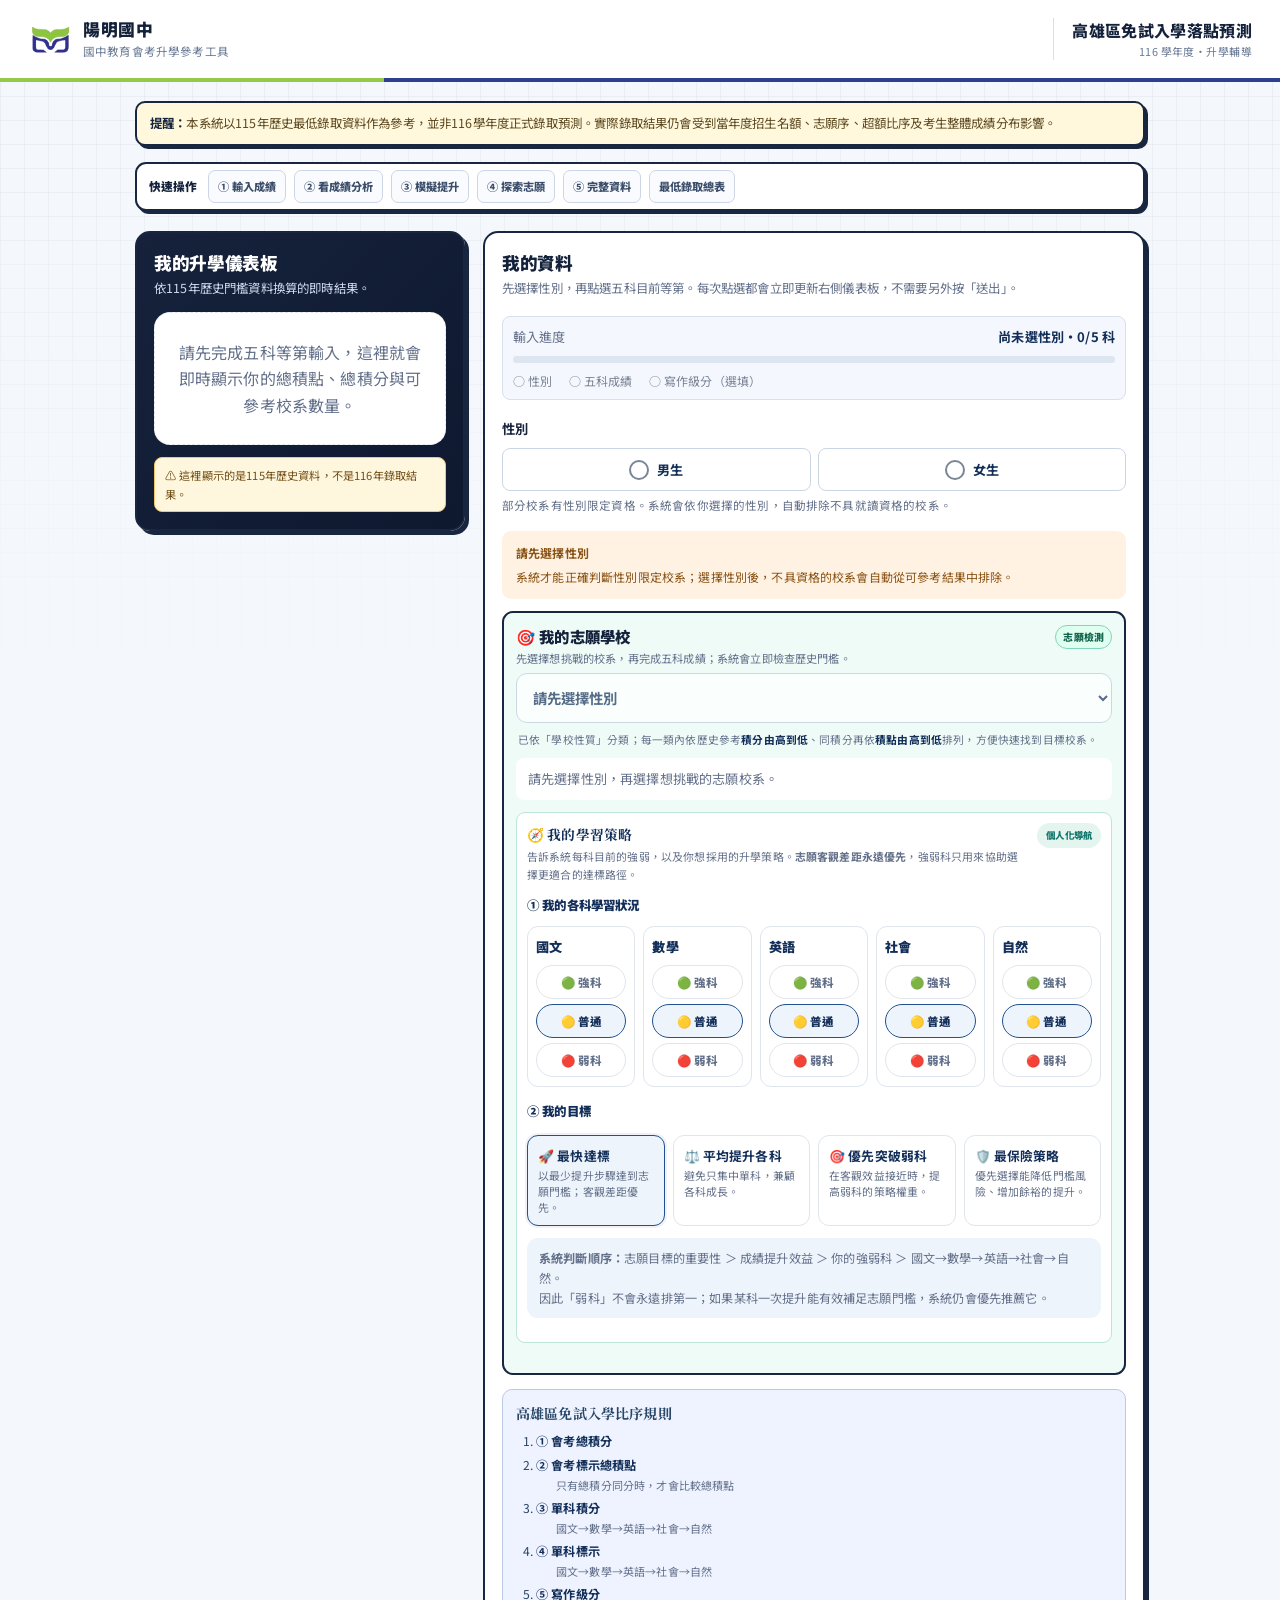
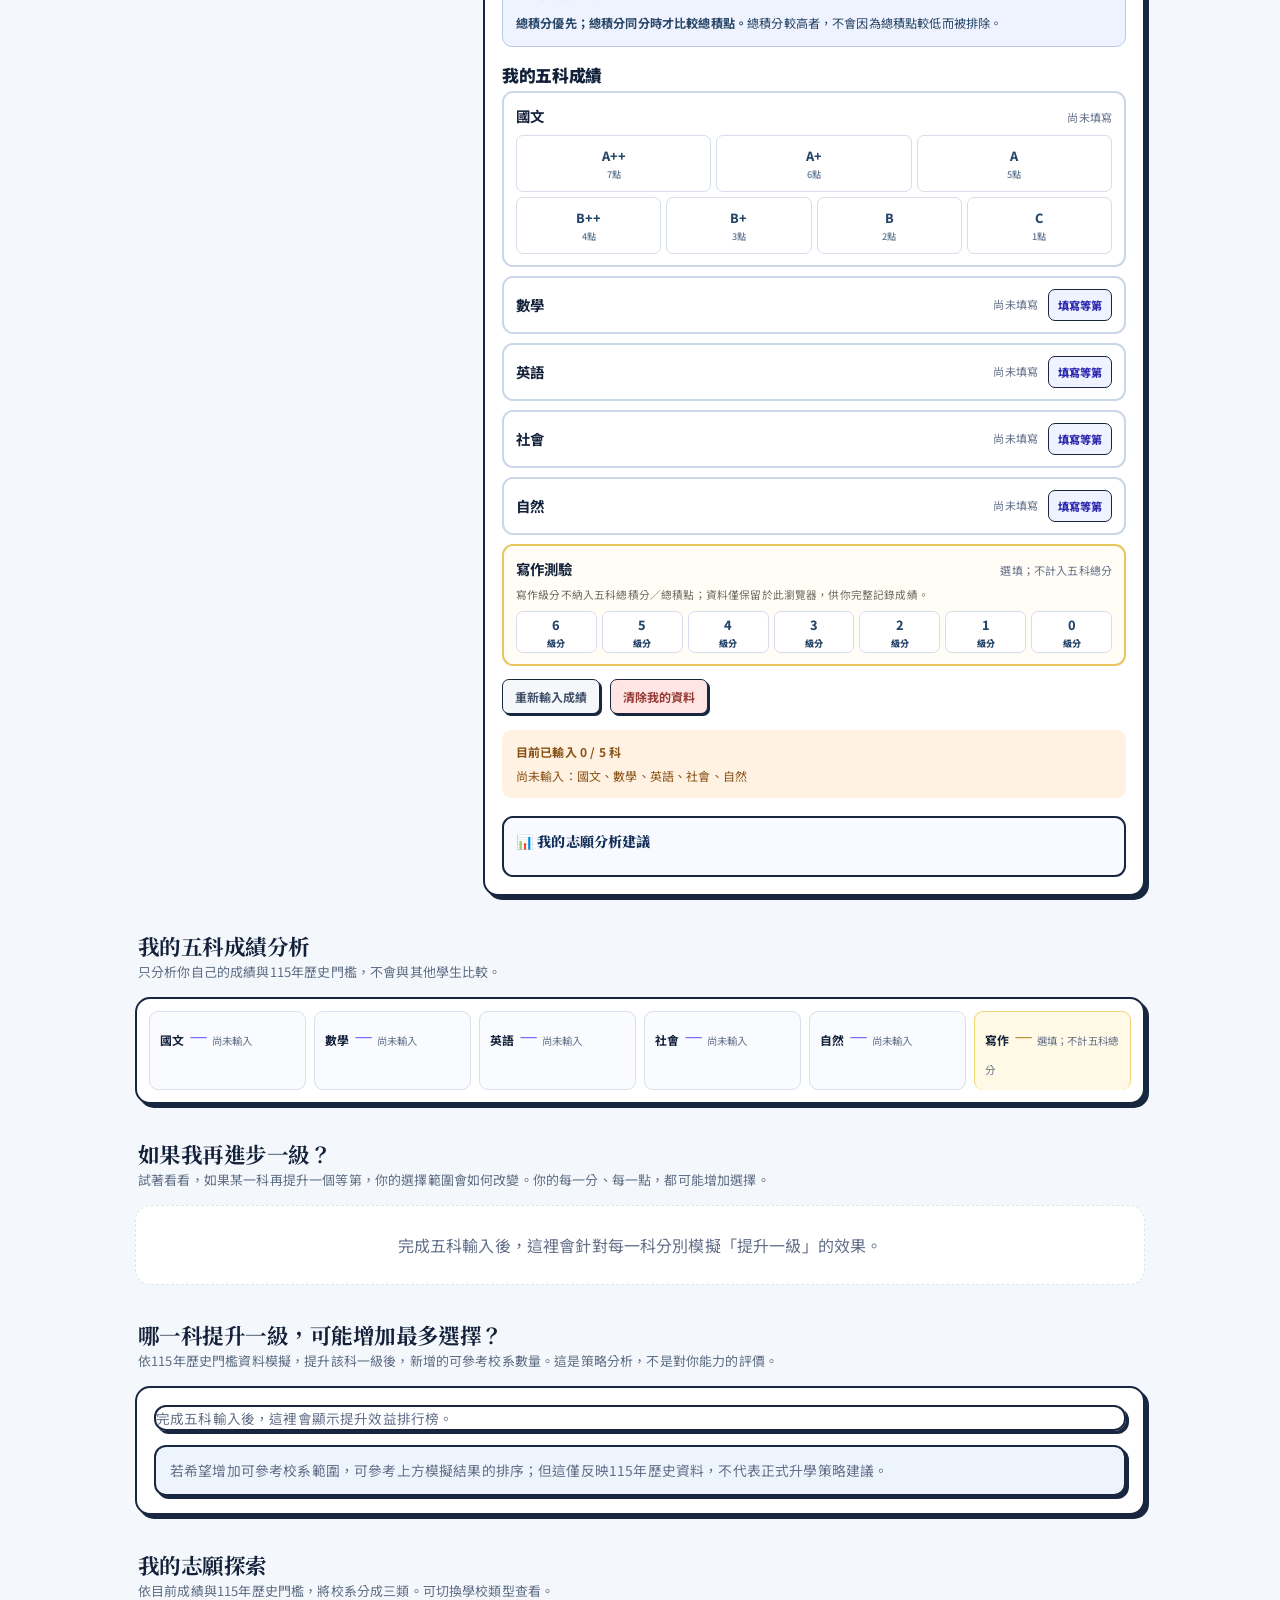
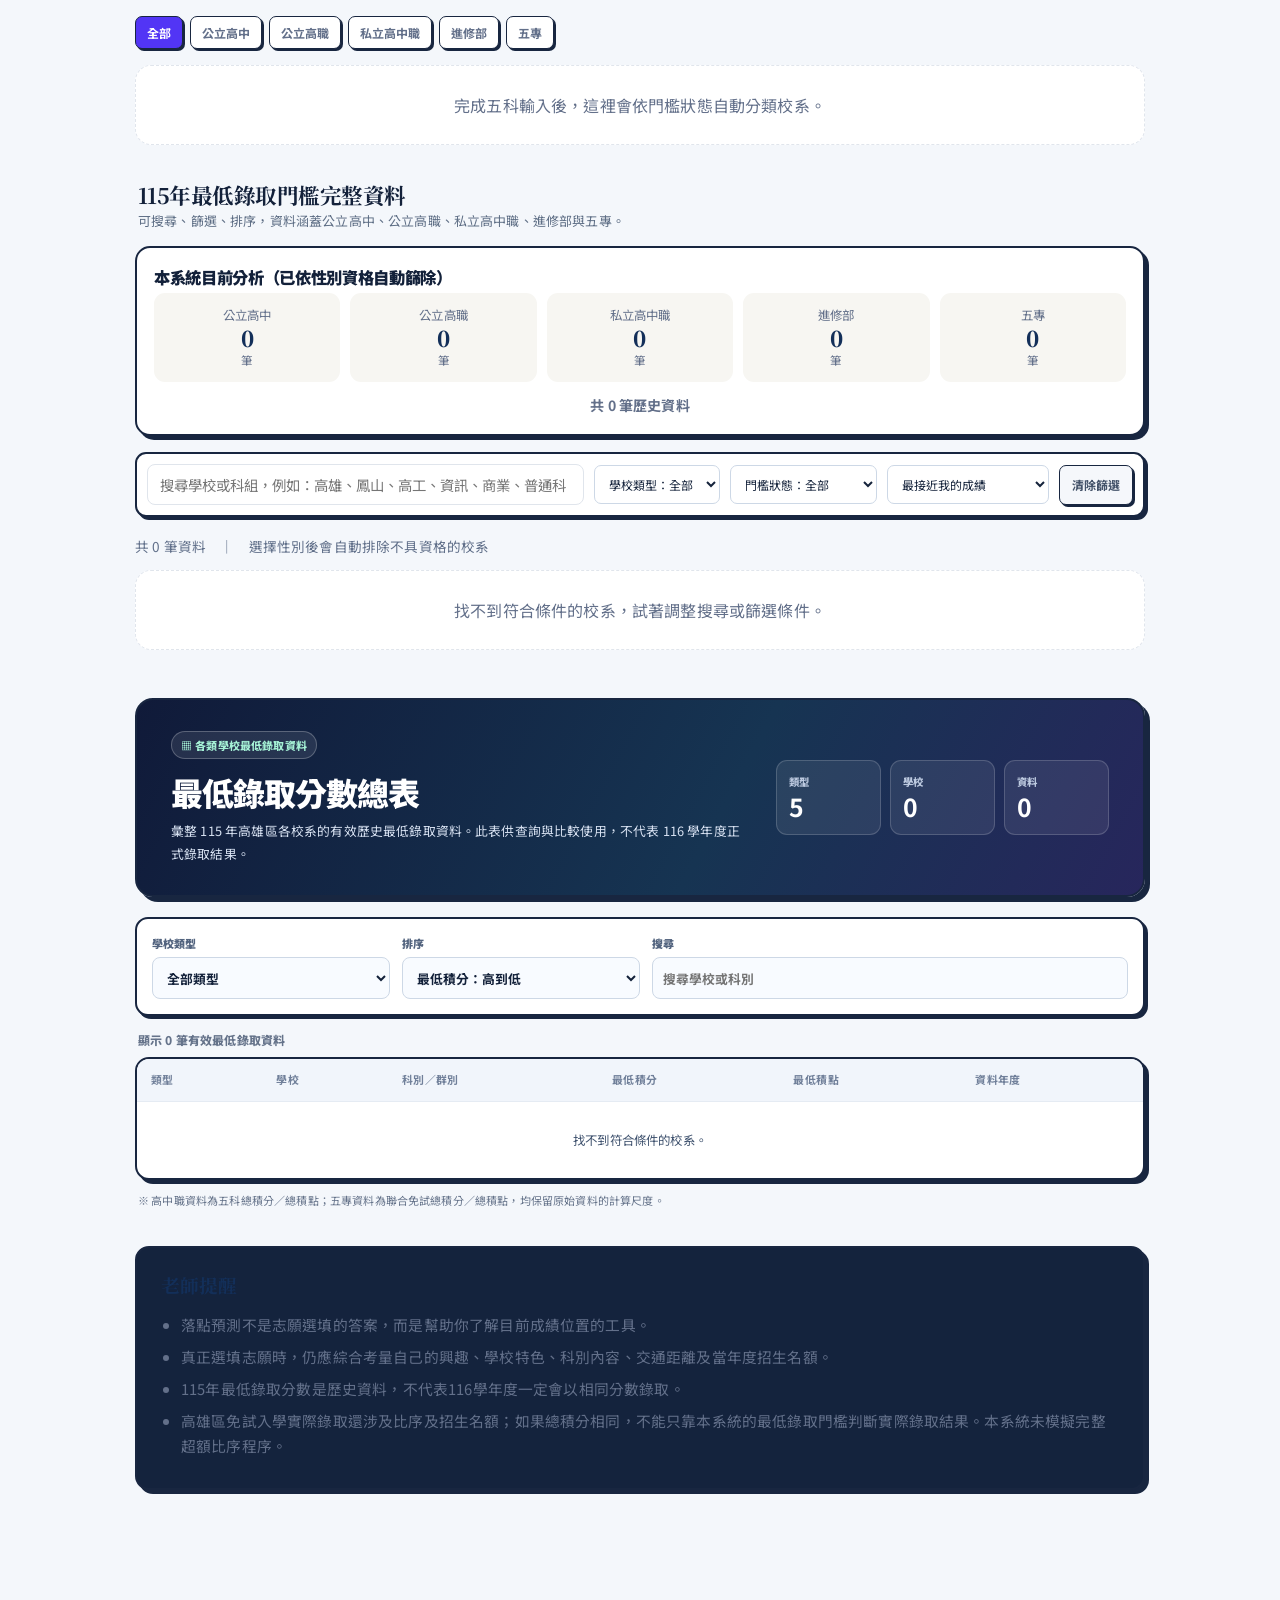
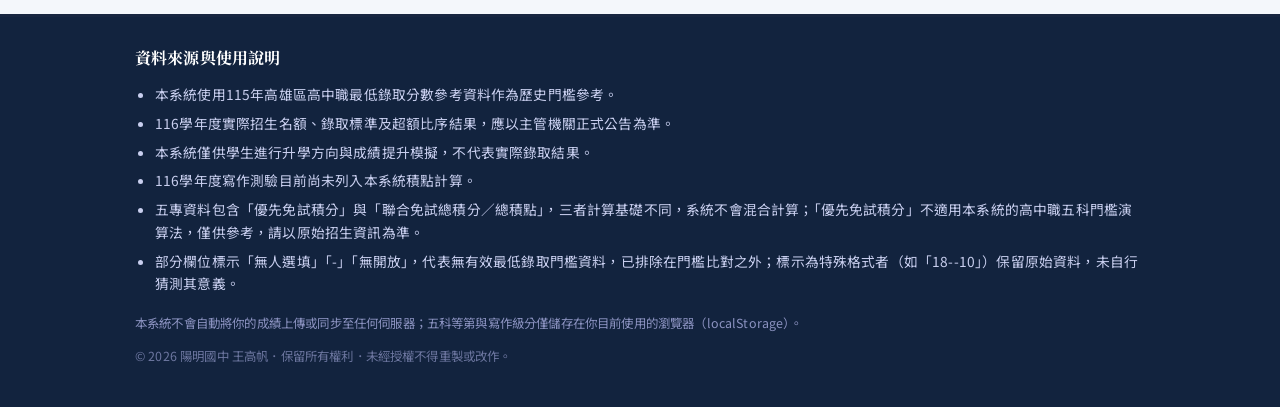
==== index.html @ 0a3e2660 "Add files via upload" ====
<!DOCTYPE html>
<html lang="zh-Hant">
<head>
<meta charset="UTF-8">
<meta name="viewport" content="width=device-width, initial-scale=1.0, maximum-scale=1">
<title>116學年度高雄區免試入學落點預測｜我的成績 → 歷史落點 → 提升一級 → 新增志願</title>
<link rel="preconnect" href="https://fonts.googleapis.com">
<link rel="preconnect" href="https://fonts.gstatic.com" crossorigin>
<link href="https://fonts.googleapis.com/css2?family=Noto+Serif+TC:wght@500;700;900&family=Noto+Sans+TC:wght@400;500;700;900&display=swap" rel="stylesheet">
<style>
/* =========================
   DESIGN TOKENS
========================= */
:root{
  --ink:#1A1E33;
  --ink-soft:#565C79;
  --hairline:#DDE0EC;
  --paper:#F3F4FA;
  --surface:#FFFFFF;
  --indigo:#1E2A6E;
  --indigo-deep:#141B4D;
  --indigo-soft:#3E4A9C;
  --indigo-tint:#EBEDF9;
  --teal:#0B8F82;
  --teal-tint:#E1F5F1;
  --orange:#D97B29;
  --orange-tint:#FBEEDE;
  --gray-gap:#8A8FA3;
  --gray-tint:#EDEEF4;
  --redsoft:#C15B4A;
  --redsoft-tint:#F8E9E6;
  --radius-l:22px;
  --radius-m:14px;
  --radius-s:9px;
  --shadow-1:0 2px 10px rgba(20,27,77,.06);
  --shadow-2:0 10px 30px rgba(20,27,77,.10);
  --serif:'Noto Serif TC', 'PingFang TC', 'Microsoft JhengHei', serif;
  --sans:'Noto Sans TC', 'PingFang TC', 'Microsoft JhengHei', sans-serif;
}
*{box-sizing:border-box;}
html{scroll-behavior:smooth;}
body{
  margin:0;
  font-family:var(--sans);
  background:var(--paper);
  color:var(--ink);
  line-height:1.65;
  -webkit-font-smoothing:antialiased;
}
img,svg{max-width:100%;}
a{color:var(--indigo-soft);}
button{font-family:inherit;}
:focus-visible{outline:3px solid var(--indigo-soft); outline-offset:2px;}
.wrap{max-width:1180px;margin:0 auto;padding:0 20px;}
@media (max-width:640px){.wrap{padding:0 14px;}}

/* Reduced motion */
@media (prefers-reduced-motion: reduce){
  *{animation-duration:.001ms !important; transition-duration:.001ms !important;}
}

/* =========================
   HERO / HEADER
========================= */
.hero{
  background:linear-gradient(155deg,var(--indigo-deep) 0%,var(--indigo) 62%,var(--indigo-soft) 100%);
  color:#F4F5FC;
  padding:44px 0 56px;
  position:relative;
  overflow:hidden;
}
.hero::after{
  content:"";
  position:absolute; right:-120px; top:-160px;
  width:420px; height:420px; border-radius:50%;
  background:radial-gradient(circle,rgba(255,255,255,.08),transparent 70%);
}
.hero-kicker{
  font-size:.92rem; color:#C9CFEF; margin:0 0 10px; font-weight:500;
}
.hero h1{
  font-family:var(--serif);
  font-weight:900;
  font-size:clamp(1.8rem,4.4vw,2.7rem);
  line-height:1.28;
  margin:0 0 14px;
  max-width:15ch;
}
.hero p.sub{
  font-size:1.02rem;
  color:#DEE1F5;
  max-width:46ch;
  margin:0 0 8px;
}
.hero p.tag{
  font-family:var(--serif);
  font-weight:700;
  font-size:1.15rem;
  color:#9FE8DC;
  margin:18px 0 0;
}
.writing-note{
  margin-top:22px;
  background:rgba(255,255,255,.08);
  border:1px solid rgba(255,255,255,.18);
  border-radius:var(--radius-m);
  padding:12px 16px;
  font-size:.88rem;
  color:#E9EBF9;
  max-width:640px;
}

/* =========================
   UX ENHANCEMENTS
========================= */
.school-brand{
  display:flex; align-items:center; gap:12px; margin-bottom:20px;
}
.school-brand img{
  width:64px; height:50px; object-fit:contain; background:rgba(255,255,255,.94);
  border-radius:10px; padding:5px 7px; box-shadow:0 4px 16px rgba(0,0,0,.12);
}
.school-brand strong{display:block; font-family:var(--serif); font-size:1.05rem; color:#fff;}
.school-brand span{display:block; font-size:.76rem; color:#C9CFEF; margin-top:1px;}

.quick-nav{
  position:sticky; top:0; z-index:20; display:flex; align-items:center; gap:8px;
  flex-wrap:wrap; margin:-4px 0 24px; padding:10px 12px;
  background:rgba(255,255,255,.94); backdrop-filter:blur(12px);
  border:1px solid var(--hairline); border-radius:var(--radius-m);
  box-shadow:0 5px 18px rgba(20,27,77,.08);
}
.quick-nav-title{font-weight:900; color:var(--indigo-deep); font-size:.82rem; margin-right:2px;}
.quick-nav button{
  border:1px solid var(--hairline); background:#fff; color:var(--indigo);
  border-radius:999px; padding:8px 12px; font-size:.8rem; font-weight:800; cursor:pointer;
  min-height:40px;
}
.quick-nav button:hover,.quick-nav button:focus-visible{background:var(--indigo-tint); border-color:var(--indigo-soft);}

.input-progress{
  margin:0 0 18px; padding:12px 14px; background:var(--paper);
  border:1px solid var(--hairline); border-radius:var(--radius-m);
}
.progress-head{display:flex; justify-content:space-between; gap:10px; font-size:.82rem; color:var(--ink-soft);}
.progress-head b{color:var(--indigo-deep);}
.progress-track{height:8px; margin:8px 0; background:var(--gray-tint); border-radius:99px; overflow:hidden;}
.progress-track span{display:block; height:100%; background:linear-gradient(90deg,var(--indigo),var(--teal)); border-radius:99px; transition:width .2s ease;}
.progress-steps{display:flex; gap:16px; font-size:.75rem; color:var(--gray-gap);}
.progress-steps .done{color:var(--teal); font-weight:800;}

.filter-clear{margin-left:auto; min-height:40px;}

.school-card{
  transition:transform .15s ease, box-shadow .15s ease, border-color .15s ease;
}
.school-card:hover{
  transform:translateY(-2px); box-shadow:var(--shadow-2); border-color:#C8CCE1;
}

@media (min-width:960px){
  .quick-nav{top:8px;}
}
@media (max-width:640px){
  .school-brand img{width:58px;height:46px;}
  .quick-nav{margin-left:-2px; margin-right:-2px;}
  .quick-nav-title{width:100%;}
  .quick-nav button{flex:1 1 calc(50% - 8px);}
  .filter-clear{margin-left:0; width:100%;}
}

/* =========================
   TARGET SCHOOL / EFFORT ADVISER
========================= */
.target-select-help{
  margin:8px 2px 0;
  color:var(--ink-soft);
  font-size:.76rem;
  line-height:1.6;
}
.target-select-help strong{color:var(--indigo-deep);}
#targetSchoolSelect{
  min-height:54px;
  font-weight:700;
}
#targetSchoolSelect optgroup{
  font-weight:900;
}
#targetSchoolSelect option{
  font-weight:600;
}
.target-school-box{
  margin:16px 0 18px; padding:16px; border:1px solid #C8D9E8;
  border-radius:var(--radius-l); background:linear-gradient(145deg,#F7FBFF,#F1F7F7);
}
.target-school-head{display:flex; align-items:flex-start; justify-content:space-between; gap:12px; margin-bottom:12px;}
.target-school-head h4{margin:0 0 3px; color:var(--indigo-deep); font-family:var(--serif); font-size:1.08rem;}
.target-school-head p{margin:0; color:var(--ink-soft); font-size:.8rem;}
.target-school-badge{white-space:nowrap; background:var(--teal-tint); color:var(--teal); border-radius:999px; padding:5px 9px; font-size:.72rem; font-weight:900;}
#targetSchoolSelect{width:100%; min-height:50px; border:1.5px solid #BFC8DC; border-radius:var(--radius-m); background:#fff; color:var(--indigo-deep); padding:10px 12px; font:700 .9rem var(--sans);}
#targetSchoolSelect:focus{border-color:var(--indigo); box-shadow:0 0 0 3px rgba(62,74,156,.12);}
.target-empty{margin-top:10px; padding:10px 12px; border-radius:var(--radius-s); background:#fff; color:var(--ink-soft); font-size:.82rem;}
.target-selected{margin-top:10px; padding:12px; background:#fff; border-radius:var(--radius-m); display:flex; flex-direction:column; gap:3px;}
.target-selected b{font-size:.75rem; color:var(--ink-soft);}
.target-selected span{font-weight:900; color:var(--indigo-deep);}
.target-selected small{color:var(--ink-soft);}
.target-success,.target-warning{margin-top:10px; border-radius:var(--radius-m); padding:14px;}
.target-success{display:flex; align-items:center; gap:12px; background:var(--teal-tint); border:1px solid #BFE7DF; color:#075E55;}
.target-icon{font-size:2rem; line-height:1;}
.target-success strong{display:block; font-family:var(--serif); font-size:1.35rem; color:#087568;}
.target-success span{display:block; font-weight:900; color:var(--indigo-deep); margin:2px 0;}
.target-success small{display:block; color:#39736C; font-size:.78rem;}
.target-warning{background:#FFF8EF; border:1px solid #F1D6B3; color:#7B511D;}
.target-warning-head{display:flex; align-items:center; justify-content:space-between; gap:10px;}
.target-warning-head strong{color:#8A5316; font-size:.92rem;}
.target-warning-head span{font-weight:900; white-space:nowrap; background:var(--orange-tint); padding:4px 8px; border-radius:999px; font-size:.76rem;}
.target-current{margin-top:8px; color:var(--ink-soft); font-size:.8rem;}
.target-warning p{font-size:.75rem; color:#8A6A42; margin:8px 0;}
.effort-list{margin:8px 0 0; padding-left:20px; display:flex; flex-direction:column; gap:7px;}
.effort-list li{background:#fff; border-radius:var(--radius-s); padding:8px 10px; display:grid; grid-template-columns:1fr auto; gap:2px 8px; color:var(--ink);}
.effort-list li b{color:var(--indigo-deep);}
.effort-list li span{font-weight:900; color:var(--orange);}
.effort-list li small{grid-column:1/-1; color:var(--ink-soft); font-size:.74rem;}
@media (max-width:640px){
  .target-school-head{flex-direction:column;}
  .target-warning-head{align-items:flex-start; flex-direction:column;}
  .effort-list li{grid-template-columns:1fr;}
  .effort-list li span{grid-column:1;}
}

.target-analysis-box{margin-top:18px;padding:16px;border:2px solid #D9DFEE;border-radius:var(--radius-l);background:linear-gradient(145deg,#FBFCFF,#F7FAFC);scroll-margin-top:80px;}
.target-analysis-title{font-family:var(--serif);font-size:1.08rem;font-weight:900;color:var(--indigo-deep);margin-bottom:10px;}
.target-principle-note{margin-top:8px;padding:8px 10px;background:var(--indigo-tint,#EEF1FF);border-radius:var(--radius-s);font-size:.72rem;line-height:1.6;color:var(--indigo-deep);}
.target-gap-grid{display:grid;grid-template-columns:1fr 1fr;gap:8px;margin:10px 0;}
.target-gap-card{background:#fff;border-radius:var(--radius-s);padding:10px;border:1px solid var(--hairline);}
.target-gap-card strong{display:block;font-size:.8rem}.target-gap-card small{display:block;margin-top:3px;color:var(--ink-soft);line-height:1.5;}
.target-plan-note{margin:10px 0;padding:10px 12px;border-radius:var(--radius-s);background:var(--indigo-tint);color:var(--ink-soft);font-size:.78rem;line-height:1.65;}
.target-plan-step{display:grid;grid-template-columns:34px 1fr auto;gap:8px;align-items:center;background:#fff;border-radius:var(--radius-s);padding:9px 10px;margin-top:7px;border:1px solid var(--hairline);}
.target-plan-step .num{width:26px;height:26px;border-radius:50%;display:grid;place-items:center;background:var(--indigo-tint);color:var(--indigo-deep);font-weight:900;}
.target-plan-step .subject{font-weight:900;color:var(--indigo-deep)}.target-plan-step .grade{font-weight:900;color:var(--orange)}.target-plan-step small{display:block;grid-column:2/-1;color:var(--ink-soft);line-height:1.5;}
@media(max-width:640px){.target-gap-grid{grid-template-columns:1fr}.target-plan-step{grid-template-columns:30px 1fr}.target-plan-step b{grid-column:2}.target-plan-step small{grid-column:2}}
/* =========================
   LAYOUT: MAIN GRID
========================= */
main{padding:34px 0 60px;}
.section{margin-bottom:46px;}
.section-head{margin-bottom:18px;}
.section-head h2{
  font-family:var(--serif);
  font-size:clamp(1.25rem,2.6vw,1.6rem);
  margin:0 0 6px;
  color:var(--indigo-deep);
}
.section-head p{margin:0; color:var(--ink-soft); font-size:.94rem;}

.top-grid{
  display:grid;
  grid-template-columns:1fr;
  gap:22px;
}
@media (min-width:960px){
  .top-grid{grid-template-columns:1.15fr .85fr; align-items:start;}
}

/* =========================
   SUBJECT INPUT
========================= */
.panel{
  background:var(--surface);
  border-radius:var(--radius-l);
  padding:22px;
  box-shadow:var(--shadow-1);
  border:1px solid var(--hairline);
}
.panel h3{
  font-family:var(--serif);
  margin:0 0 4px;
  font-size:1.2rem;
  color:var(--indigo-deep);
}
.panel .hint{color:var(--ink-soft); font-size:.88rem; margin:0 0 18px;}

.subject-card{
  border:1px solid var(--hairline);
  border-radius:var(--radius-m);
  padding:14px 16px 16px;
  margin-bottom:14px;
  background:#FCFCFE;
}
.subject-card:last-child{margin-bottom:0;}
.subject-card-head{
  display:flex; align-items:baseline; justify-content:space-between; gap:8px;
  margin-bottom:10px;
}
.subject-card-head .name{font-weight:700; font-size:1.05rem;}
.subject-card-head .status{
  font-size:.82rem; color:var(--ink-soft);
}
.subject-card-head .status.picked{color:var(--teal); font-weight:700;}
.grade-grid{display:flex; flex-direction:column; gap:8px;}
.grade-row{display:grid; gap:8px;}
.grade-row.row1{grid-template-columns:repeat(3,1fr);}
.grade-row.row2{grid-template-columns:repeat(4,1fr);}
.grade-btn{
  min-height:52px;
  border:1.5px solid var(--hairline);
  background:#fff;
  border-radius:var(--radius-s);
  padding:10px 4px;
  font-size:.98rem;
  font-weight:700;
  color:var(--indigo-deep);
  cursor:pointer;
  transition:border-color .15s, background .15s, color .15s, transform .1s;
  text-align:center;
}
.grade-btn:hover{border-color:var(--indigo-soft);}
.grade-btn:active{transform:scale(.97);}
.grade-btn.active{
  background:var(--indigo);
  border-color:var(--indigo);
  color:#fff;
}
.grade-btn .pt{
  display:block; font-size:.68rem; font-weight:500; margin-top:2px; opacity:.75;
}

/* =========================
   GENDER SELECTOR
========================= */
.gender-selector{
  border:none; padding:0; margin:0 0 6px; display:flex; gap:10px; flex-wrap:wrap;
}
.gender-selector legend{
  font-weight:700; font-size:.95rem; margin:0 0 8px; padding:0; width:100%; color:var(--ink);
}
.gender-option{
  flex:1 1 120px; min-height:58px; display:flex; align-items:center; justify-content:center; gap:8px;
  border:1.5px solid var(--hairline); border-radius:var(--radius-m); background:#fff;
  cursor:pointer; font-weight:700; font-size:.98rem; color:var(--indigo-deep);
  transition:border-color .15s, background .15s, color .15s; position:relative; padding:0 10px;
}
.gender-option:hover{border-color:var(--indigo-soft);}
.gender-option input{
  position:absolute; width:1px; height:1px; opacity:0; margin:0; padding:0;
}
.gender-dot{
  width:20px; height:20px; border-radius:50%; border:2px solid var(--gray-gap);
  display:inline-flex; align-items:center; justify-content:center; flex-shrink:0; background:#fff;
  transition:border-color .15s;
}
.gender-dot::after{
  content:""; width:10px; height:10px; border-radius:50%; background:var(--indigo);
  opacity:0; transform:scale(.4); transition:opacity .15s, transform .15s;
}
.gender-option.is-selected{background:var(--indigo-tint); border-color:var(--indigo);}
.gender-option.is-selected .gender-dot{border-color:var(--indigo);}
.gender-option.is-selected .gender-dot::after{opacity:1; transform:scale(1);}
.gender-option input:focus-visible + .gender-dot{
  outline:3px solid var(--indigo-soft); outline-offset:2px;
}
.gender-help{color:var(--ink-soft); font-size:.85rem; margin:0 0 16px;}

.tier-note{font-size:.8rem; color:var(--ink-soft); border-top:1px dashed var(--hairline); padding-top:8px; margin-top:2px;}
.tier-note.tier-win{color:var(--teal);}

.rule-card{
  background:var(--indigo-tint); border:1px solid #D6DAF3; border-radius:var(--radius-m);
  padding:16px 18px; margin-bottom:16px; font-size:.9rem; color:var(--indigo-deep);
}
.rule-card h4{margin:0 0 8px; font-family:var(--serif); font-size:1rem;}
.rule-card ol{margin:0 0 10px; padding-left:20px;}
.rule-card ol li{margin-bottom:4px;}
.rule-card .rule-key{font-weight:700; color:var(--indigo-deep);}
.rule-card .rule-sub{color:var(--ink-soft); font-size:.82rem; margin:2px 0 0 20px;}

.fivea-note{
  margin-top:14px; padding:12px 14px; border-radius:var(--radius-m);
  background:var(--teal-tint); color:#0A6B60; font-size:.87rem;
}
.fivea-note b{display:block; margin-bottom:4px;}

.panel-actions{
  display:flex; gap:10px; flex-wrap:wrap; margin-top:18px;
}
.btn{
  border:none; border-radius:999px; padding:10px 18px; font-weight:700;
  font-size:.88rem; cursor:pointer; transition:opacity .15s, transform .1s;
}
.btn:active{transform:scale(.97);}
.btn-ghost{background:var(--gray-tint); color:var(--ink-soft);}
.btn-ghost:hover{opacity:.8;}
.btn-danger{background:var(--redsoft-tint); color:var(--redsoft);}
.btn-danger:hover{opacity:.8;}
.btn-primary{background:var(--indigo); color:#fff;}
.btn-teal{background:var(--teal); color:#fff;}

.incomplete-box{
  margin-top:16px; padding:12px 14px; border-radius:var(--radius-m);
  background:var(--orange-tint); color:#8A5316; font-size:.88rem;
}
.incomplete-box b{display:block; margin-bottom:4px;}
.complete-box{
  margin-top:16px; padding:12px 14px; border-radius:var(--radius-m);
  background:var(--teal-tint); color:#0A6B60; font-size:.88rem;
}
.complete-box div{margin:2px 0;}

/* =========================
   DASHBOARD
========================= */
.dash-grid{
  display:grid; grid-template-columns:repeat(2,1fr); gap:14px;
}
@media (min-width:500px) and (max-width:959px){
  .dash-grid{grid-template-columns:repeat(4,1fr);}
}
.dash-card{
  background:var(--surface);
  border-radius:var(--radius-l);
  padding:18px 16px;
  box-shadow:var(--shadow-1);
  border:1px solid var(--hairline);
  border-top:4px solid var(--indigo);
}
.dash-card.teal{border-top-color:var(--teal);}
.dash-card.orange{border-top-color:var(--orange);}
.dash-card .label{font-size:.82rem; color:var(--ink-soft); margin-bottom:6px;}
.dash-card .num{
  font-family:var(--serif); font-weight:900;
  font-size:clamp(1.8rem,4vw,2.4rem);
  color:var(--indigo-deep); line-height:1;
}
.dash-card .num small{font-size:1rem; font-weight:700; margin-left:2px; color:var(--ink-soft);}
.dash-card.teal .num{color:var(--teal);}
.dash-card.orange .num{color:var(--orange);}
.dash-empty{
  background:var(--surface); border:1px dashed var(--hairline);
  border-radius:var(--radius-l); padding:26px 20px; text-align:center; color:var(--ink-soft);
}

/* =========================
   MY SCORES
========================= */
.score-row{
  display:flex; align-items:center; gap:14px; padding:10px 0;
  border-bottom:1px solid var(--hairline);
}
.score-row:last-child{border-bottom:none;}
.score-row .sname{width:56px; font-weight:700; flex-shrink:0;}
.score-row .sgrade{width:52px; flex-shrink:0; font-weight:700; color:var(--indigo);}
.score-bar-track{
  flex:1; height:10px; background:var(--gray-tint); border-radius:99px; overflow:hidden;
}
.score-bar-fill{height:100%; background:linear-gradient(90deg,var(--indigo-soft),var(--teal)); border-radius:99px;}
.score-row .spt{width:78px; text-align:right; color:var(--ink-soft); font-size:.86rem; flex-shrink:0;}

/* =========================
   SIMULATION CARDS
========================= */
.sim-grid{
  display:grid; grid-template-columns:1fr; gap:16px;
}
@media (min-width:720px){
  .sim-grid{grid-template-columns:repeat(2,1fr);}
}
@media (min-width:1100px){
  .sim-grid{grid-template-columns:repeat(3,1fr);}
}
.sim-card{
  background:var(--surface); border-radius:var(--radius-l); border:1px solid var(--hairline);
  box-shadow:var(--shadow-1); padding:18px; display:flex; flex-direction:column; gap:12px;
}
.sim-card .sim-head{display:flex; justify-content:space-between; align-items:baseline;}
.sim-card .sim-head h4{margin:0; font-family:var(--serif); font-size:1.08rem; color:var(--indigo-deep);}
.sim-arrow{
  display:flex; align-items:center; gap:8px; font-weight:700; font-size:1.05rem;
}
.grade-pill{
  display:inline-block; padding:3px 10px; border-radius:999px; background:var(--indigo-tint); color:var(--indigo);
  font-size:.92rem;
}
.grade-pill.up{background:var(--teal-tint); color:var(--teal);}
.sim-metric-table{width:100%; border-collapse:collapse; font-size:.9rem;}
.sim-metric-table td{padding:5px 4px; border-bottom:1px solid var(--hairline);}
.sim-metric-table tr:last-child td{border-bottom:none;}
.sim-metric-table td.mlabel{color:var(--ink-soft); width:34%;}
.sim-metric-table td.mval{text-align:center; font-weight:700;}
.sim-metric-table td.mnew{text-align:right; font-weight:900; color:var(--teal);}
.big-plus{
  font-family:var(--serif); font-weight:900; font-size:1.6rem; color:var(--teal);
}
.sim-maxed{
  color:var(--ink-soft); font-size:.9rem; background:var(--gray-tint); border-radius:var(--radius-m); padding:14px; text-align:center;
}
.sim-newlist{
  border-top:1px dashed var(--hairline); padding-top:10px; margin-top:2px;
}
.sim-newlist summary{cursor:pointer; font-weight:700; color:var(--indigo); font-size:.9rem;}
.sim-newlist ul{list-style:none; margin:10px 0 0; padding:0; display:flex; flex-direction:column; gap:6px;}
.sim-newlist li{
  font-size:.86rem; background:var(--teal-tint); border-radius:var(--radius-s); padding:8px 10px; color:#0A6B60;
}
.sim-newlist li b{color:var(--indigo-deep);}
.simulate-btn{
  align-self:flex-start; background:var(--indigo-tint); color:var(--indigo);
  border:none; border-radius:999px; padding:8px 16px; font-weight:700; font-size:.85rem; cursor:pointer;
}
.simulate-btn:hover{background:var(--indigo); color:#fff;}

/* ranking */
.rank-list{list-style:none; margin:0; padding:0; display:flex; flex-direction:column; gap:10px;}
.rank-item{
  display:flex; align-items:center; gap:14px; background:var(--surface); border:1px solid var(--hairline);
  border-radius:var(--radius-m); padding:12px 16px;
}
.rank-num{
  font-family:var(--serif); font-weight:900; font-size:1.2rem; color:var(--indigo-soft); width:26px; flex-shrink:0;
}
.rank-name{font-weight:700; flex:1;}
.rank-count{font-weight:900; color:var(--teal); font-family:var(--serif); font-size:1.05rem;}
.rank-maxed{color:var(--ink-soft); font-size:.84rem;}
.rank-note{
  margin-top:14px; font-size:.86rem; color:var(--ink-soft); background:var(--indigo-tint);
  border-radius:var(--radius-m); padding:12px 14px;
}

/* =========================
   EXPLORE (voyage)
========================= */
.tabs{display:flex; gap:8px; flex-wrap:wrap; margin-bottom:16px;}
.tab-btn{
  border:1px solid var(--hairline); background:#fff; border-radius:999px; padding:8px 16px;
  font-size:.86rem; font-weight:700; color:var(--ink-soft); cursor:pointer;
}
.tab-btn.active{background:var(--indigo); border-color:var(--indigo); color:#fff;}

.status-columns{display:grid; grid-template-columns:1fr; gap:18px;}
@media (min-width:860px){.status-columns{grid-template-columns:repeat(3,1fr);}}
.status-col{background:var(--surface); border-radius:var(--radius-l); border:1px solid var(--hairline); padding:16px; box-shadow:var(--shadow-1);}
.status-col h4{
  margin:0 0 10px; font-family:var(--serif); font-size:1rem; display:flex; align-items:center; gap:8px;
}
.status-dot{width:10px; height:10px; border-radius:50%; display:inline-block;}
.status-col.reached h4 .status-dot{background:var(--teal);}
.status-col.near h4 .status-dot{background:var(--orange);}
.status-col.gap h4 .status-dot{background:var(--gray-gap);}
.status-col .count{font-weight:900; color:var(--ink-soft); font-size:.86rem; margin-left:auto;}
.mini-list{list-style:none; margin:0; padding:0; max-height:340px; overflow-y:auto; display:flex; flex-direction:column; gap:8px;}
.mini-list li{
  border:1px solid var(--hairline); border-radius:var(--radius-s); padding:8px 10px; font-size:.85rem;
}
.mini-list li .mn{font-weight:700; display:block;}
.mini-list li .md{color:var(--ink-soft);}
.empty-note{color:var(--ink-soft); font-size:.85rem;}

/* =========================
   SCHOOL LIST / FILTER
========================= */
.filter-bar{
  display:flex; gap:10px; flex-wrap:wrap; align-items:center; margin-bottom:18px;
  background:var(--surface); border:1px solid var(--hairline); border-radius:var(--radius-m); padding:14px;
}
.filter-bar input[type=text]{
  flex:1; min-width:180px; border:1px solid var(--hairline); border-radius:var(--radius-s);
  padding:9px 12px; font-size:.9rem; font-family:inherit;
}
.filter-bar select{
  border:1px solid var(--hairline); border-radius:var(--radius-s); padding:9px 10px; font-size:.86rem;
  background:#fff; font-family:inherit; color:var(--ink);
}
.result-count{font-size:.85rem; color:var(--ink-soft); margin-bottom:12px;}

.school-grid{display:grid; grid-template-columns:1fr; gap:14px;}
@media (min-width:720px){.school-grid{grid-template-columns:repeat(2,1fr);}}
@media (min-width:1100px){.school-grid{grid-template-columns:repeat(3,1fr);}}

.school-card{
  background:var(--surface); border:1px solid var(--hairline); border-radius:var(--radius-l);
  padding:16px; box-shadow:var(--shadow-1); display:flex; flex-direction:column; gap:10px;
}
.school-card .cat-tag{
  align-self:flex-start; font-size:.72rem; font-weight:700; color:var(--indigo-soft);
  background:var(--indigo-tint); padding:3px 9px; border-radius:999px;
}
.school-card h5{margin:0; font-family:var(--serif); font-size:1.05rem; color:var(--indigo-deep);}
.school-card .dept{color:var(--ink-soft); font-size:.9rem; margin-top:-6px;}
.badge{
  align-self:flex-start; font-size:.8rem; font-weight:700; padding:4px 11px; border-radius:999px;
}
.badge.reached{background:var(--teal-tint); color:var(--teal);}
.badge.near{background:var(--orange-tint); color:var(--orange);}
.badge.partial{background:var(--orange-tint); color:#96540E;}
.badge.gap{background:var(--gray-tint); color:var(--gray-gap);}
.badge.nodata{background:var(--gray-tint); color:var(--ink-soft);}
.badge.special{background:var(--redsoft-tint); color:var(--redsoft);}
.badge.genderBlocked{background:var(--redsoft-tint); color:var(--redsoft);}

.metric-line{display:flex; justify-content:space-between; font-size:.87rem; padding:3px 0;}
.metric-line .mname{color:var(--ink-soft);}
.metric-line .mstat{font-weight:700;}
.metric-line .mstat.ok{color:var(--teal);}
.metric-line .mstat.gapv{color:var(--redsoft);}

.gapbar{height:8px; background:var(--gray-tint); border-radius:99px; position:relative; overflow:hidden; margin:2px 0 6px;}
.gapbar-fill{height:100%; border-radius:99px; background:var(--indigo-soft);}
.gapbar-fill.ok{background:var(--teal);}

.nodata-text{font-size:.85rem; color:var(--ink-soft); background:var(--gray-tint); border-radius:var(--radius-s); padding:8px 10px;}
.special-text{font-size:.85rem; color:var(--redsoft); background:var(--redsoft-tint); border-radius:var(--radius-s); padding:8px 10px;}
.na-text{font-size:.8rem; color:var(--ink-soft); font-style:normal; border-top:1px dashed var(--hairline); padding-top:8px;}

/* =========================
   TEACHER NOTE / FOOTER
========================= */
.note-card{
  background:var(--indigo-tint); border-radius:var(--radius-l); padding:22px 24px; border:1px solid #D6DAF3;
}
.note-card h3{margin:0 0 12px; font-family:var(--serif); color:var(--indigo-deep);}
.note-card ul{margin:0; padding-left:20px; color:var(--ink-soft); font-size:.92rem;}
.note-card ul li{margin-bottom:8px;}

footer{
  background:var(--indigo-deep); color:#C9CFEF; padding:34px 0 44px; margin-top:20px;
}
footer h3{color:#fff; font-family:var(--serif); font-size:1.1rem; margin:0 0 12px;}
footer ul{margin:0 0 18px; padding-left:20px; font-size:.86rem;}
footer ul li{margin-bottom:6px;}
footer .fine{font-size:.78rem; color:#8B92C0;}

.disclaimer-box{
  background:#fff; border-left:4px solid var(--orange); border-radius:var(--radius-m);
  padding:14px 16px; font-size:.87rem; color:var(--ink-soft); margin-bottom:20px;
}
.disclaimer-box b{color:var(--ink);}

.mini-warning{
  margin-top:12px; font-size:.8rem; color:#8A5316; background:var(--orange-tint);
  border-radius:var(--radius-s); padding:8px 10px;
}
.mini-warning:empty{display:none; padding:0; margin:0;}

/* grade ladder (visualizes which grade-family a subject is currently at; not a ranking) */
.grade-ladder{
  display:flex; flex-wrap:wrap; align-items:center; gap:1px 3px;
  font-size:.66rem; color:var(--ink-soft); margin-bottom:10px;
}
.ladder-step{padding:2px 5px; border-radius:5px;}
.ladder-step.current{background:var(--indigo); color:#fff; font-weight:700;}
.ladder-arrow{opacity:.4; font-size:.6rem;}

/* stats panel */
.stats-grid{display:grid; grid-template-columns:repeat(2,1fr); gap:10px;}
@media (min-width:640px){.stats-grid{grid-template-columns:repeat(5,1fr);}}
.stats-item{
  display:flex; flex-direction:column; align-items:center; gap:2px;
  background:var(--paper); border-radius:var(--radius-m); padding:12px 8px;
}
.stats-label{font-size:.78rem; color:var(--ink-soft);}
.stats-num{font-family:var(--serif); font-weight:900; font-size:1.35rem; color:var(--indigo-deep); line-height:1;}
.stats-unit{font-size:.72rem; color:var(--ink-soft);}
.stats-total{margin-top:12px; text-align:center; color:var(--ink-soft); font-size:.88rem; font-weight:700;}

/* simulation category breakdown */
.sim-breakdown{
  border-top:1px dashed var(--hairline); padding-top:10px; margin-top:2px;
  display:flex; flex-direction:column; gap:4px;
}
.sim-breakdown-row{display:flex; justify-content:space-between; font-size:.83rem; color:var(--ink-soft);}
.sim-breakdown-row b{color:var(--indigo-deep); font-weight:700;}

/* ranking detail card */
.rank-item-detail{flex-direction:column; align-items:stretch; gap:8px;}
.rank-top{display:flex; align-items:center; gap:10px;}
.rank-top .rank-name{flex:1;}
.rank-mid{display:flex; flex-wrap:wrap; gap:10px 16px; font-size:.86rem; color:var(--ink-soft);}
.rank-mid .rank-count{font-weight:900; color:var(--teal); font-family:var(--serif); font-size:1rem;}
.rank-breakdown{font-size:.8rem; color:var(--ink-soft); background:var(--gray-tint); border-radius:var(--radius-s); padding:6px 10px;}

/* highlight card */
.highlight-card{
  background:linear-gradient(155deg,var(--indigo-deep),var(--indigo-soft));
  color:#fff; border-radius:var(--radius-l); padding:20px 22px; margin-bottom:16px;
  box-shadow:var(--shadow-2);
}
.highlight-card.highlight-empty{background:var(--gray-tint); color:var(--ink-soft); text-align:center; padding:22px;}
.highlight-kicker{font-size:.82rem; color:#C9CFEF; margin-bottom:8px; font-weight:700;}
.highlight-main{display:flex; align-items:center; gap:10px; flex-wrap:wrap; font-family:var(--serif); font-size:1.15rem; font-weight:900; margin-bottom:10px;}
.highlight-label{font-size:.78rem; font-weight:500; color:#C9CFEF; font-family:var(--sans);}
.highlight-main .grade-pill{background:rgba(255,255,255,.16); color:#fff;}
.highlight-main .grade-pill.up{background:#9FE8DC; color:#0A4A44;}
.highlight-metrics{display:flex; flex-wrap:wrap; gap:14px; font-size:.92rem; font-weight:700; margin-bottom:10px;}
.highlight-note{font-size:.8rem; color:#D6DAF3;}


/* =========================
   PERSONALIZED STRATEGY
========================= */
.strategy-box{margin:16px 0 18px;padding:16px;border:2px solid #D8E7E4;border-radius:var(--radius-l);background:linear-gradient(145deg,#F8FFFD,#F5FAFF);}
.strategy-head{display:flex;align-items:flex-start;justify-content:space-between;gap:12px;margin-bottom:12px;}
.strategy-head h4{margin:0 0 3px;color:var(--indigo-deep);font-family:var(--serif);font-size:1.08rem;}
.strategy-head p{margin:0;color:var(--ink-soft);font-size:.78rem;line-height:1.6;}
.strategy-badge{white-space:nowrap;background:var(--teal-tint);color:var(--teal);border-radius:999px;padding:5px 9px;font-size:.72rem;font-weight:900;}
.preference-grid{display:grid;grid-template-columns:repeat(5,1fr);gap:8px;margin-top:10px;}
.preference-card{background:#fff;border:1px solid var(--hairline);border-radius:var(--radius-m);padding:9px 8px;}
.preference-card .pref-name{display:block;font-weight:900;color:var(--indigo-deep);font-size:.82rem;margin-bottom:7px;}
.preference-options{display:grid;grid-template-columns:1fr;gap:5px;}
.pref-btn{min-height:34px;border:1px solid var(--hairline);background:#fff;border-radius:999px;color:var(--ink-soft);font-size:.72rem;font-weight:800;cursor:pointer;padding:5px 4px;}
.pref-btn:hover{border-color:var(--indigo-soft);}
.pref-btn.active{background:var(--indigo-tint);border-color:var(--indigo);color:var(--indigo-deep);}
.pref-btn.strong.active{background:var(--teal-tint);border-color:var(--teal);color:#075E55;}
.pref-btn.weak.active{background:var(--redsoft-tint);border-color:var(--redsoft);color:#8D3E32;}
.strategy-goals{display:grid;grid-template-columns:repeat(4,1fr);gap:8px;margin-top:14px;}
.goal-option{position:relative;}
.goal-option input{position:absolute;opacity:0;pointer-events:none;}
.goal-label{display:block;height:100%;background:#fff;border:1.5px solid var(--hairline);border-radius:var(--radius-m);padding:9px 10px;cursor:pointer;}
.goal-label b{display:block;color:var(--indigo-deep);font-size:.8rem;margin-bottom:2px;}
.goal-label small{display:block;color:var(--ink-soft);font-size:.68rem;line-height:1.45;}
.goal-option input:checked + .goal-label{background:var(--indigo-tint);border-color:var(--indigo);box-shadow:0 0 0 2px rgba(62,74,156,.08);}
.strategy-priority{margin-top:12px;padding:10px 12px;border-radius:var(--radius-m);background:var(--indigo-tint);color:var(--ink-soft);font-size:.76rem;line-height:1.65;}
.strategy-result{margin-top:14px;}
.strategy-summary{padding:12px 14px;border-radius:var(--radius-m);background:#fff;border:1px solid var(--hairline);}
.strategy-summary strong{color:var(--indigo-deep);}
.strategy-rank-list{margin:9px 0 0;padding:0;list-style:none;display:flex;flex-direction:column;gap:7px;}
.strategy-rank-item{display:grid;grid-template-columns:28px 1fr auto;gap:8px;align-items:center;background:#fff;border:1px solid var(--hairline);border-radius:var(--radius-s);padding:9px 10px;}
.strategy-rank-item .rank-index{width:24px;height:24px;border-radius:50%;display:grid;place-items:center;background:var(--indigo-tint);color:var(--indigo-deep);font-weight:900;font-size:.78rem;}
.strategy-rank-item .rank-subject{font-weight:900;color:var(--indigo-deep);}
.strategy-rank-item .rank-reason{display:block;color:var(--ink-soft);font-size:.7rem;line-height:1.45;margin-top:2px;}
.strategy-rank-item .rank-effect{text-align:right;font-weight:900;color:var(--teal);font-size:.78rem;white-space:nowrap;}
.strategy-step-tag{display:inline-block;margin-left:5px;padding:2px 6px;border-radius:999px;background:var(--orange-tint);color:#8A5316;font-size:.64rem;font-weight:900;}
.tag-feasibility{display:inline-block;padding:2px 6px;border-radius:999px;font-size:.64rem;font-weight:900;}
.tag-recommend{background:var(--teal-tint);color:#075E55;}
.tag-challenge{background:var(--orange-tint);color:#8A5316;}
.strategy-comparison{display:grid;grid-template-columns:1fr 1fr;gap:8px;margin-top:8px;}
.strategy-comparison .compare-cell{background:var(--paper);border-radius:var(--radius-s);padding:8px 10px;}
.strategy-comparison b{display:block;color:var(--indigo-deep);font-size:.75rem;}.strategy-comparison span{font-size:.8rem;font-weight:900;}
@media(max-width:800px){.preference-grid{grid-template-columns:repeat(3,1fr)}.strategy-goals{grid-template-columns:repeat(2,1fr)}}
@media(max-width:640px){.preference-grid{grid-template-columns:repeat(2,1fr)}.strategy-goals{grid-template-columns:1fr}.strategy-head{flex-direction:column}.strategy-rank-item{grid-template-columns:28px 1fr}.strategy-rank-item .rank-effect{grid-column:2;text-align:left}.strategy-comparison{grid-template-columns:1fr}}

.sr-only{position:absolute; width:1px; height:1px; overflow:hidden; clip:rect(0,0,0,0);}
</style>
<link href="modern-ui.css?v=20260919" rel="stylesheet">
<link href="analysis-dashboard.css?v=20260919e" rel="stylesheet">
</head>
<body>

<header class="hero">
  <div class="wrap">
    <div class="tool-identity" aria-label="高雄區免試入學落點預測">
      <span class="tool-title">高雄區免試入學落點預測</span>
      <span class="tool-meta">116 學年度・升學輔導</span>
    </div>
    <div class="school-brand">
      <img src="./ymjh.png" alt="陽明國中 Logo" width="48" height="48">
      <div>
        <strong>陽明國中</strong>
        <span>國中教育會考升學參考工具</span>
      </div>
    </div>
    <p class="hero-kicker">高雄區・免試入學・落點自我檢測</p>
    <h1>116學年度<br>高雄區免試入學<br>落點預測</h1>
    <p class="sub">輸入五科積點等第，看看目前成績與115年歷史錄取門檻的差距。</p>
    <p class="tag">再進步一級，會多哪些選擇？</p>
    <div class="writing-note">
      ※ 116學年度寫作測驗目前尚未列入積點採計，因此本系統暫不納入計算。系統僅計算國文、數學、英語、社會、自然五科。
    </div>
    <div class="writing-note" id="versionBadge" style="margin-top:10px;"></div>
    <div class="writing-note" style="margin-top:4px;opacity:.75;">陽明國中・王高帆老師設計</div>
  </div>
</header>

<main>
  <div class="wrap">

    <div class="disclaimer-box">
      <b>提醒：</b>本系統以115年歷史最低錄取資料作為參考，並非116學年度正式錄取預測。實際錄取結果仍會受到當年度招生名額、志願序、超額比序及考生整體成績分布影響。
    </div>

    <nav class="quick-nav" aria-label="快速操作">
      <span class="quick-nav-title">快速操作</span>
      <button type="button" data-scroll="#inputSection">① 輸入成績</button>
      <button type="button" data-scroll="#myScoresSection">② 看成績分析</button>
      <button type="button" data-scroll="#simSection">③ 模擬提升</button>
      <button type="button" data-scroll="#exploreSection">④ 探索志願</button>
      <button type="button" data-scroll="#listSection">⑤ 完整資料</button>
      <button type="button" data-scroll="#scoreDirectorySection">最低錄取總表</button>
    </nav>

    <!-- STEP 1+2+3: INPUT + DASHBOARD -->
    <section class="section" id="inputSection">
      <div class="top-grid">
        <div class="panel" id="subjectPanel">
          <h3>我的資料</h3>
          <p class="hint">先選擇性別，再點選五科目前等第。每次點選都會立即更新右側儀表板，不需要另外按「送出」。</p>
          <div id="inputProgress" class="input-progress" aria-live="polite"></div>

          <fieldset class="gender-selector" id="genderSelector">
            <legend>性別</legend>
            <label class="gender-option" data-gender="male">
              <input type="radio" name="gender" value="male" id="genderMale">
              <span class="gender-dot" aria-hidden="true"></span>
              <span class="gender-label-text">男生</span>
            </label>
            <label class="gender-option" data-gender="female">
              <input type="radio" name="gender" value="female" id="genderFemale">
              <span class="gender-dot" aria-hidden="true"></span>
              <span class="gender-label-text">女生</span>
            </label>
          </fieldset>
          <p class="gender-help">部分校系有性別限定資格。系統會依你選擇的性別，自動排除不具就讀資格的校系。</p>
          <div id="genderReminder"></div>

          <div class="target-school-box" id="targetSchoolBox">
            <div class="target-school-head">
              <div>
                <h4>🎯 我的志願學校</h4>
                <p>先選擇想挑戰的校系，再完成五科成績；系統會立即檢查歷史門檻。</p>
              </div>
              <span class="target-school-badge">志願檢測</span>
            </div>
            <select id="targetSchoolSelect" aria-label="選擇志願學校與科別">
              <option value="">請先選擇性別</option>
            </select>
            <p class="target-select-help">已依「學校性質」分類；每一類內依歷史參考<strong>積分由高到低</strong>、同積分再依<strong>積點由高到低</strong>排列，方便快速找到目標校系。</p>
            <div id="targetSchoolPicked"></div>

            <div class="strategy-box" id="strategyBox">
              <div class="strategy-head">
                <div>
                  <h4>🧭 我的學習策略</h4>
                  <p>告訴系統每科目前的強弱，以及你想採用的升學策略。<strong>志願客觀差距永遠優先</strong>，強弱科只用來協助選擇更適合的達標路徑。</p>
                </div>
                <span class="strategy-badge">個人化導航</span>
              </div>
              <div id="strategyPreferences"></div>
              <div id="strategyResult" class="strategy-result"></div>
            </div>
          </div>

          <div class="rule-card">
            <h4>高雄區免試入學比序規則</h4>
            <ol>
              <li><span class="rule-key">① 會考總積分</span></li>
              <li><span class="rule-key">② 會考標示總積點</span><div class="rule-sub">只有總積分同分時，才會比較總積點</div></li>
              <li><span class="rule-key">③ 單科積分</span><div class="rule-sub">國文→數學→英語→社會→自然</div></li>
              <li><span class="rule-key">④ 單科標示</span><div class="rule-sub">國文→數學→英語→社會→自然</div></li>
              <li><span class="rule-key">⑤ 寫作級分</span></li>
            </ol>
            <div><b>總積分優先；總積分同分時才比較總積點。</b>總積分較高者，不會因為總積點較低而被排除。</div>
          </div>

          <h3 style="font-size:1.05rem;">我的五科成績</h3>
          <div id="subjectCards"></div>
          <div class="panel-actions">
            <button class="btn btn-ghost" id="btnReenter">重新輸入成績</button>
            <button class="btn btn-danger" id="btnClear">清除我的資料</button>
          </div>
          <div id="completionBox"></div>
          <div id="fiveAExplain"></div>
          <section class="target-analysis-box" id="targetAnalysisBox"><div class="target-analysis-title">📊 我的志願分析建議</div><div id="targetSchoolResult"></div></section>
        </div>

        <div>
          <div class="panel" style="margin-bottom:16px;">
            <h3>我的升學儀表板</h3>
            <p class="hint" style="margin-bottom:14px;">依115年歷史門檻資料換算的即時結果。</p>
            <div id="dashboard"></div>
            <div class="mini-warning">⚠️ 這裡顯示的是115年歷史資料，不是116年錄取結果。</div>
          </div>
        </div>
      </div>
    </section>

    <!-- MY SCORES DETAIL -->
    <section class="section" id="myScoresSection">
      <div class="section-head">
        <h2>我的五科成績分析</h2>
        <p>只分析你自己的成績與115年歷史門檻，不會與其他學生比較。</p>
      </div>
      <div class="panel" id="myScoresPanel"></div>
    </section>

    <!-- UPGRADE SIMULATION -->
    <section class="section" id="simSection">
      <div class="section-head">
        <h2>如果我再進步一級？</h2>
        <p>試著看看，如果某一科再提升一個等第，你的選擇範圍會如何改變。你的每一分、每一點，都可能增加選擇。</p>
      </div>
      <div id="simContainer"></div>
    </section>

    <!-- RANKING -->
    <section class="section" id="rankSection">
      <div class="section-head">
        <h2>哪一科提升一級，可能增加最多選擇？</h2>
        <p>依115年歷史門檻資料模擬，提升該科一級後，新增的可參考校系數量。這是策略分析，不是對你能力的評價。</p>
      </div>
      <div id="rankHighlight"></div>
      <div class="panel">
        <ol class="rank-list" id="rankList" style="list-style:none;"></ol>
        <div class="rank-note">若希望增加可參考校系範圍，可參考上方模擬結果的排序；但這僅反映115年歷史資料，不代表正式升學策略建議。</div>
      </div>
    </section>

    <!-- EXPLORE -->
    <section class="section" id="exploreSection">
      <div class="section-head">
        <h2>我的志願探索</h2>
        <p>依目前成績與115年歷史門檻，將校系分成三類。可切換學校類型查看。</p>
      </div>
      <div class="tabs" id="exploreTabs"></div>
      <div class="mini-warning" id="exploreFiveYearNotice" style="margin-bottom:14px;"></div>
      <div class="status-columns" id="exploreColumns"></div>
    </section>

    <!-- FULL SCHOOL LIST -->
    <section class="section" id="listSection">
      <div class="section-head">
        <h2>115年最低錄取門檻完整資料</h2>
        <p>可搜尋、篩選、排序，資料涵蓋公立高中、公立高職、私立高中職、進修部與五專。</p>
      </div>
      <div class="panel" id="dataStatsPanel" style="margin-bottom:16px;">
        <h3 style="font-size:1.02rem;">本系統目前分析（已依性別資格自動篩除）</h3>
        <div id="dataStats"></div>
      </div>
      <div class="filter-bar">
        <input type="text" id="searchInput" placeholder="搜尋學校或科組，例如：高雄、鳳山、高工、資訊、商業、普通科">
        <select id="filterCategory"></select>
        <select id="filterStatus">
          <option value="all">門檻狀態：全部</option>
          <option value="reached">已達115年參考門檻</option>
          <option value="near">接近門檻</option>
          <option value="not_reached">尚未達到門檻</option>
        </select>
        <select id="sortSelect">
          <option value="closest">最接近我的成績</option>
          <option value="easiest">最容易達標</option>
          <option value="scoreDesc">最低錄取門檻由高到低</option>
          <option value="name">學校名稱</option>
        </select>
        <button type="button" class="btn btn-ghost filter-clear" id="clearFilters">清除篩選</button>
      </div>
      <div class="result-count" id="resultCount"></div>
      <div class="school-grid" id="schoolGrid"></div>
    </section>

    <!-- MINIMUM ADMISSION SCORE DIRECTORY -->
    <section class="section score-directory" id="scoreDirectorySection">
      <div class="score-directory-hero">
        <div class="score-directory-copy">
          <span class="directory-eyebrow">▦ 各類學校最低錄取資料</span>
          <h2>最低錄取分數總表</h2>
          <p>彙整 115 年高雄區各校系的有效歷史最低錄取資料。此表供查詢與比較使用，不代表 116 學年度正式錄取結果。</p>
        </div>
        <div class="directory-stats" id="scoreDirectoryStats"></div>
      </div>
      <div class="directory-controls" aria-label="最低錄取分數總表篩選工具">
        <label>學校類型
          <select id="directoryCategory"><option value="all">全部類型</option></select>
        </label>
        <label>排序
          <select id="directorySort">
            <option value="scoreDesc">最低積分：高到低</option>
            <option value="scoreAsc">最低積分：低到高</option>
            <option value="school">學校名稱</option>
          </select>
        </label>
        <label class="directory-search">搜尋
          <input type="search" id="directorySearch" placeholder="搜尋學校或科別">
        </label>
      </div>
      <p class="directory-result" id="scoreDirectoryCount" aria-live="polite"></p>
      <div class="directory-table-wrap">
        <table class="directory-table">
          <thead><tr><th>類型</th><th>學校</th><th>科別／群別</th><th>最低積分</th><th>最低積點</th><th>資料年度</th></tr></thead>
          <tbody id="scoreDirectoryBody"></tbody>
        </table>
      </div>
      <p class="directory-footnote">※ 高中職資料為五科總積分／總積點；五專資料為聯合免試總積分／總積點，均保留原始資料的計算尺度。</p>
    </section>

    <!-- TEACHER NOTE -->
    <section class="section" id="teacherSection">
      <div class="note-card">
        <h3>老師提醒</h3>
        <ul>
          <li>落點預測不是志願選填的答案，而是幫助你了解目前成績位置的工具。</li>
          <li>真正選填志願時，仍應綜合考量自己的興趣、學校特色、科別內容、交通距離及當年度招生名額。</li>
          <li>115年最低錄取分數是歷史資料，不代表116學年度一定會以相同分數錄取。</li>
          <li>高雄區免試入學實際錄取還涉及比序及招生名額；如果總積分相同，不能只靠本系統的最低錄取門檻判斷實際錄取結果。本系統未模擬完整超額比序程序。</li>
        </ul>
      </div>
    </section>

  </div>
</main>

<footer>
  <div class="wrap">
    <h3>資料來源與使用說明</h3>
    <ul>
      <li>本系統使用115年高雄區高中職最低錄取分數參考資料作為歷史門檻參考。</li>
      <li>116學年度實際招生名額、錄取標準及超額比序結果，應以主管機關正式公告為準。</li>
      <li>本系統僅供學生進行升學方向與成績提升模擬，不代表實際錄取結果。</li>
      <li>116學年度寫作測驗目前尚未列入本系統積點計算。</li>
      <li>五專資料包含「優先免試積分」與「聯合免試總積分／總積點」，三者計算基礎不同，系統不會混合計算；「優先免試積分」不適用本系統的高中職五科門檻演算法，僅供參考，請以原始招生資訊為準。</li>
      <li>部分欄位標示「無人選填」「-」「無開放」，代表無有效最低錄取門檻資料，已排除在門檻比對之外；標示為特殊格式者（如「18--10」）保留原始資料，未自行猜測其意義。</li>
    </ul>
    <p class="fine">本系統不會自動將你的成績上傳或同步至任何伺服器；五科等第與寫作級分僅儲存在你目前使用的瀏覽器（localStorage）。</p>
    <p class="fine" style="margin-top:4px;opacity:.75;">© 2026 陽明國中 王高帆．保留所有權利．未經授權不得重製或改作。</p>
    <p class="fine" id="visitCounter" style="margin-top:4px;opacity:.6;"></p>
  </div>
</footer>

<script>
/* =========================
   DATA / SYSTEM VERSION
   第二版新增：所有「資料是哪一年」「系統改到第幾版」的文字，
   都從這兩個常數輸出，未來換成116年正式資料時，只需要改這裡。
========================= */
const DATA_YEAR = 115;
const SYSTEM_VERSION = "3.6";

/* =========================
   SCHOOL DATA (raw, transcribed as-is from Kaohsiung_HighSchool_Scores_2026.xlsx)
   Format for high-school-style sheets: [school, dept, rawScore, rawPoints]
   Format for five-year junior college sheet: [school, dept, rawPriorityScore, rawJointScore, rawJointPoints]
========================= */
// Admission cutoff records are loaded from the Worker API; no school cutoff data is embedded in this page.
const rawPublicHighSchool = [];
const rawPublicVocational = [];
const rawEveningDivision = [];
const rawPrivateSchool = [];
const rawFiveYearJuniorCollege = [];

const NO_DATA_MARKERS = ["無人選填","-","無開放"];

/* =========================
   GENDER ELIGIBILITY (data layer)
   Only schools that are actually single-gender-admission are listed here.
    Male students cannot apply to 市立高雄女中; female students cannot apply to 市立高雄中學.
   Everything else defaults to "all" — see genderRestriction ?? "all" below,
   so existing data never breaks if a school isn't listed.
========================= */
const GENDER_RESTRICTIONS = {
  "市立高雄中學": "male",
  "市立高雄女中": "female"
};
function getGenderRestriction(school){
  return GENDER_RESTRICTIONS[school] ?? "all";
}
/* school here is a school ENTRY object (must carry .genderRestriction), not a bare name string. */
function isGenderEligible(school, genderValue){
  const restriction = school.genderRestriction ?? "all";
  if (restriction === "female") return genderValue === "female";
  if (restriction === "male") return genderValue === "male";
  return true;
}

function classifyPair(rawScore, rawPoints){
  if (typeof rawScore === "string" && NO_DATA_MARKERS.includes(rawScore.trim())){
    return {status:"no_data", rawScore, rawPoints};
  }
  if (typeof rawScore === "string" && rawScore.indexOf("--") !== -1){
    return {status:"special", rawScore, rawPoints};
  }
  if (typeof rawScore === "number" && typeof rawPoints === "number"){
    return {status:"valid", score:rawScore, points:rawPoints};
  }
  // Safety fallback: never invent a number, always flag as no_data with raw values preserved.
  return {status:"no_data", rawScore, rawPoints};
}

function classifySingle(rawValue){
  if (typeof rawValue === "number") return {status:"valid", value:rawValue};
  if (typeof rawValue === "string" && NO_DATA_MARKERS.includes(rawValue.trim())) return {status:"no_data", rawValue};
  return {status:"special", rawValue};
}

function buildHighSchoolLike(rawList, category, categoryLabel){
  return rawList.map(([school, dept, rawScore, rawPoints]) => {
    const pair = classifyPair(rawScore, rawPoints);
    return {
      id: category + "|" + school + "|" + dept,
      category, categoryLabel, school, dept,
      status: pair.status,
      score: pair.score, points: pair.points,
      rawScore: pair.rawScore, rawPoints: pair.rawPoints,
      genderRestriction: getGenderRestriction(school)
    };
  });
}

function buildFiveYear(rawList){
  return rawList.map(([school, dept, rawPriority, rawJointScore, rawJointPoints]) => {
    const priority = classifySingle(rawPriority);
    const joint = classifyPair(rawJointScore, rawJointPoints);
    return {
      id: "fiveYearJuniorCollege|" + school + "|" + dept,
      category: "fiveYearJuniorCollege", categoryLabel: "五專",
      school, dept,
      priority, joint,
      genderRestriction: getGenderRestriction(school)
    };
  });
}

const schoolData = {
  publicHighSchool: buildHighSchoolLike(rawPublicHighSchool, "publicHighSchool", "公立高中"),
  publicVocational: buildHighSchoolLike(rawPublicVocational, "publicVocational", "公立高職"),
  eveningDivision: buildHighSchoolLike(rawEveningDivision, "eveningDivision", "進修部"),
  privateSchool: buildHighSchoolLike(rawPrivateSchool, "privateSchool", "私立高中職"),
  fiveYearJuniorCollege: buildFiveYear(rawFiveYearJuniorCollege)
};

const CATEGORY_LABELS = {
  publicHighSchool: "公立高中",
  publicVocational: "公立高職",
  eveningDivision: "進修部",
  privateSchool: "私立高中職",
  fiveYearJuniorCollege: "五專"
};
const CATEGORY_ORDER = ["publicHighSchool","publicVocational","privateSchool","eveningDivision","fiveYearJuniorCollege"];

/* Flat list combining all high-school-like categories (used for eligibility & counting) */
function getComparableFlatList(){
  const flat = [];
  ["publicHighSchool","publicVocational","eveningDivision","privateSchool"].forEach(cat=>{
    schoolData[cat].forEach(e=> flat.push(e));
  });
  // Five-year junior college: only the "聯合免試" (joint) figures are on the same 積分/積點 scale
  // and therefore comparable to a student's five-subject totals. "優先免試" is a different scale
  // and is never merged into this comparison (see spec section 17).
  schoolData.fiveYearJuniorCollege.forEach(e=>{
    flat.push({
      id: e.id, category: e.category, categoryLabel: e.categoryLabel,
      school: e.school, dept: e.dept,
      status: e.joint.status, score: e.joint.score, points: e.joint.points,
      rawScore: e.joint.rawScore, rawPoints: e.joint.rawPoints,
      genderRestriction: e.genderRestriction,
      isFiveYearJoint: true
    });
  });
  return flat;
}

/* =========================
   GRADE SYSTEM
   Source: 高雄區高級中等學校免試入學-比序項目採計說明。
   國中教育會考標示積點： A++=7, A+=6, A=5, B++=4, B+=3, B=2, C=1（上限35點，5科）
   國中教育會考等級積分： 精熟(A++/A+/A)=6分, 基礎(B++/B+/B)=4分, 待加強(C)=2分（上限30分，5科）
   若116學年度正式規則公布後有變動，僅需修改本區塊的 gradePoints / gradeScoreBySubjectGrade。
========================= */
const GRADE_ORDER = ["C","B","B+","B++","A","A+","A++"]; // low -> high

const gradePoints = {
  "A++": 7,
  "A+": 6,
  "A": 5,
  "B++": 4,
  "B+": 3,
  "B": 2,
  "C": 1
};

const gradeScoreBySubjectGrade = {
  "A++": 6, "A+": 6, "A": 6,
  "B++": 4, "B+": 4, "B": 4,
  "C": 2
};

const SUBJECTS = [
  {key:"chinese", label:"國文"},
  {key:"math", label:"數學"},
  {key:"english", label:"英語"},
  {key:"social", label:"社會"},
  {key:"science", label:"自然"}
]; // Writing test is intentionally NOT included anywhere in this list or in any calculation below.

const NEAR_SCORE_GAP = 1;
const NEAR_POINT_GAP = 2;

function gradeToPoint(grade){
  return Object.prototype.hasOwnProperty.call(gradePoints, grade) ? gradePoints[grade] : null;
}
function gradeToSubjectScore(grade){
  return Object.prototype.hasOwnProperty.call(gradeScoreBySubjectGrade, grade) ? gradeScoreBySubjectGrade[grade] : null;
}
function isSubjectsComplete(subjectsObj){
  return SUBJECTS.every(s => subjectsObj[s.key] !== null && subjectsObj[s.key] !== undefined);
}
function calculateTotalPoints(subjectsObj){
  if (!isSubjectsComplete(subjectsObj)) return null;
  return SUBJECTS.reduce((sum, s) => sum + gradeToPoint(subjectsObj[s.key]), 0);
}
/* NOTE on calculateTotalScore:
   Each subject's 積分 value is determined by that subject's OWN grade family (精熟/基礎/待加強),
   not by the sum of points across subjects. So this function is computed from the subjects object
   directly (not purely from a single aggregate totalPoints number) to stay faithful to the official
   高雄區 conversion rule confirmed above. */
function calculateTotalScore(subjectsObj){
  if (!isSubjectsComplete(subjectsObj)) return null;
  return SUBJECTS.reduce((sum, s) => sum + gradeToSubjectScore(subjectsObj[s.key]), 0);
}

/* =========================
   STATE + LOCAL STORAGE
========================= */
const STORAGE_KEY = "kh116_subjects_v1";

let subjects = { chinese:null, math:null, english:null, social:null, science:null };
// 寫作級分是同分比序的參考欄位，不加入五科總積分／總積點。
let writingLevel = null;
let expandedSubjectKey = "chinese";
/* gender: "male" | "female" | null. Must NEVER default to a value — the student
   must actively choose, per spec section 12 (no default gender). */
let gender = null;
let targetSchoolId = null;
let subjectStrength = { chinese:"normal", math:"normal", english:"normal", social:"normal", science:"normal" };
let strategyGoal = "fastest";

function loadSubjects(){
  try{
    const raw = localStorage.getItem(STORAGE_KEY);
    if (!raw) return;
    const parsed = JSON.parse(raw);
    if (!parsed) return;
    // New format: { gender, subjects:{...} }. Fall back to the legacy flat
    // format (subjects only, no gender key) so old saved data still loads.
    const subjectsSource = (parsed.subjects && typeof parsed.subjects === "object") ? parsed.subjects : parsed;
    SUBJECTS.forEach(s=>{
      if (subjectsSource && typeof subjectsSource[s.key] === "string" && GRADE_ORDER.includes(subjectsSource[s.key])){
        subjects[s.key] = subjectsSource[s.key];
      }
    });
    if (Number.isInteger(parsed.writingLevel) && parsed.writingLevel >= 0 && parsed.writingLevel <= 6){
      writingLevel = parsed.writingLevel;
    }
    if (parsed.gender === "male" || parsed.gender === "female"){
      gender = parsed.gender;
    }
    if (typeof parsed.targetSchoolId === "string") targetSchoolId = parsed.targetSchoolId;
    if (parsed.subjectStrength && typeof parsed.subjectStrength === "object"){
      SUBJECTS.forEach(s=>{
        if (["strong","normal","weak"].includes(parsed.subjectStrength[s.key])) subjectStrength[s.key] = parsed.subjectStrength[s.key];
      });
    }
    if (["fastest","balanced","weakFirst","safe"].includes(parsed.strategyGoal)) strategyGoal = parsed.strategyGoal;
    // 已填過的科目重新開啟時維持收合；若尚未完成，直接展開下一個待填科目。
    expandedSubjectKey = SUBJECTS.find(s=>!subjects[s.key])?.key || null;
  }catch(e){ /* ignore corrupted storage */ }
}
function saveSubjects(){
  try{
    localStorage.setItem(STORAGE_KEY, JSON.stringify({ gender, subjects, writingLevel, targetSchoolId, subjectStrength, strategyGoal }));
  }catch(e){ /* storage may be unavailable; app still works in-memory */ }
}
function clearSubjects(){
  subjects = { chinese:null, math:null, english:null, social:null, science:null };
  writingLevel = null;
  expandedSubjectKey = "chinese";
  gender = null;
  targetSchoolId = null;
  subjectStrength = { chinese:"normal", math:"normal", english:"normal", social:"normal", science:"normal" };
  strategyGoal = "fastest";
  try{ localStorage.removeItem(STORAGE_KEY); }catch(e){}
}

/* =========================
   SCORE CALCULATION / RESULT
========================= */
function getCurrentResult(){
  return {
    subjects: {...subjects},
    writingLevel,
    complete: isSubjectsComplete(subjects),
    totalPoints: calculateTotalPoints(subjects),
    totalScore: calculateTotalScore(subjects)
  };
}

/* =========================
   SCHOOL MATCHING / ADMISSION POSITION COMPARISON

 * 高雄區免試入學比序：
 *
 * 1. 總積分優先
 * 2. 總積分相同才比較總積點
 * 3. 總積分不同時，不得用總積點將前一層已勝出的學生否決
 *
 * 例如：
 * 學生 30分25點
 * 歷史資料 28分30點
 *
 * 因為 30 > 28，
 * 學生已在總積分層級勝出。
 *
 * 不得因為 25 < 30 而判定未達標。
 *
 * (歷史資料只保留每校「總積分／總積點」兩個彙總數字，沒有逐科的積分／積點／
 *  寫作資料，因此本系統只能依這兩層做「歷史參考位置」比對；單科與寫作僅列在
 *  上方比序規則說明卡中，作為完整比序規則的後續層級，不在此處計算。)
========================= */
function compareAdmissionPosition(student, historical){
  // student: {totalScore, totalPoint}
  // historical: {score, points}  (a school's 115年 historical minimum admission position)
  // returns: 1 = student優於historical, 0 = 相同, -1 = student劣於historical
  if (student.totalScore !== historical.score){
    return student.totalScore > historical.score ? 1 : -1;
  }
  if (student.totalPoint !== historical.points){
    return student.totalPoint > historical.points ? 1 : -1;
  }
  return 0;
}

function getSchoolGap(entry, score, points, genderValue){
  // entry must have numeric .score/.points (already filtered to status === 'valid')
  if (!isGenderEligible(entry, genderValue)){
    const restriction = entry.genderRestriction ?? "all";
    const restrictionLabel = restriction === "female" ? "女生" : "男生";
    return {
      genderRestricted: true,
      genderRestriction: restriction,
      comparison: null,
      filterStatus: "gender_blocked",
      badgeClass: "genderBlocked",
      badgeLabel: genderValue
        ? `僅限${restrictionLabel}就讀，不開放你目前選擇的性別`
        : `此校系限定${restrictionLabel}，請先選擇性別`
    };
  }

  const comparison = compareAdmissionPosition(
    { totalScore: score, totalPoint: points },
    { score: entry.score, points: entry.points }
  );
  const scoreDiff = score - entry.score;   // >=0 表示總積分已勝出或同分
  const pointDiff = points - entry.points; // >=0 表示總積點已勝出或同分
  const sameScore = scoreDiff === 0;

  // 「差距」只看真正決定勝負的那一層：總積分不同就只看總積分差距，
  // 總積分相同才看總積點差距。不會出現「雙門檻」式的合併差距。
  const compareLayer = sameScore ? "point" : "score";
  const gapAmount = compareLayer === "score" ? Math.max(0, -scoreDiff) : Math.max(0, -pointDiff);

  const base = comparison >= 0 ? "reached" : "not_reached";
  const near = base !== "reached" &&
    (compareLayer === "score" ? gapAmount <= NEAR_SCORE_GAP : gapAmount <= NEAR_POINT_GAP);
  const filterStatus = base === "reached" ? "reached" : (near ? "near" : "not_reached");

  let badgeLabel, badgeClass;
  if (base === "reached"){ badgeLabel = "達到115年歷史參考位置"; badgeClass = "reached"; }
  else if (near){ badgeLabel = "接近115年歷史參考位置"; badgeClass = "near"; }
  else { badgeLabel = "尚未達到115年歷史參考位置"; badgeClass = "gap"; }

  return {
    genderRestricted: false,
    comparison, scoreDiff, pointDiff, sameScore, compareLayer, gapAmount,
    base, near, filterStatus, badgeLabel, badgeClass
  };
}

function getEligibleSchools(score, points, genderValue){
  if (score === null || points === null) return [];
  const flat = getComparableFlatList();
  return flat
    .filter(e => e.status === "valid")
    .filter(e => isGenderEligible(e, genderValue))
    .map(e => ({ entry:e, gap: getSchoolGap(e, score, points, genderValue) }));
}

function getNearSchools(score, points, genderValue){
  return getEligibleSchools(score, points, genderValue).filter(r => r.gap.filterStatus === "near");
}

/* =========================
   SIMULATION
========================= */
function getNextGrade(grade){
  const idx = GRADE_ORDER.indexOf(grade);
  if (idx === -1 || idx === GRADE_ORDER.length - 1) return null;
  return GRADE_ORDER[idx + 1];
}

function simulateSubjectUpgrade(subjectKey){
  const currentGrade = subjects[subjectKey];
  if (!currentGrade) return { subject: subjectKey, notEntered: true };
  if (currentGrade === "A++") return { subject: subjectKey, cannotUpgrade: true, currentGrade };

  const upgradedGrade = getNextGrade(currentGrade);
  const originalSubjects = {...subjects};
  const simulatedSubjects = {...subjects, [subjectKey]: upgradedGrade};

  const currentPoints = calculateTotalPoints(originalSubjects);
  const currentScore = calculateTotalScore(originalSubjects);
  const simulatedPoints = calculateTotalPoints(simulatedSubjects);
  const simulatedScore = calculateTotalScore(simulatedSubjects);

  const currentEligible = getEligibleSchools(currentScore, currentPoints, gender).filter(r => r.gap.filterStatus === "reached");
  const simulatedEligible = getEligibleSchools(simulatedScore, simulatedPoints, gender).filter(r => r.gap.filterStatus === "reached");
  const newSchools = getNewSchools(currentEligible, simulatedEligible);

  // Category breakdown of the newly-eligible schools. Built purely by counting
  // `newSchools` by their real `category` field — never hard-coded.
  const newSchoolsByCategory = {};
  CATEGORY_ORDER.forEach(c => { newSchoolsByCategory[c] = 0; });
  newSchools.forEach(r => {
    if (Object.prototype.hasOwnProperty.call(newSchoolsByCategory, r.entry.category)){
      newSchoolsByCategory[r.entry.category] += 1;
    }
  });

  // Simulation never mutates the student's real saved data; `subjects` (module state) is untouched above.
  return {
    subject: subjectKey,
    currentGrade, upgradedGrade,
    currentPoints, simulatedPoints,
    currentScore, simulatedScore,
    deltaPoints: simulatedPoints - currentPoints,
    deltaScore: simulatedScore - currentScore,
    currentEligibleCount: currentEligible.length,
    simulatedEligibleCount: simulatedEligible.length,
    newSchoolCount: newSchools.length,
    newSchools: newSchools.map(r => r.entry),
    newSchoolsByCategory
  };
}

/* Turns a newSchoolsByCategory object into a short human-readable string,
   e.g. "公立高中 +1、五專 +2". Only non-zero categories are listed.
   Used by both the ranking list and the highlight card. */
function formatCategoryBreakdown(breakdown){
  const parts = CATEGORY_ORDER
    .filter(c => breakdown[c] > 0)
    .map(c => `${CATEGORY_LABELS[c]}＋${breakdown[c]}`);
  return parts.length ? parts.join('、') : '此次模擬暫無新增校系';
}

function getNewSchools(currentList, simulatedList){
  const currentIds = new Set(currentList.map(r => r.entry.id));
  return simulatedList.filter(r => !currentIds.has(r.entry.id));
}

function compareResults(simResult){
  if (!simResult || simResult.cannotUpgrade || simResult.notEntered) return null;
  return [
    { label:"總積點", current: simResult.currentPoints, simulated: simResult.simulatedPoints },
    { label:"總積分", current: simResult.currentScore, simulated: simResult.simulatedScore },
    { label:"達標校系", current: simResult.currentEligibleCount, simulated: simResult.simulatedEligibleCount },
    { label:"新增校系", current: "—", simulated: "+" + simResult.newSchoolCount }
  ];
}

/* =========================
   DATA STATISTICS (spec section 15 — all numbers computed from schoolData, never hard-coded)
========================= */
function getDataStats(){
  const counts = {};
  CATEGORY_ORDER.forEach(c => { counts[c] = schoolData[c].length; });
  const total = CATEGORY_ORDER.reduce((sum,c) => sum + counts[c], 0);
  return { counts, total };
}

function getUpgradeRanking(){
  return SUBJECTS
    .map(s => ({ ...s, result: simulateSubjectUpgrade(s.key) }))
    .filter(r => r.result && !r.result.cannotUpgrade && !r.result.notEntered)
    .sort((a,b) => b.result.newSchoolCount - a.result.newSchoolCount);
}

/* =========================
   FILTER / SEARCH / SORT (full list section)
========================= */
function getGenderExcludedCount(genderValue){
  if (!genderValue) return 0;
  return getComparableFlatList()
    .filter(e => e.status === "valid")
    .filter(e => !isGenderEligible(e, genderValue))
    .length;
}

function buildDisplayList(){
  // Build a unified display list across all categories, each row carrying whatever
  // comparison info is applicable to it (may be none, for 優先免試-only / no_data / special rows).
  const result = getCurrentResult();
  const rows = [];

  ["publicHighSchool","publicVocational","privateSchool","eveningDivision"].forEach(cat=>{
    schoolData[cat].forEach(e=>{
      // 已選擇性別後，沒有就讀資格的校系直接從完整清單排除，
      // 與儀表板、探索、提升模擬的資格判斷保持一致。
      if (gender && !isGenderEligible(e, gender)) return;
      let gap = null;
      if (e.status === "valid" && result.complete){
        gap = getSchoolGap(e, result.totalScore, result.totalPoints, gender);
      }
      rows.push({ kind:"standard", entry:e, gap });
    });
  });

  schoolData.fiveYearJuniorCollege.forEach(e=>{
    if (gender && !isGenderEligible(e, gender)) return;
    let jointGap = null;
    if (e.joint.status === "valid" && result.complete){
      jointGap = getSchoolGap(
        { school:e.school, score:e.joint.score, points:e.joint.points, genderRestriction:e.genderRestriction },
        result.totalScore, result.totalPoints, gender
      );
    }
    rows.push({ kind:"fiveYear", entry:e, gap: jointGap });
  });

  return rows;
}

function matchesSearch(row, keyword){
  if (!keyword) return true;
  const k = keyword.trim().toLowerCase();
  if (!k) return true;
  return row.entry.school.toLowerCase().includes(k) || row.entry.dept.toLowerCase().includes(k);
}
function matchesCategory(row, cat){
  if (cat === "all") return true;
  return row.entry.category === cat;
}
function matchesStatus(row, status){
  if (status === "all") return true;
  if (!row.gap) return false; // rows without comparable data only show under "全部"
  return row.gap.filterStatus === status;
}

/* -------------------------------------------------------------------------
   排序邏輯說明（第三版：改為依「比序位置」排序，不再使用雙門檻式合併差距）：

   校系是否「已達標」一律以 gap.comparison >= 0（compareAdmissionPosition 的結果）
   判斷，已達標者一律排最前面。尚未達標的校系，才需要排序「還差多少」：

   ① 最接近我的成績 (closest)
      想回答：「哪些校系的門檻，整體上跟我目前的成績最像？」
      做法：先比總積分差距的絕對值 |scoreDiff|；相同時再比總積點差距的絕對值 |pointDiff|。

   ② 最容易達標 (easiest)
      想回答：「哪些尚未達標的校系，只要再進步一點點就能達標？」
      做法：以「決定性那一層」的差距（gap.gapAmount，也就是還沒達標時真正卡住的
      那一層差距）為第一排序依據，數值越小代表越接近達標；同樣大小時再用
      |scoreDiff| 做 tie-break。這不再把總積分差距與總積點差距混在一起相加，
      避免又重新產生「雙門檻」式的判斷方式。

   性別不符（gender_blocked）的校系一律排到最後（併入 withoutGap），
   因為它們不屬於這位學生目前可參考的比序結果。
------------------------------------------------------------------------- */
function sortRows(rows, mode){
  const withGap = rows.filter(r => r.gap && !r.gap.genderRestricted);
  const withoutGap = rows.filter(r => !r.gap || r.gap.genderRestricted);
  let sorted;
  if (mode === "closest"){
    sorted = withGap.slice().sort((a,b)=>{
      const reachedA = a.gap.comparison >= 0, reachedB = b.gap.comparison >= 0;
      if (reachedA !== reachedB) return reachedA ? -1 : 1;
      const sa = Math.abs(a.gap.scoreDiff), sb = Math.abs(b.gap.scoreDiff);
      if (sa !== sb) return sa - sb;
      return Math.abs(a.gap.pointDiff) - Math.abs(b.gap.pointDiff);
    });
  } else if (mode === "easiest"){
    sorted = withGap.slice().sort((a,b)=>{
      const reachedA = a.gap.comparison >= 0, reachedB = b.gap.comparison >= 0;
      if (reachedA !== reachedB) return reachedA ? -1 : 1;
      if (reachedA && reachedB) return 0;
      if (a.gap.gapAmount !== b.gap.gapAmount) return a.gap.gapAmount - b.gap.gapAmount;
      return Math.abs(a.gap.scoreDiff) - Math.abs(b.gap.scoreDiff);
    });
  } else if (mode === "scoreDesc"){
    sorted = withGap.slice().sort((a,b)=>{
      const sa = a.kind === "fiveYear" ? a.entry.joint.score : a.entry.score;
      const sb = b.kind === "fiveYear" ? b.entry.joint.score : b.entry.score;
      return sb - sa;
    });
  } else { // name
    sorted = rows.slice().sort((a,b)=> a.entry.school.localeCompare(b.entry.school, "zh-Hant"));
    return sorted;
  }
  return sorted.concat(withoutGap);
}

/* =========================
   UI RENDER
========================= */
const el = id => document.getElementById(id);

/* Purely visual: shows where a subject's current grade sits within the grade
   family (high -> low). This is NOT a ranking of subjects and carries no
   "weak subject" judgement — it only shows this one subject's own position. */
function renderGradeLadder(current){
  const order = ["A++","A+","A","B++","B+","B","C"];
  return `<div class="grade-ladder" aria-hidden="true">${order.map((g,i)=>
    (i>0 ? `<span class="ladder-arrow">→</span>` : '') +
    `<span class="ladder-step${g===current?' current':''}">${g}</span>`
  ).join('')}</div>`;
}

/* Renders the visual state of the gender selector (checked dot + "✓ " prefix
   on the label text, not color alone) and keeps the underlying radio inputs
   in sync so keyboard/assistive-tech users get the native radio semantics. */
function renderGenderSelector(){
  const selector = el("genderSelector");
  if (!selector) return;
  selector.querySelectorAll(".gender-option").forEach(opt=>{
    const val = opt.getAttribute("data-gender");
    const input = opt.querySelector("input");
    const selected = gender === val;
    input.checked = selected;
    opt.classList.toggle("is-selected", selected);
    const labelText = opt.querySelector(".gender-label-text");
    labelText.textContent = (selected ? "✓ " : "") + (val === "male" ? "男生" : "女生");
  });
  const reminder = el("genderReminder");
  if (reminder){
    reminder.innerHTML = gender ? '' : `
      <div class="incomplete-box">
        <b>請先選擇性別</b>
        系統才能正確判斷性別限定校系；選擇性別後，不具資格的校系會自動從可參考結果中排除。
      </div>`;
  }
}

/* Spec section 34: whenever the student's five subjects are all "A", show a
   dedicated explanation of why that becomes 30分／25點 and why 25點 is not a
   second independent threshold. Purely computed from gradeToPoint/gradeToSubjectScore
   — never hard-coded — so it stays correct if the grade table above ever changes. */
function renderFiveAExplain(){
  const box = el("fiveAExplain");
  if (!box) return;
  const allA = SUBJECTS.every(s => subjects[s.key] === "A");
  if (!allA){ box.innerHTML = ''; return; }
  const result = getCurrentResult();
  const maxScore = SUBJECTS.length * 6;
  const maxPoints = SUBJECTS.length * 7;
  box.innerHTML = `
    <div class="fivea-note">
      <b>你的5A成績（國文、數學、英語、社會、自然皆為A）</b>
      會考總積分 ${result.totalScore} / ${maxScore}；會考標示總積點 ${result.totalPoints} / ${maxPoints}。
      比序時先比較總積分，因此不能把${result.totalPoints}點當成另一個必須「同時」達到的獨立門檻——
      只要總積分已經比某校歷史參考位置高，即使積點較低，也不會因此被排除。
    </div>`;
}

function renderInputProgress(){
  const box = el("inputProgress");
  if (!box) return;
  const entered = SUBJECTS.filter(s => subjects[s.key]).length;
  const pct = Math.round((entered / SUBJECTS.length) * 100);
  const genderDone = !!gender;
  const writingDone = writingLevel !== null;
  const steps = [
    {done: genderDone, label:"性別"},
    {done: entered === 5, label:"五科成績"},
    {done: writingDone, label:"寫作級分（選填）"}
  ];
  box.innerHTML = `
    <div class="progress-head">
      <span>輸入進度</span>
      <b>${genderDone ? "性別已選" : "尚未選性別"}・${entered}/5 科${writingDone ? '・寫作 '+writingLevel+' 級分' : ''}</b>
    </div>
    <div class="progress-track"><span style="width:${Math.max(genderDone ? 15 : 0, pct)}%"></span></div>
    <div class="progress-steps">
      ${steps.map(s => `<span class="${s.done ? "done" : ""}">${s.done ? "✓" : "○"} ${s.label}</span>`).join("")}
    </div>`;
}

function getTargetSchoolNature(e){
  // 五專維持獨立分類；進修部也獨立分類。
  if (e.category === "fiveYearJuniorCollege") return "fiveYear";
  if (e.category === "eveningDivision") return "evening";

  // 公立高中／高職已有明確分類。
  if (e.category === "publicHighSchool") return "publicHigh";
  if (e.category === "publicVocational") return "publicVocational";

  // 原始資料的私立高中職混合在同一資料表：
  // 普通科判定為高中，其餘科組判定為高職。
  if (e.category === "privateSchool"){
    const dept = String(e.dept || "");
    return /普通科/.test(dept) ? "privateHigh" : "privateVocational";
  }

  return "other";
}

const TARGET_NATURE_LABELS = {
  publicHigh: "① 公立高中",
  publicVocational: "② 公立高職",
  privateHigh: "③ 私立高中",
  privateVocational: "④ 私立高職",
  evening: "⑤ 進修部",
  fiveYear: "⑥ 五專"
};

const TARGET_NATURE_ORDER = [
  "publicHigh",
  "publicVocational",
  "privateHigh",
  "privateVocational",
  "evening",
  "fiveYear"
];

function getTargetSchoolEntries(){
  return getComparableFlatList()
    .filter(e => e.status === "valid")
    .filter(e => isGenderEligible(e, gender))
    .map(e => ({...e, targetNature: getTargetSchoolNature(e)}));
}

function compareTargetEntries(a, b){
  // 每一分類內：
  // 1. 歷史參考積分高 → 低
  // 2. 積分相同時，積點高 → 低
  // 3. 再以學校、科組名稱排序，讓同分資料穩定呈現
  return (
    (b.score - a.score) ||
    (b.points - a.points) ||
    String(a.school).localeCompare(String(b.school), "zh-Hant") ||
    String(a.dept).localeCompare(String(b.dept), "zh-Hant")
  );
}

function renderTargetSchoolOptions(entries){
  return TARGET_NATURE_ORDER.map(nature => {
    const group = entries
      .filter(e => e.targetNature === nature)
      .sort(compareTargetEntries);

    if (!group.length) return "";

    return `<optgroup label="${TARGET_NATURE_LABELS[nature]}">
      ${group.map(e =>
        `<option value="${e.id.replace(/"/g,'&quot;')}" ${e.id===targetSchoolId?'selected':''}>${e.school}｜${e.dept}（${e.score}分／${e.points}點）</option>`
      ).join("")}
    </optgroup>`;
  }).join("");
}

function simulateTargetUpgrade(subjectKey){
  const currentGrade = subjects[subjectKey];
  if (!currentGrade || currentGrade === "A++") return null;
  const nextGrade = getNextGrade(currentGrade);
  const simulated = {...subjects, [subjectKey]: nextGrade};
  const score = calculateTotalScore(simulated);
  const points = calculateTotalPoints(simulated);
  return {subjectKey, currentGrade, nextGrade, score, points};
}

/* =========================
   志願達標：唯一的中央判斷函式（Single Source of Truth）
   -------------------------------------------------------
   總積分優先；總積分同分時，才比較總積點。
   絕對不可使用「score>=target.score && points>=target.points」
   這種雙門檻 AND 判斷 —— 全系統所有志願達標判斷都必須呼叫這裡。
========================= */
function isTargetReached(score, points, target){
  if (score > target.score) return true;
  if (score < target.score) return false;
  return points >= target.points;
}

function compareTargetThreshold(score, points, target){
  // 純粹依「總積分優先、同分才比總積點」分層比序，reached 一律透過
  // isTargetReached() 取得，不在此處重新定義達標邏輯。
  const scoreGap = score - target.score;   // 正值＝總積分已勝出，負值＝還差多少
  const pointGap = points - target.points; // 正值＝總積點已勝出，負值＝還差多少
  const reached = isTargetReached(score, points, target);
  const compareLayer = score === target.score ? "point" : "score";
  return {
    reached,
    compareLayer,          // "score"：由總積分決定勝負；"point"：總積分同分，進入總積點比序
    scoreGap,
    pointGap,
    scoreReached: score >= target.score,
    pointReached: points >= target.points
  };
}

function stateKey(obj){ return SUBJECTS.map(s=>obj[s.key]).join("|"); }

function getSubjectStrengthLabel(v){ return v==="strong" ? "🟢 強科" : v==="weak" ? "🔴 弱科" : "🟡 普通"; }
function getSubjectStrengthWeight(v){ return v==="weak" ? 3 : v==="normal" ? 2 : 1; }
function getStrategyGoalLabel(){
  return ({fastest:"🚀 最快達標", balanced:"⚖️ 平均提升各科", weakFirst:"🎯 優先突破弱科", safe:"🛡️ 最保險策略"})[strategyGoal] || "🚀 最快達標";
}
/* NOTE: simulateGradeState()/getNextGrade() remain for the general "提升一級"
   preview feature (simulateSubjectUpgrade / getUpgradeRanking) only. Personalized
   strategies (v3.6+) no longer depend on either — that engine now lives in the
   backend Worker (see worker/src/index.js), called via getTargetRecommendations() below. */
function simulateGradeState(state, subjectKey){
  const current = state[subjectKey];
  if (!current || current === "A++") return null;
  const next = getNextGrade(current);
  const simulated = {...state, [subjectKey]:next};
  return {
    subjectKey,
    from:current,
    to:next,
    score:calculateTotalScore(simulated),
    points:calculateTotalPoints(simulated),
    deltaScore:calculateTotalScore(simulated)-calculateTotalScore(state),
    deltaPoints:calculateTotalPoints(simulated)-calculateTotalPoints(state)
  };
}

/* =========================
   v3.6 → 後端化：個人化策略演算法（單科一次到位候選引擎、BFS 最短路徑、
   四種策略排序）已搬到 Cloudflare Worker，原始程式碼不再送到使用者瀏覽器。
   前端只保留：資料顯示用的 isTargetReached/compareTargetThreshold（已在上方定義，
   極輕量、每一列學校都要立即算一次，不適合也不需要打 API）。
   -------------------------------------------------------
   部署步驟見 worker/README.md。部署完成後，請把下面這行換成你自己的 Worker 網址。
========================= */
const STRATEGY_API_BASE = "https://kh116-strategy-worker.kaohfan.workers.dev"; // 已接上你部署好的 Cloudflare Worker

const strategyResultCache = new Map(); // 同樣輸入不重複打 API

function strategyCacheKey(target){
  return JSON.stringify({s:subjects, st:subjectStrength, g:strategyGoal, t:target});
}

// 呼叫後端策略 API。回傳 {mode, steps, final, shortestLength, alreadyReached}，
// 或在失敗時回傳 {error:true, message}，由呼叫端決定如何顯示。
async function getTargetRecommendations(target, result){
  if(!result || !result.complete) return null;
  const key = strategyCacheKey(target);
  if(strategyResultCache.has(key)) return strategyResultCache.get(key);
  try{
    const res = await fetch(`${STRATEGY_API_BASE}/api/strategy`, {
      method:"POST",
      headers:{"Content-Type":"application/json"},
      body: JSON.stringify({ subjects, subjectStrength, target, strategyGoal })
    });
    let body;
    try{ body = await res.json(); }catch(_e){ body = null; }
    if(!res.ok || !body || !body.ok){
      const message = (body && body.message) || `策略伺服器回應異常（${res.status}）。`;
      throw new Error(message);
    }
    strategyResultCache.set(key, body.result);
    return body.result;
  }catch(err){
    console.error("策略 API 呼叫失敗：", err);
    return { error:true, message: (err && err.message) || "無法連線到策略伺服器，請確認網路連線後再試一次。" };
  }
}

/* =========================
   瀏覽／使用人數計數器
   -------------------------------------------------------
   同一次瀏覽（同一個分頁的 sessionStorage 存活期間）只會累加一次，
   重新整理頁面不會重複灌水；換一個瀏覽器分頁或關掉再打開才會再算一次。
   讀取失敗（例如尚未在 Worker 綁定 KV，或離線）時安靜隱藏，不影響其他功能。
========================= */
const VISIT_SESSION_FLAG = "kh116_visit_counted_v1";

async function initVisitCounter(){
  const el = document.getElementById("visitCounter");
  if(!el) return;
  try{
    const alreadyCountedThisSession = sessionStorage.getItem(VISIT_SESSION_FLAG) === "1";
    const res = await fetch(`${STRATEGY_API_BASE}/api/visit`, { method: alreadyCountedThisSession ? "GET" : "POST" });
    const body = await res.json();
    if(!res.ok || !body || !body.ok) throw new Error("visit counter unavailable");
    if(!alreadyCountedThisSession) sessionStorage.setItem(VISIT_SESSION_FLAG, "1");
    el.textContent = `👀 累計瀏覽人次：${body.count.toLocaleString("zh-Hant-TW")}`;
  }catch(err){
    // 計數器是錦上添花的功能，任何原因失敗都不影響系統其他功能，安靜跳過即可。
    el.textContent = "";
  }
}

function renderStrategyPreferences(){
  const box=el("strategyPreferences");
  if(!box) return;
  const labels=[{key:"strong",text:"🟢 強科",cls:"strong"},{key:"normal",text:"🟡 普通",cls:""},{key:"weak",text:"🔴 弱科",cls:"weak"}];
  const subjectHtml=SUBJECTS.map(s=>`<div class="preference-card"><span class="pref-name">${s.label}</span><div class="preference-options">${labels.map(l=>`<button type="button" class="pref-btn ${l.cls} ${subjectStrength[s.key]===l.key?'active':''}" data-strength-subject="${s.key}" data-strength="${l.key}" aria-pressed="${subjectStrength[s.key]===l.key}">${l.text}</button>`).join('')}</div></div>`).join('');
  const goals=[
    ["fastest","🚀 最快達標","以最少提升步驟達到志願門檻；客觀差距優先。"],
    ["balanced","⚖️ 平均提升各科","避免只集中單科，兼顧各科成長。"],
    ["weakFirst","🎯 優先突破弱科","在客觀效益接近時，提高弱科的策略權重。"],
    ["safe","🛡️ 最保險策略","優先選擇能降低門檻風險、增加餘裕的提升。"]
  ].map(g=>`<label class="goal-option"><input type="radio" name="strategyGoal" value="${g[0]}" ${strategyGoal===g[0]?'checked':''}><span class="goal-label"><b>${g[1]}</b><small>${g[2]}</small></span></label>`).join('');
  box.innerHTML=`<div style="font-size:.78rem;font-weight:900;color:var(--indigo-deep);">① 我的各科學習狀況</div><div class="preference-grid">${subjectHtml}</div><div style="margin-top:14px;font-size:.78rem;font-weight:900;color:var(--indigo-deep);">② 我的目標</div><div class="strategy-goals">${goals}</div><div class="strategy-priority"><strong>系統判斷順序：</strong>志願目標的重要性 ＞ 成績提升效益 ＞ 你的強弱科 ＞ 國文→數學→英語→社會→自然。<br>因此「弱科」不會永遠排第一；如果某科一次提升能有效補足志願門檻，系統仍會優先推薦它。</div>`;
  box.querySelectorAll('[data-strength-subject]').forEach(btn=>btn.addEventListener('click',()=>{
    subjectStrength[btn.dataset.strengthSubject]=btn.dataset.strength;
    saveSubjects(); renderAll();
  }));
  box.querySelectorAll('input[name="strategyGoal"]').forEach(r=>r.addEventListener('change',()=>{
    strategyGoal=r.value; saveSubjects(); renderAll();
  }));
}

let strategyRequestSeq = 0; // 用來忽略「使用者已經切換志願/策略」後才回來的舊回應。
const STRATEGY_LOADING_HTML = '<div class="target-empty">🔄 正在向策略伺服器計算個人化建議…</div>';

function renderTargetSchoolSelector(){
  const select=el("targetSchoolSelect"), pickedBox=el("targetSchoolPicked"), resultBox=el("targetSchoolResult");
  if(!select || !pickedBox || !resultBox) return;
  renderStrategyPreferences();
  const entries=getTargetSchoolEntries();
  if(!gender){
    select.innerHTML='<option value="">請先選擇性別</option>'; select.disabled=true;
    pickedBox.innerHTML='<div class="target-empty">請先選擇性別，再選擇想挑戰的志願校系。</div>'; resultBox.innerHTML=''; return;
  }
  select.disabled=false;
  if(targetSchoolId && !entries.some(e=>e.id===targetSchoolId)) targetSchoolId=null;
  select.innerHTML='<option value="">請選擇志願學校／科別</option>'+renderTargetSchoolOptions(entries);
  const target=entries.find(e=>e.id===targetSchoolId);
  if(!target){
    pickedBox.innerHTML='<div class="target-empty">尚未選擇志願。請先選擇目標校系；完成五科成績後，下方會自動出現完整的志願分析與努力路徑。</div>'; resultBox.innerHTML=''; return;
  }
  const comparisonPrincipleNote='<div class="target-principle-note">📌 比序原則：總積分優先；總積分同分時，才比較總積點。總積分不同時，總積點不會否決前一層已勝出的結果。</div>';
  pickedBox.innerHTML=`<div class="target-selected"><b>目前志願</b><span>${target.school}｜${target.dept}</span><small>歷史參考門檻：${target.score} 分／${target.points} 點　｜　完成五科後，請直接查看下方分析</small></div>${comparisonPrincipleNote}`;
  const result=getCurrentResult();
  if(!result.complete){
    resultBox.innerHTML='<div class="target-empty">已選定志願。請完成五科成績，下方將自動分析「總積分優先、同分才比總積點」的比序結果與個人化努力順序。</div>'; return;
  }
  // 唯一的中央達標判斷：threshold.reached 由 isTargetReached() 決定（純前端、極輕量、
  // 每一列學校都要立即算一次，因此不搬到後端）。全案例（含「30/25 vs 28/30 → 總積分已勝出，
  // 金榜題名」）皆以此為準，不再使用「總積分 AND 總積點」雙門檻判斷。
  const threshold=compareTargetThreshold(result.totalScore,result.totalPoints,target);
  const cmp=compareAdmissionPosition({totalScore:result.totalScore,totalPoint:result.totalPoints},{score:target.score,points:target.points});

  // 單一 plan-step 渲染函式：不論「已達標找安全餘裕」或「尚未達標找路徑」都共用同一段 UI，
  // 並加上 v3.6 新增的 🟢建議級／🟠挑戰級／🏆本步達標 標示。
  function renderPlanStepHtml(step, i){
    const isTargetFix = target && isTargetReached(step.score, step.points, target);
    const feasibilityTag = step.isChallenge
      ? '<span class="tag-feasibility tag-challenge">🟠 挑戰級</span>'
      : '<span class="tag-feasibility tag-recommend">🟢 建議級</span>';
    const feasibilityNote = step.isChallenge
      ? '需要明顯跨越目前自評能力區間，不代表一定做得到。'
      : '符合目前自評的學習狀況。';
    return `<div class="target-plan-step"><span class="num">${i+1}</span><div><span class="subject">${step.subject}</span>　<span class="grade">${step.from} → ${step.to}</span>　${feasibilityTag}${isTargetFix?'<span class="strategy-step-tag">🏆 本步達標</span>':''}<small>自評：${getSubjectStrengthLabel(subjectStrength[step.subjectKey])}｜${feasibilityNote}</small></div><b>＋${step.deltaScore} 分／＋${step.deltaPoints} 點</b><small>完成第 ${i+1} 步後：${step.score} 分／${step.points} 點。${step.reason||''}</small></div>`;
  }

  // 策略計算現在要打後端 API，屬於非同步。先把「達標與否」的畫面立即顯示（純前端、零延遲），
  // 個人化策略區先放一個載入中提示，回應回來後再填入——不讓網路延遲卡住整個志願分析畫面。
  const mySeq = ++strategyRequestSeq;

  if(threshold.reached){
    let layerNote, scoreCardHtml, pointCardHtml;
    if(threshold.compareLayer==="score"){
      // 總積分已高於歷史參考位置：第一層已勝出，總積點不再作為否決條件。
      layerNote='你的總積分已高於115年歷史參考位置，因此已在第一層比序中勝出；總積點不再作為否決條件。';
      scoreCardHtml=`<div class="target-gap-card"><strong>📈 第一層｜總積分</strong><small>✓ 已勝出 +${threshold.scoreGap} 分</small></div>`;
      pointCardHtml=`<div class="target-gap-card"><strong>🎯 第二層｜總積點</strong><small>不需比較</small></div>`;
    }else{
      // 總積分同分，且總積點也已達到歷史參考位置。
      layerNote='總積分同分，且總積點已達到歷史參考位置。';
      scoreCardHtml=`<div class="target-gap-card"><strong>📈 第一層｜總積分</strong><small>✓ 同分</small></div>`;
      pointCardHtml=`<div class="target-gap-card"><strong>🎯 第二層｜總積點</strong><small>✓ 已達標${threshold.pointGap>0?`（+${threshold.pointGap} 點）`:''}</small></div>`;
    }
    // v3.6：已達標學生不再隱藏個人化策略區，改為「增加安全餘裕」的策略模擬。
    resultBox.innerHTML=`<div class="target-success"><div class="target-icon">🏆</div><div><strong>金榜題名！</strong><span>${target.school}｜${target.dept}</span><small>你的成績：${result.totalScore} 分／${result.totalPoints} 點　｜　歷史門檻：${target.score} 分／${target.points} 點</small><div class="target-gap-grid">${scoreCardHtml}${pointCardHtml}</div><small>${layerNote}</small><small>${cmp>=0?'依目前資料比序邏輯也已在歷史參考位置以上。':'實際錄取仍須以當年度招生名額與完整超額比序為準。'}</small></div></div><div class="target-plan-note"><b>🏆 目前已達歷史參考門檻，可用個人化策略增加安全餘裕。</b><br>你的策略模式：${getStrategyGoalLabel()}</div><h4 style="margin:12px 0 6px;color:var(--indigo-deep);">📚 個人化努力優先順序（安全餘裕）</h4><div id="strategyPlanSlot">${STRATEGY_LOADING_HTML}</div>`;

    // 🚀最快達標＋已達標，答案永遠是「0步」，這是純數學事實（isTargetReached 已經為 true），
    // 不需要為了顯示這句話特地打一次 API。
    if(strategyGoal==="fastest"){
      const slot=resultBox.querySelector('#strategyPlanSlot');
      if(slot) slot.innerHTML='<div class="target-empty">🚀 已達標，最快達標路徑為 0 步；不需要再提升任何一科。</div>';
      return;
    }
    getTargetRecommendations(target,result).then(plan=>{
      if(mySeq!==strategyRequestSeq) return; // 使用者已切換志願／策略，這次回應作廢
      const slot=resultBox.querySelector('#strategyPlanSlot');
      if(!slot) return;
      if(plan && plan.error){
        slot.innerHTML=`<div class="target-empty">⚠️ 策略伺服器暫時無法回應：${plan.message}</div>`;
        return;
      }
      const steps=(plan && plan.steps) || [];
      slot.innerHTML = steps.length
        ? steps.slice(0,12).map((step,i)=>renderPlanStepHtml(step,i)).join('')
        : '<div class="target-empty">目前沒有更進一步能提升安全餘裕的合理方案（可能已接近各科自評上限）。</div>';
    });
    return;
  }

  // 未達標時的標題與差距文字，只呈現「目前真正具有決定作用的比序層級」，
  // 依 compareLayer 分成兩種情況：
  //   score：總積分還沒追上，尚未進入總積點比較。
  //   point：總積分已同分，正式進入第二層總積點比序。
  let headline, subline, scoreCardHtml, pointCardHtml;
  if(threshold.compareLayer==="score"){
    headline='目前尚未達到歷史參考位置';
    subline=`第一層總積分還差 ${Math.abs(threshold.scoreGap)} 分。`;
    scoreCardHtml=`<div class="target-gap-card"><strong>📈 第一層｜總積分</strong><small>還差 ${Math.abs(threshold.scoreGap)} 分</small></div>`;
    pointCardHtml=`<div class="target-gap-card"><strong>🎯 第二層｜總積點</strong><small>尚未進入比較</small></div>`;
  }else{
    headline='總積分同分，因此進入第二層總積點比序';
    subline=`目前總積點還差 ${Math.abs(threshold.pointGap)} 點。`;
    scoreCardHtml=`<div class="target-gap-card"><strong>📈 第一層｜總積分</strong><small>✓ 同分</small></div>`;
    pointCardHtml=`<div class="target-gap-card"><strong>🎯 第二層｜總積點</strong><small>還差 ${Math.abs(threshold.pointGap)} 點</small></div>`;
  }
  resultBox.innerHTML=`<div class="target-warning"><div class="target-warning-head"><strong>${headline}</strong><span>${subline}</span></div><div class="target-current">你的成績：<b>${result.totalScore} 分／${result.totalPoints} 點</b>　｜　志願門檻：<b>${target.score} 分／${target.points} 點</b></div><div class="target-gap-grid">${scoreCardHtml}${pointCardHtml}</div><div id="strategyPlanSlot">${STRATEGY_LOADING_HTML}</div></div>`;

  getTargetRecommendations(target,result).then(plan=>{
    if(mySeq!==strategyRequestSeq) return; // 使用者已切換志願／策略，這次回應作廢
    const slot=resultBox.querySelector('#strategyPlanSlot');
    if(!slot) return;
    if(plan && plan.error){
      slot.innerHTML=`<div class="target-empty">⚠️ 策略伺服器暫時無法回應：${plan.message}<br>請稍後重新整理再試一次。</div>`;
      return;
    }
    const steps=(plan && plan.steps) || [];
    const final=(plan && plan.final) || {score:result.totalScore,points:result.totalPoints};
    const achieved=isTargetReached(final.score, final.points, target);
    const planHtml=steps.length ? steps.slice(0,12).map((step,i)=>renderPlanStepHtml(step,i)).join('') : '<div class="target-empty">目前不需要再提升即可達到這個歷史參考門檻。</div>';
    const objectiveLine=`目前：${result.totalScore}／${result.totalPoints}　→　歷史參考：${target.score}／${target.points}`;
    const finalLine=`策略模擬：${final.score}／${final.points}${achieved?'　✓ 可達歷史門檻':'　⚠ 目前可提升空間仍不足'}`;
    slot.innerHTML=`<div class="target-plan-note"><b>你的策略模式：${getStrategyGoalLabel()}</b><br>${objectiveLine}<br>${finalLine}<br>系統不是「弱科優先」：會先看志願的客觀差距，再看這次提升能增加多少積分／積點，最後才用你的強弱科與單科順序作為微調。</div><h4 style="margin:12px 0 6px;color:var(--indigo-deep);">📚 個人化努力優先順序</h4>${planHtml}${steps.length>12?'<div class="na-text">以上先顯示前12步；系統內部仍以完整可提升空間計算。</div>':''}<p style="font-size:.72rem;color:#8A6A42;margin:10px 0 0;line-height:1.6;">※ 以上是依115年歷史「總積分／總積點」資料進行的策略模擬。學生自評只用來調整「適合你的路徑」，不會改變歷史門檻，也不代表116學年度正式錄取結果。</p>`;
  });
}

function renderSubjectCards(){
  const container = el("subjectCards");
  const firstUnentered = SUBJECTS.find(s=>!subjects[s.key])?.key || null;
  container.innerHTML = SUBJECTS.map(s=>{
    const current = subjects[s.key];
    const expanded = expandedSubjectKey === s.key || (!expandedSubjectKey && firstUnentered === s.key);
    const row1 = ["A++","A+","A"];
    const row2 = ["B++","B+","B","C"];
    const btn = g => `<button type="button" class="grade-btn${current===g?' active':''}" data-subject="${s.key}" data-grade="${g}" aria-pressed="${current===g}">${g}<span class="pt">${gradeToPoint(g)}點</span></button>`;
    return `
      <div class="subject-card${expanded?' is-expanded':' is-collapsed'}">
        <div class="subject-card-head">
          <span class="name">${s.label}</span>
          <span class="status ${current?'picked':''}">${current ? ('目前：'+current+'（'+gradeToPoint(current)+'點 / '+gradeToSubjectScore(current)+'分）') : '尚未填寫'}</span>
        </div>
        ${expanded ? `${current ? renderGradeLadder(current) : ''}<div class="grade-grid">
          <div class="grade-row row1">${row1.map(btn).join('')}</div>
          <div class="grade-row row2">${row2.map(btn).join('')}</div>
        </div>` : `<button type="button" class="edit-grade-btn" data-edit-subject="${s.key}">${current ? '修改等第' : '填寫等第'}</button>`}
      </div>`;
  }).join('') + renderWritingCard();

  container.querySelectorAll(".grade-btn").forEach(b=>{
    b.addEventListener("click", ()=>{
      const subject = b.getAttribute("data-subject");
      const grade = b.getAttribute("data-grade");
      subjects[subject] = grade;
      expandedSubjectKey = SUBJECTS.find(s=>!subjects[s.key])?.key || null;
      saveSubjects();
      renderAll();
    });
  });
  container.querySelectorAll("[data-edit-subject]").forEach(b=>{
    b.addEventListener("click", ()=>{
      expandedSubjectKey = b.getAttribute("data-edit-subject");
      renderSubjectCards();
    });
  });
  container.querySelectorAll(".writing-grade-btn").forEach(b=>{
    b.addEventListener("click", ()=>{
      writingLevel = Number(b.getAttribute("data-writing-level"));
      saveSubjects();
      renderAll();
    });
  });

  const completionBox = el("completionBox");
  const enteredCount = SUBJECTS.filter(s=>subjects[s.key]).length;
  if (enteredCount < 5){
    const missing = SUBJECTS.filter(s=>!subjects[s.key]).map(s=>s.label);
    completionBox.innerHTML = `
      <div class="incomplete-box">
        <b>目前已輸入 ${enteredCount} / 5 科</b>
        尚未輸入：${missing.join('、')}
      </div>`;
  } else {
    completionBox.innerHTML = `
      <div class="complete-box">
        <div>✓ 成績計算完成</div>
        <div>✓ 歷史門檻分析完成</div>
        <div>✓ 可以開始進行提升模擬</div>
        <div>${writingLevel !== null ? '✓ 已記錄寫作 '+writingLevel+' 級分（不計入五科總分）' : '○ 可再填寫寫作級分，作為同分比序參考'}</div>
      </div>`;
  }
}

function renderWritingCard(){
  const buttons = [6,5,4,3,2,1,0].map(level=>
    `<button type="button" class="writing-grade-btn${writingLevel===level?' active':''}" data-writing-level="${level}" aria-pressed="${writingLevel===level}">${level}<span class="pt">級分</span></button>`
  ).join('');
  return `<div class="subject-card writing-card">
    <div class="subject-card-head">
      <span class="name">寫作測驗</span>
      <span class="status ${writingLevel!==null?'picked':''}">${writingLevel!==null ? ('目前：'+writingLevel+' 級分（同分比序參考）') : '選填；不計入五科總分'}</span>
    </div>
    <p class="writing-help">寫作級分不納入五科總積分／總積點；資料僅保留於此瀏覽器，供你完整記錄成績。</p>
    <div class="writing-grade-grid">${buttons}</div>
  </div>`;
}

function renderDashboard(){
  const result = getCurrentResult();
  const dash = el("dashboard");
  if (!result.complete){
    dash.innerHTML = `<div class="dash-empty">請先完成五科等第輸入，這裡就會即時顯示你的總積點、總積分與可參考校系數量。</div>`;
    return;
  }
  const eligible = getEligibleSchools(result.totalScore, result.totalPoints, gender);
  const reachedCount = eligible.filter(r=>r.gap.filterStatus==="reached").length;
  const nearCount = eligible.filter(r=>r.gap.filterStatus==="near").length;

  dash.innerHTML = `
    <div class="dash-grid">
      <div class="dash-card">
        <div class="label">五科總積分</div>
        <div class="num">${result.totalScore}<small>分</small></div>
      </div>
      <div class="dash-card">
        <div class="label">五科總積點</div>
        <div class="num">${result.totalPoints}<small>點</small></div>
      </div>
      <div class="dash-card teal">
        <div class="label">115年參考門檻已達</div>
        <div class="num">${reachedCount}<small>個校系</small></div>
      </div>
      <div class="dash-card orange">
        <div class="label">接近門檻</div>
        <div class="num">${nearCount}<small>個校系</small></div>
      </div>
      <div class="dash-card writing-summary">
        <div class="label">寫作級分（不計入總分）</div>
        <div class="num">${result.writingLevel ?? '—'}<small>${result.writingLevel !== null ? '級分' : ''}</small></div>
      </div>
    </div>`;
}

function renderMyScores(){
  const panel = el("myScoresPanel");
  const rows = SUBJECTS.map(s=>{
    const g = subjects[s.key];
    const pt = g ? gradeToPoint(g) : 0;
    const pct = g ? Math.round((pt/7)*100) : 0;
    return `
      <div class="score-row">
        <span class="sname">${s.label}</span>
        <span class="sgrade">${g || '—'}</span>
        <span class="score-bar-track"><span class="score-bar-fill" style="width:${pct}%"></span></span>
        <span class="spt">${g ? (pt+'點 / '+gradeToSubjectScore(g)+'分') : '尚未輸入'}</span>
      </div>`;
  }).join('') + `
    <div class="score-row writing-score-row">
      <span class="sname">寫作</span>
      <span class="sgrade">${writingLevel ?? '—'}</span>
      <span class="score-bar-track"><span class="score-bar-fill" style="width:${writingLevel === null ? 0 : Math.round((writingLevel/6)*100)}%"></span></span>
      <span class="spt">${writingLevel === null ? '選填；不計五科總分' : writingLevel+' 級分（同分比序參考）'}</span>
    </div>`;
  panel.innerHTML = rows;
}

function renderSimulation(){
  const container = el("simContainer");
  const enteredCount = SUBJECTS.filter(s=>subjects[s.key]).length;
  if (enteredCount < 5){
    container.innerHTML = `<div class="dash-empty">完成五科輸入後，這裡會針對每一科分別模擬「提升一級」的效果。</div>`;
    return;
  }
  const cards = SUBJECTS.map(s=>{
    const r = simulateSubjectUpgrade(s.key);
    if (r.cannotUpgrade){
      return `
        <div class="sim-card">
          <div class="sim-head"><h4>${s.label}</h4></div>
          <div class="sim-maxed">目前已是最高等第（A++），此科無法再提升。</div>
        </div>`;
    }
    const cmp = compareResults(r);
    return `
      <div class="sim-card">
        <div class="sim-head">
          <h4>${s.label}</h4>
          <div class="sim-arrow"><span class="grade-pill">${r.currentGrade}</span>→<span class="grade-pill up">${r.upgradedGrade}</span></div>
        </div>
        <table class="sim-metric-table">
          <tr><td class="mlabel">項目</td><td class="mval">目前</td><td class="mval">提升後</td></tr>
          ${cmp.slice(0,3).map(row=>`<tr><td class="mlabel">${row.label}</td><td class="mval">${row.current}</td><td class="mval">${row.simulated}</td></tr>`).join('')}
        </table>
        <div style="text-align:center;">
          <span class="big-plus">＋${r.newSchoolCount} 個可參考校系</span>
        </div>
        <div class="sim-breakdown">
          ${CATEGORY_ORDER.map(c=>`<div class="sim-breakdown-row"><span>新增${CATEGORY_LABELS[c]}</span><b>＋${r.newSchoolsByCategory[c]}</b></div>`).join('')}
        </div>
        ${r.newSchools.length > 0 ? `
        <details class="sim-newlist">
          <summary>新增的 ${r.newSchools.length} 個可參考校系</summary>
          <ul>
            ${r.newSchools.map(e=>`<li><b>${e.school}</b>　${e.dept}${e.isFiveYearJoint ? '（五專・聯合免試）' : ''}<br>115最低：${e.score}分／${e.points}點　我的模擬：${r.simulatedScore}分／${r.simulatedPoints}點</li>`).join('')}
          </ul>
        </details>` : `<div class="na-text">此次模擬暫無新增校系。</div>`}
      </div>`;
  }).join('');
  container.innerHTML = `<div class="sim-grid">${cards}</div>`;
}

function renderRankHighlight(){
  const box = el("rankHighlight");
  if (!box) return;
  const enteredCount = SUBJECTS.filter(s=>subjects[s.key]).length;
  if (enteredCount < 5){ box.innerHTML = ''; return; }
  const ranking = getUpgradeRanking();
  if (!ranking.length){
    box.innerHTML = `<div class="highlight-card highlight-empty">目前五科皆已達 A++，沒有可再提升的等第。</div>`;
    return;
  }
  const top = ranking[0];
  box.innerHTML = `
    <div class="highlight-card">
      <div class="highlight-kicker">如果目標是增加升學選擇</div>
      <div class="highlight-main">
        <span class="highlight-label">第一優先</span>
        ${top.label}
        <span class="grade-pill">${top.result.currentGrade}</span>→<span class="grade-pill up">${top.result.upgradedGrade}</span>
      </div>
      <div class="highlight-metrics">
        <span>＋${top.result.deltaPoints} 積點</span>
        <span>＋${top.result.deltaScore} 積分</span>
        <span>＋${top.result.newSchoolCount} 個歷史參考校系</span>
      </div>
      <div class="highlight-note">這只是依115年歷史資料計算的模擬結果，不代表正式升學策略或錄取保證。</div>
    </div>`;
}

function renderRanking(){
  renderRankHighlight();
  const list = el("rankList");
  const enteredCount = SUBJECTS.filter(s=>subjects[s.key]).length;
  if (enteredCount < 5){
    list.innerHTML = `<li class="empty-note">完成五科輸入後，這裡會顯示提升效益排行榜。</li>`;
    return;
  }
  const ranking = getUpgradeRanking();
  const maxedOut = SUBJECTS.filter(s=>subjects[s.key] === "A++");
  let html = ranking.map((r,i)=>`
    <li class="rank-item rank-item-detail">
      <div class="rank-top">
        <span class="rank-num">${i+1}</span>
        <span class="rank-name">${r.label}</span>
        <span class="grade-pill">${r.result.currentGrade}</span>→<span class="grade-pill up">${r.result.upgradedGrade}</span>
      </div>
      <div class="rank-mid">
        <span>積點 ＋${r.result.deltaPoints}</span>
        <span>積分 ＋${r.result.deltaScore}</span>
        <span class="rank-count">＋${r.result.newSchoolCount} 個校系</span>
      </div>
      <div class="rank-breakdown">${formatCategoryBreakdown(r.result.newSchoolsByCategory)}</div>
    </li>`).join('');
  if (maxedOut.length){
    html += `<li class="rank-item"><span class="rank-num">—</span><span class="rank-name">${maxedOut.map(s=>s.label).join('、')}</span><span class="rank-maxed">目前已是最高等第</span></li>`;
  }
  list.innerHTML = html || `<li class="empty-note">目前五科皆已達最高等第。</li>`;
}

let exploreCategoryFilter = "all";
function renderExplore(){
  const tabs = el("exploreTabs");
  const cats = [{key:"all", label:"全部"}, ...CATEGORY_ORDER.map(c=>({key:c, label:CATEGORY_LABELS[c]}))];
  tabs.innerHTML = cats.map(c=>`<button type="button" class="tab-btn${exploreCategoryFilter===c.key?' active':''}" data-cat="${c.key}">${c.label}</button>`).join('');
  tabs.querySelectorAll(".tab-btn").forEach(b=>{
    b.addEventListener("click", ()=>{
      exploreCategoryFilter = b.getAttribute("data-cat");
      renderExplore();
    });
  });

  const notice = el("exploreFiveYearNotice");
  if (notice){
    notice.innerHTML = exploreCategoryFilter === "fiveYearJuniorCollege"
      ? `⚠️ 五專資料與高中職落點分析制度不同：這裡只用「聯合免試」總積分／總積點與你的五科成績比對，「優先免試」計算基礎不同，不納入這個分類，請至下方完整資料查看。`
      : '';
  }

  const columns = el("exploreColumns");
  const result = getCurrentResult();
  if (!result.complete){
    columns.innerHTML = `<div class="dash-empty" style="grid-column:1/-1;">完成五科輸入後，這裡會依門檻狀態自動分類校系。</div>`;
    return;
  }
  const eligible = getEligibleSchools(result.totalScore, result.totalPoints, gender)
    .filter(r => exploreCategoryFilter === "all" || r.entry.category === exploreCategoryFilter);

  const groups = {
    reached: eligible.filter(r=>r.gap.filterStatus==="reached"),
    near: eligible.filter(r=>r.gap.filterStatus==="near"),
    gap: eligible.filter(r=>r.gap.filterStatus==="not_reached")
  };
  const meta = [
    {key:"reached", cls:"reached", title:"目前已達歷史門檻"},
    {key:"near", cls:"near", title:"接近歷史門檻"},
    {key:"gap", cls:"gap", title:"目前尚有差距"}
  ];
  columns.innerHTML = meta.map(m=>{
    const items = groups[m.key];
    return `
      <div class="status-col ${m.cls}">
        <h4><span class="status-dot"></span>${m.title}<span class="count">${items.length}</span></h4>
        <ul class="mini-list">
          ${items.length ? items.slice(0,60).map(r=>`
            <li>
              <span class="mn">${r.entry.school}</span>
              <span class="md">${r.entry.dept}${r.entry.categoryLabel ? '・'+r.entry.categoryLabel : ''}</span>
            </li>`).join('') : '<li class="empty-note" style="border:none; padding:4px 0;">目前沒有符合的校系</li>'}
        </ul>
      </div>`;
  }).join('');
}

/* Shared renderer for a "school's historical score/points vs. my score/points"
   block, used by both standard schools and the five-year joint-exam figures.
   Encodes the layered rule directly in the markup: when the student is already
   ahead on 總積分 (scoreDiff !== 0), the total-point comparison is shown as
   context only — a tier-note makes explicit that it can't demote a school
   already won at the score layer. */
function renderComparisonBlock(gap, schoolScore, schoolPoints, scoreLabel, pointLabel){
  const scoreOk = gap.scoreDiff >= 0;
  const pointOk = gap.pointDiff >= 0;
  const scoreText = scoreOk ? (gap.scoreDiff > 0 ? `✓ 高於＋${gap.scoreDiff}` : '✓ 同分') : `還差＋${-gap.scoreDiff}`;
  const pointText = pointOk ? (gap.pointDiff > 0 ? `✓ 高於＋${gap.pointDiff}` : '✓ 同分') : `還差＋${-gap.pointDiff}`;
  let tierNote;
  if (!gap.sameScore){
    tierNote = gap.comparison >= 0
      ? `<div class="tier-note tier-win">✓ 總積分已高於歷史參考位置，不會因為總積點較低而被排除。</div>`
      : `<div class="tier-note">總積分尚未達到歷史參考位置，需先提升總積分。</div>`;
  } else {
    tierNote = `<div class="tier-note">總積分同分，比序依總積點判斷。</div>`;
  }
  return `
    <div class="metric-line"><span class="mname">${scoreLabel}</span><span class="mstat">${schoolScore}分</span></div>
    <div class="metric-line"><span class="mname">我的總積分</span><span class="mstat ${scoreOk?'ok':'gapv'}">${scoreText}</span></div>
    <div class="metric-line"><span class="mname">${pointLabel}</span><span class="mstat">${schoolPoints}點</span></div>
    <div class="metric-line"><span class="mname">我的總積點</span><span class="mstat ${pointOk?'ok':'gapv'}">${pointText}</span></div>
    ${tierNote}`;
}

function renderSchoolCard(row){
  const e = row.entry;
  const catLabel = e.categoryLabel || CATEGORY_LABELS[e.category];
  if (row.kind === "fiveYear"){
    const priorityText = e.priority.status === "valid"
      ? `優先免試積分：${e.priority.value}`
      : (e.priority.status === "no_data" ? `優先免試：${e.priority.rawValue}（無有效最低錄取門檻資料）` : `優先免試：資料格式特殊，請參考原始資料`);
    let jointBlock;
    if (e.joint.status === "valid"){
      const gap = row.gap;
      if (gap && gap.genderRestricted){
        jointBlock = `
          <span class="badge ${gap.badgeClass}">${gap.badgeLabel}</span>
          <div class="nodata-text">${gap.genderRestriction === 'female' ? '本校系依規定僅開放女性學生依此門檻計算資格。' : '本校系依規定僅開放男性學生依此門檻計算資格。'}</div>`;
      } else if (gap){
        jointBlock = `
          <span class="badge ${gap.badgeClass}">${gap.badgeLabel}</span>
          ${renderComparisonBlock(gap, e.joint.score, e.joint.points, "聯合免試總積分", "聯合免試總積點")}`;
      } else {
        jointBlock = `<div class="nodata-text">聯合免試總積分：${e.joint.score}分／總積點：${e.joint.points}點（完成五科輸入及性別選擇後即可比對）</div>`;
      }
    } else if (e.joint.status === "no_data"){
      jointBlock = `<div class="nodata-text">聯合免試：無有效最低錄取門檻資料</div>`;
    } else {
      jointBlock = `<div class="special-text">聯合免試：資料格式特殊，請參考原始資料</div>`;
    }
    return `
      <div class="school-card">
        <span class="cat-tag">${catLabel}</span>
        <h5>${e.school}</h5>
        <div class="dept">${e.dept}</div>
        <div class="nodata-text">${priorityText}</div>
        ${jointBlock}
        <div class="na-text">此校系「優先免試」資料不適用目前高中職五科門檻演算法，請參考原始招生資訊。</div>
      </div>`;
  }

  if (e.status === "no_data"){
    return `
      <div class="school-card">
        <span class="cat-tag">${catLabel}</span>
        <h5>${e.school}</h5>
        <div class="dept">${e.dept}</div>
        <span class="badge nodata">無有效最低錄取門檻資料</span>
        <div class="nodata-text">原始資料標示為「${e.rawScore}」，已排除在門檻比對之外。</div>
      </div>`;
  }
  if (e.status === "special"){
    return `
      <div class="school-card">
        <span class="cat-tag">${catLabel}</span>
        <h5>${e.school}</h5>
        <div class="dept">${e.dept}</div>
        <span class="badge special">資料格式特殊</span>
        <div class="special-text">原始資料：積分「${e.rawScore}」／積點「${e.rawPoints}」，請參考原始資料。</div>
      </div>`;
  }
  // valid
  const gap = row.gap;
  if (!gap){
    return `
      <div class="school-card">
        <span class="cat-tag">${catLabel}</span>
        <h5>${e.school}</h5>
        <div class="dept">${e.dept}</div>
        <div class="metric-line"><span class="mname">115年最低總積分</span><span class="mstat">${e.score}分</span></div>
        <div class="metric-line"><span class="mname">115年最低總積點</span><span class="mstat">${e.points}點</span></div>
        <div class="nodata-text">完成五科輸入及性別選擇後，即可看到你的落點比對結果。</div>
      </div>`;
  }
  if (gap.genderRestricted){
    return `
      <div class="school-card">
        <span class="cat-tag">${catLabel}</span>
        <h5>${e.school}</h5>
        <div class="dept">${e.dept}</div>
        <span class="badge ${gap.badgeClass}">${gap.badgeLabel}</span>
        <div class="metric-line"><span class="mname">115年最低總積分</span><span class="mstat">${e.score}分</span></div>
        <div class="metric-line"><span class="mname">115年最低總積點</span><span class="mstat">${e.points}點</span></div>
        <div class="nodata-text">${gap.genderRestriction === 'female' ? '本校系依規定僅開放女性學生依此門檻計算資格。' : '本校系依規定僅開放男性學生依此門檻計算資格。'}</div>
      </div>`;
  }
  return `
    <div class="school-card">
      <span class="cat-tag">${catLabel}</span>
      <h5>${e.school}</h5>
      <div class="dept">${e.dept}</div>
      <span class="badge ${gap.badgeClass}">${gap.badgeLabel}</span>
      ${renderComparisonBlock(gap, e.score, e.points, "115年最低總積分", "115年最低總積點")}
    </div>`;
}

function populateCategoryFilter(){
  const sel = el("filterCategory");
  sel.innerHTML = `<option value="all">學校類型：全部</option>` +
    CATEGORY_ORDER.map(c=>`<option value="${c}">${CATEGORY_LABELS[c]}</option>`).join('');
}

function renderSchoolResults(){
  const keyword = el("searchInput").value;
  const cat = el("filterCategory").value;
  const status = el("filterStatus").value;
  const sortMode = el("sortSelect").value;

  let rows = buildDisplayList();
  rows = rows.filter(r => matchesSearch(r, keyword) && matchesCategory(r, cat) && matchesStatus(r, status));
  rows = sortRows(rows, sortMode);

  const excludedCount = getGenderExcludedCount(gender);
  el("resultCount").textContent = gender
    ? `共 ${rows.length} 筆可參考資料　｜　已依性別自動排除 ${excludedCount} 筆不具就讀資格的校系`
    : `共 ${rows.length} 筆資料　｜　選擇性別後會自動排除不具資格的校系`;
  el("schoolGrid").innerHTML = rows.length
    ? rows.map(renderSchoolCard).join('')
    : `<div class="dash-empty" style="grid-column:1/-1;">找不到符合條件的校系，試著調整搜尋或篩選條件。</div>`;
}

function renderDataStats(){
  const box = el("dataStats");
  if (!box) return;
  const stats = getDataStats();
  box.innerHTML = `
    <div class="stats-grid">
      ${CATEGORY_ORDER.map(c=>`
        <div class="stats-item">
          <span class="stats-label">${CATEGORY_LABELS[c]}</span>
          <span class="stats-num">${stats.counts[c]}</span>
          <span class="stats-unit">筆</span>
        </div>`).join('')}
    </div>
    <div class="stats-total">共 ${stats.total} 筆歷史資料</div>`;
}

function renderVersionBadge(){
  const badge = el("versionBadge");
  if (badge) badge.textContent = `資料版本：${DATA_YEAR}年歷史最低錄取資料｜系統版本：v${SYSTEM_VERSION}`;
}

function renderAll(){
  renderGenderSelector();
  renderInputProgress();
  renderTargetSchoolSelector();
  renderSubjectCards();
  renderFiveAExplain();
  renderDashboard();
  renderMyScores();
  renderSimulation();
  renderRanking();
  renderExplore();
  renderSchoolResults();
  renderDataStats();
  renderVersionBadge();
}

/* =========================
   EVENT HANDLERS
========================= */
function initEventHandlers(){
  document.querySelectorAll("#genderSelector input[name='gender']").forEach(input=>{
    input.addEventListener("change", ()=>{
      gender = input.value;
      // 性別變更後，若原志願不具就讀資格則自動清除。
      const target = getTargetSchoolEntries().find(e=>e.id===targetSchoolId);
      if(!target) targetSchoolId = null;
      saveSubjects();
      renderAll(); // re-runs eligibility immediately, no page reload needed
    });
  });
  el("targetSchoolSelect").addEventListener("change", ()=>{
    targetSchoolId = el("targetSchoolSelect").value || null;
    saveSubjects();
    renderTargetSchoolSelector();
  });
  el("btnReenter").addEventListener("click", ()=>{
    clearSubjects();
    renderAll();
    el("inputSection").scrollIntoView({behavior:"smooth"});
  });
  el("btnClear").addEventListener("click", ()=>{
    if (confirm("確定要清除已儲存在此瀏覽器的五科成績嗎？此動作不會影響學校資料。")){
      clearSubjects();
      renderAll();
    }
  });
  el("searchInput").addEventListener("input", renderSchoolResults);
  el("filterCategory").addEventListener("change", renderSchoolResults);
  el("filterStatus").addEventListener("change", renderSchoolResults);
  el("sortSelect").addEventListener("change", renderSchoolResults);
  el("directorySearch").addEventListener("input", renderScoreDirectory);
  el("directoryCategory").addEventListener("change", renderScoreDirectory);
  el("directorySort").addEventListener("change", renderScoreDirectory);

  document.querySelectorAll("[data-scroll]").forEach(btn=>{
    btn.addEventListener("click", ()=>{
      const target = document.querySelector(btn.getAttribute("data-scroll"));
      if (target) target.scrollIntoView({behavior:"smooth", block:"start"});
    });
  });

  const clearFilters = el("clearFilters");
  if (clearFilters){
    clearFilters.addEventListener("click", ()=>{
      el("searchInput").value = "";
      el("filterCategory").value = "all";
      el("filterStatus").value = "all";
      el("sortSelect").value = "closest";
      renderSchoolResults();
    });
  }
}

function populateScoreDirectoryCategory(){
  const select = el("directoryCategory");
  select.innerHTML = '<option value="all">全部類型</option>' + CATEGORY_ORDER.map(category => `<option value="${category}">${CATEGORY_LABELS[category]}</option>`).join('');
}

function renderScoreDirectory(){
  const category = el("directoryCategory").value;
  const keyword = el("directorySearch").value.trim().toLowerCase();
  const sort = el("directorySort").value;
  let rows = getComparableFlatList().filter(entry => entry.status === "valid");
  if (category !== "all") rows = rows.filter(entry => entry.category === category);
  if (keyword) rows = rows.filter(entry => entry.school.toLowerCase().includes(keyword) || entry.dept.toLowerCase().includes(keyword));
  rows.sort((a,b) => {
    if (sort === "scoreAsc") return a.score - b.score || a.points - b.points || a.school.localeCompare(b.school,"zh-Hant");
    if (sort === "school") return a.school.localeCompare(b.school,"zh-Hant") || a.dept.localeCompare(b.dept,"zh-Hant");
    return b.score - a.score || b.points - a.points || a.school.localeCompare(b.school,"zh-Hant");
  });
  el("scoreDirectoryCount").textContent = `顯示 ${rows.length} 筆有效最低錄取資料`;
  el("scoreDirectoryBody").innerHTML = rows.length ? rows.map(entry => `<tr><td><span class="directory-category">${entry.categoryLabel}</span></td><td><strong>${entry.school}</strong></td><td>${entry.dept}${entry.isFiveYearJoint ? '<small>五專聯合免試</small>' : ''}</td><td><b class="directory-score">${entry.score}</b></td><td><b class="directory-points">${entry.points}</b></td><td>${DATA_YEAR} 年</td></tr>`).join('') : '<tr><td colspan="6" class="directory-empty">找不到符合條件的校系。</td></tr>';
}

function renderScoreDirectoryStats(){
  const rows = getComparableFlatList().filter(entry => entry.status === "valid");
  const schoolCount = new Set(rows.map(entry => entry.school)).size;
  el("scoreDirectoryStats").innerHTML = [["類型", CATEGORY_ORDER.length],["學校", schoolCount],["資料", rows.length]].map(([label,value]) => `<div><span>${label}</span><b>${value}</b></div>`).join('');
}

/* =========================
   INIT
========================= */
function applyCutoffRecords(records){
  Object.values(schoolData).forEach(list => { list.length = 0; });
  records.forEach(record => {
    if (!schoolData[record.category]) return;
    if (record.category === "fiveYearJuniorCollege") {
      schoolData.fiveYearJuniorCollege.push({
        id: `${record.category}|${record.school}|${record.dept}`,
        category: record.category, categoryLabel: record.categoryLabel,
        school: record.school, dept: record.dept,
        priority: { status: typeof record.priorityScore === "number" ? "valid" : "no_data", value: record.priorityScore, rawValue: record.rawPriorityScore },
        joint: { status: record.status, score: record.score, points: record.points, rawScore: record.rawScore, rawPoints: record.rawPoints },
        genderRestriction: record.genderRestriction || "all"
      });
      return;
    }
    schoolData[record.category].push({
      id: `${record.category}|${record.school}|${record.dept}`,
      category: record.category, categoryLabel: record.categoryLabel,
      school: record.school, dept: record.dept,
      status: record.status, score: record.score, points: record.points,
      rawScore: record.rawScore, rawPoints: record.rawPoints,
      genderRestriction: record.genderRestriction || "all"
    });
  });
}

async function loadAdmissionData(){
  const response = await fetch(`${STRATEGY_API_BASE}/api/cutoffs?year=${DATA_YEAR}&include_invalid=1&limit=500`);
  if (!response.ok) throw new Error(`Admission data request failed: ${response.status}`);
  const payload = await response.json();
  if (!Array.isArray(payload.records)) throw new Error("Admission data response is invalid");
  applyCutoffRecords(payload.records);
}

async function init(){
  try {
    await loadAdmissionData();
  } catch (error) {
    console.error("Unable to load admission data", error);
  }
  loadSubjects();
  populateCategoryFilter();
  populateScoreDirectoryCategory();
  initEventHandlers();
  renderAll();
  renderScoreDirectoryStats();
  renderScoreDirectory();
  initVisitCounter();
}
document.addEventListener("DOMContentLoaded", init);
</script>

<!--
=========================
FIREBASE (reserved for future use — Hosting / data sync / teacher dashboard / stats)
This project currently runs entirely client-side with localStorage. Do NOT put a real API key here.
=========================
<script type="module">
  // import { initializeApp } from "https://www.gstatic.com/firebasejs/10.x.x/firebase-app.js";
  // const firebaseConfig = {
  //   apiKey: "YOUR_API_KEY",
  //   authDomain: "YOUR_AUTH_DOMAIN",
  //   projectId: "YOUR_PROJECT_ID",
  //   storageBucket: "YOUR_STORAGE_BUCKET",
  //   messagingSenderId: "YOUR_MESSAGING_SENDER_ID",
  //   appId: "YOUR_APP_ID"
  // };
  // const app = initializeApp(firebaseConfig);
</script>
-->
</body>
</html>
---- modern-ui.css ----
/* Modern card interface — independent implementation, 2026-09 */
:root{
  --ink:#16243c;--ink-soft:#63708a;--hairline:#e0e5ec;--paper:#f7f6f2;
  --surface:#ffffff;--indigo:#21518e;--indigo-deep:#132f59;--indigo-soft:#4b79b8;
  --indigo-tint:#eef4fc;--teal:#17786e;--teal-tint:#e4f5f0;--orange:#b86f23;
  --orange-tint:#fff2e2;--gray-gap:#7b8596;--gray-tint:#f1f3f6;
  --redsoft:#b34e47;--redsoft-tint:#fcebe9;--radius-l:20px;--radius-m:13px;--radius-s:9px;
  --shadow-1:0 3px 16px rgba(20,42,70,.06);--shadow-2:0 16px 36px rgba(20,42,70,.12);
}
body{background:linear-gradient(180deg,#f5f4ee 0,#f8fafc 38%,#f6f5f0 100%);letter-spacing:.01em}
.wrap{max-width:1200px}
.hero{padding:70px 0 76px;background:radial-gradient(circle at 80% 22%,rgba(143,190,234,.42),transparent 25%),radial-gradient(circle at 75% 75%,rgba(79,145,193,.26),transparent 27%),linear-gradient(121deg,#102c52 0%,#1d548d 58%,#39699e 100%)}
.hero::before{content:"";position:absolute;inset:0;background:linear-gradient(90deg,rgba(7,23,46,.35),transparent 65%);pointer-events:none}
.hero::after{right:8%;top:20%;width:260px;height:260px;border:1px solid rgba(255,255,255,.18);background:transparent}
.hero .wrap{position:relative;z-index:1;max-width:1200px;padding-right:clamp(20px,12vw,180px)}
.school-brand{margin-bottom:28px}.school-brand img{display:none}.school-brand::before{content:"K";display:grid;place-items:center;width:34px;height:34px;border-radius:9px;background:#f4be63;color:#173864;font-family:var(--serif);font-weight:900}.school-brand strong{font-size:1rem;letter-spacing:.04em}.school-brand span{font-size:.72rem;color:#cfe0f5}
.hero-kicker{font-size:.76rem;letter-spacing:.17em;text-transform:uppercase;color:#f3c877;font-weight:900}.hero h1{max-width:18ch;font-size:clamp(2.5rem,5vw,4.25rem);line-height:1.13;letter-spacing:-.05em;margin-bottom:19px}.hero p.sub{font-size:1.04rem;line-height:1.85;color:#e4edf9}.hero p.tag{margin-top:24px;color:#bce9df;font-size:1.05rem}.writing-note{max-width:570px;background:rgba(8,33,65,.28);border-color:rgba(255,255,255,.2);border-radius:12px;line-height:1.7}
main{padding:38px 0 70px}.section{margin-bottom:58px;scroll-margin-top:82px}.section-head{display:grid;grid-template-columns:minmax(220px,.9fr) minmax(0,1.1fr);gap:28px;align-items:end;margin-bottom:22px}.section-head h2{font-size:clamp(1.55rem,3vw,2.2rem);line-height:1.25;letter-spacing:-.035em;margin:0}.section-head p{font-size:.94rem;line-height:1.8;padding-bottom:2px}.disclaimer-box{border:1px solid #ead6b7;background:#fffaf2;border-radius:14px;color:#75542c;box-shadow:none;padding:14px 18px;font-size:.86rem}
.quick-nav{top:12px;border-radius:16px;padding:9px 11px;box-shadow:0 12px 30px rgba(20,42,70,.11);border-color:#e5e8ee}.quick-nav-title{padding-left:4px}.quick-nav button{border-radius:9px;padding:8px 11px;font-size:.76rem;color:#38587d}.quick-nav button:hover,.quick-nav button:focus-visible{background:#edf4fc;border-color:#b7cce5}
.top-grid{gap:20px}@media(min-width:960px){.top-grid{grid-template-columns:minmax(0,1.18fr) minmax(310px,.82fr)}}
.panel{border:1px solid #e2e6eb;box-shadow:var(--shadow-1);border-radius:20px;padding:25px;background:rgba(255,255,255,.96)}.panel h3{font-size:1.28rem;letter-spacing:-.02em}.panel .hint{line-height:1.75}.input-progress{background:#f7f9fc;border-color:#e5eaf1;border-radius:12px}.progress-track{height:7px;background:#dfe7f0}.progress-track span{background:linear-gradient(90deg,#315d9a,#38a798)}
.gender-option{border-radius:11px;border-color:#dce3ec;min-height:54px}.gender-option.is-selected{background:#edf4fc;border-color:#4f78ae}.gender-dot::after{background:#315d9a}.target-school-box{border-color:#dce7f2;background:linear-gradient(145deg,#f7fbff,#f5faf7);border-radius:17px}.target-school-head h4{color:#183b6d}.target-school-badge{background:#e1f4ef;color:#196d63}.strategy-box{border-radius:14px}.rule-card{border-color:#dbe6f4;background:#f4f8fd;border-radius:14px;color:#284666}.fivea-note{border-radius:13px}.btn{border-radius:10px;padding:10px 16px}.btn-primary{background:#245792}.btn-teal{background:#197e72}.btn-ghost{background:#eff2f5}.btn-danger{background:#f9e8e5}.subject-card{border-color:#e2e6eb;border-radius:15px;background:#fff;padding:15px 16px}.subject-card:hover{border-color:#b7cae2;box-shadow:0 6px 15px rgba(25,56,96,.04)}.grade-btn{border-radius:8px;border-color:#dce3eb;min-height:49px;color:#254568}.grade-btn.active{background:#255993;border-color:#255993;box-shadow:0 5px 12px rgba(37,89,147,.24)}
.dash-grid{gap:12px}.dash-card{border-radius:16px;border:1px solid #e1e6eb;border-top:3px solid #315d9a;box-shadow:none;padding:17px 15px;background:linear-gradient(160deg,#fff,#f9fbfd)}.dash-card .num{color:#163d70}.dash-empty{border-radius:16px;background:#fff}.mini-warning{border-radius:12px;background:#fff6e8;border-color:#f2d5a6;color:#805620}
.score-row{padding:12px 0}.score-bar-fill{background:linear-gradient(90deg,#4a77b3,#37a897)}.sim-grid{gap:14px}.sim-card{border-radius:17px;border-color:#e1e6eb;box-shadow:none}.sim-card:hover{transform:translateY(-2px);box-shadow:var(--shadow-1)}.sim-card .sim-head h4{color:#183d70}.grade-pill{background:#edf3fb;color:#315d9a}.grade-pill.up{background:#e2f5ef;color:#17786e}.rank-highlight,.rank-list,.rank-note,.strategy-box,.target-analysis-box{border-radius:16px}.tabs{gap:8px}.tab-btn{border-radius:999px;border-color:#dde5ed;padding:9px 14px}.tab-btn.active{background:#255993;border-color:#255993}.status-columns{gap:14px}.status-column{border-radius:18px;border-color:#e1e6eb;box-shadow:none}.status-column h3{border-radius:13px}.school-card{border-radius:16px;border-color:#e1e6eb;box-shadow:none}.school-card:hover{box-shadow:var(--shadow-2);border-color:#b6cbe4}.school-card .school-name{color:#183d70}.school-grid{gap:14px}.filter-bar{padding:14px;border:1px solid #e1e6eb;border-radius:16px;background:#fff;box-shadow:var(--shadow-1)}.filter-bar input,.filter-bar select{border-radius:9px;border-color:#dce3eb;min-height:42px}.result-count{color:#61708a}.note-card{border-radius:20px;background:linear-gradient(135deg,#14365f,#275a91);box-shadow:var(--shadow-2)}footer{background:#102f56;border-top:5px solid #e8b65f}footer h3{font-size:1.1rem;color:#fff}
@media(max-width:700px){.hero{padding:48px 0 54px}.hero .wrap{padding-right:20px}.hero h1{font-size:2.45rem}.section-head{display:block}.section-head p{margin-top:10px}.quick-nav{top:4px}.panel{padding:19px}.section{margin-bottom:44px}}
---- analysis-dashboard.css ----
/* Application-dashboard layout. This file is an original implementation. */
:root{--app-navy:#13213a;--app-blue:#5235f5;--app-yellow:#ffbf14;--app-mint:#dff8ed;--app-pink:#fff0f2;--app-sky:#e5f4ff;--app-line:#182640;--app-bg:#f4f7fb;--radius-l:16px;--radius-m:11px;--radius-s:8px;--shadow-1:0 5px 0 rgba(19,33,58,.98);--shadow-2:0 8px 0 rgba(19,33,58,.95)}
body{background:var(--app-bg);color:var(--app-navy)}
body::before{content:"";position:fixed;inset:0;z-index:-1;background-image:linear-gradient(rgba(87,108,140,.07) 1px,transparent 1px),linear-gradient(90deg,rgba(87,108,140,.07) 1px,transparent 1px);background-size:24px 24px;mask-image:linear-gradient(#fff,transparent 75%)}
.hero{padding:9px 0;background:#fff;color:var(--app-navy);border-bottom:2px solid var(--app-line);box-shadow:0 3px 0 rgba(19,33,58,.9);overflow:visible;position:relative}.hero::before,.hero::after{display:none}.hero .wrap{max-width:1320px;padding:0 20px;display:flex;align-items:center;justify-content:space-between}.school-brand{margin:0;gap:8px}.school-brand::before{content:"✦";width:27px;height:27px;border:2px solid var(--app-line);border-radius:8px;background:var(--app-blue);color:#fff;box-shadow:2px 2px 0 var(--app-line)}.school-brand strong{font:900 .84rem var(--sans);color:var(--app-navy)}.school-brand span{font-size:.66rem;color:#65738a}.hero-kicker,.hero h1,.hero p.sub,.hero p.tag,.hero .writing-note{display:none}
main{padding:22px 0 68px}.wrap{max-width:1050px}.disclaimer-box{background:#fff8dc;border:2px solid var(--app-line);border-radius:10px;box-shadow:3px 3px 0 var(--app-line);color:#5d4920;font-size:.78rem;padding:10px 13px;margin-bottom:16px}.quick-nav{position:sticky;top:8px;z-index:30;border:2px solid var(--app-line);border-radius:11px;background:#fff;box-shadow:3px 3px 0 var(--app-line);padding:6px 8px;margin:0 0 20px}.quick-nav-title{font-size:.73rem;color:var(--app-navy)}.quick-nav button{min-height:33px;padding:5px 9px;border:1.5px solid #cdd6e4;border-radius:7px;color:#3b4d69;background:#f9fbff;font-size:.7rem}.quick-nav button:hover,.quick-nav button:focus-visible{background:#eeeaff;border-color:var(--app-blue);color:#3221a7}
.section{margin-bottom:36px;scroll-margin-top:72px}.section-head{display:block;margin:0 0 12px;padding:0 3px}.section-head h2{font-size:1.35rem;color:var(--app-navy);letter-spacing:-.025em}.section-head p{font-size:.81rem;line-height:1.6;color:#5e6e85;margin-top:3px}.top-grid{grid-template-columns:330px minmax(0,1fr);gap:18px;align-items:start}.top-grid>div:first-child{order:2}.top-grid>div:last-child{order:1;position:sticky;top:67px}
.panel{border:2px solid var(--app-line);border-radius:15px;box-shadow:4px 4px 0 var(--app-line);padding:17px;background:#fff}.panel h3{color:var(--app-navy);font:900 1.1rem var(--sans)}.panel .hint{font-size:.78rem;line-height:1.55}.input-progress{background:#f4f7fd;border:1.5px solid #d8e0ec;border-radius:8px;padding:9px 10px}.progress-track{height:7px;background:#dde5f1}.progress-track span{background:var(--app-blue)}
.gender-selector{gap:7px}.gender-selector legend{font-size:.83rem}.gender-option{min-height:43px;border:1.5px solid #cbd6e4;border-radius:8px;font-size:.82rem}.gender-option.is-selected{background:#ede9ff;border-color:var(--app-blue)}.gender-option.is-selected .gender-dot{border-color:var(--app-blue)}.gender-dot::after{background:var(--app-blue)}.gender-help{font-size:.72rem;line-height:1.55}.target-school-box{margin:12px 0 14px;padding:12px;border:2px solid var(--app-line);border-radius:11px;background:#effbf7}.target-school-head{margin-bottom:7px}.target-school-head h4{font:900 .96rem var(--sans);color:var(--app-navy)}.target-school-head p{font-size:.7rem;line-height:1.45}.target-school-badge{padding:3px 7px;border:1px solid #83d3bd;background:#dffff1;color:#16644f;font-size:.62rem}.target-select-help{font-size:.67rem}.strategy-box{margin-top:12px;border:1.5px solid #bce4d9;border-radius:9px;background:#fff;padding:10px}.strategy-head h4{font-size:.86rem}.strategy-head p{font-size:.68rem}.strategy-badge{font-size:.59rem}
.rule-card{background:#eef3ff;border:1.5px solid #b9c9e8;border-radius:10px;padding:12px 13px;font-size:.76rem;line-height:1.6}.rule-card h4{font-size:.88rem}.rule-card .rule-sub{font-size:.69rem}.subject-card{border:2px solid #cbd7e6;border-radius:11px;padding:11px 12px;margin-bottom:9px;box-shadow:none;background:#fff}.subject-card-head{margin-bottom:7px}.subject-card-head .name{font-size:.9rem}.subject-card-head .status{font-size:.69rem}.grade-grid{gap:5px}.grade-row{gap:5px}.grade-btn{min-height:42px;border:1.5px solid #d5deea;border-radius:7px;font-size:.79rem}.grade-btn .pt{font-size:.57rem}.grade-btn.active{background:var(--app-blue);border-color:var(--app-line);box-shadow:2px 2px 0 var(--app-line)}.panel-actions{margin-top:13px}.btn{border:1.5px solid var(--app-line);box-shadow:2px 2px 0 var(--app-line);border-radius:7px;padding:8px 12px;font-size:.75rem}.btn:active{box-shadow:none;transform:translate(2px,2px)}.btn-primary{background:var(--app-yellow);color:var(--app-navy)}.btn-teal{background:#bdf2dc;color:#164c40}.btn-ghost{background:#f5f7fb;color:#44536a}.btn-danger{background:#ffe6e5;color:#963d37}.complete-box,.incomplete-box{border-radius:9px;font-size:.75rem}.target-analysis-box{border:2px solid var(--app-line);border-radius:11px;background:#f8faff;padding:12px}.target-analysis-title{font-size:.88rem}.target-gap-card{border:1.5px solid #d6deea;border-radius:8px}
.top-grid>div:last-child .panel{background:linear-gradient(135deg,#16223b 0%,#0e1930 100%);color:#eaf0fb;border-color:var(--app-line);box-shadow:4px 4px 0 var(--app-line)}.top-grid>div:last-child .panel h3{color:#fff}.top-grid>div:last-child .panel .hint{color:#cedaee}.dash-card{border:1.5px solid var(--app-line);border-top:0;border-radius:8px;box-shadow:none;background:#fff;padding:12px 10px}.dash-card:first-child{background:var(--app-blue);color:#fff}.dash-card .label{font-size:.67rem;color:#63708a}.dash-card:first-child .label{color:#e8e5ff}.dash-card .num{font:900 1.75rem var(--sans);color:var(--app-navy)}.dash-card:first-child .num{color:#fff}.dash-card .num small{font-size:.7rem}.mini-warning{margin-top:12px;border:1.5px solid #f1c66c;border-radius:8px;background:#fff7dd;color:#704d16;font-size:.7rem}
#myScoresPanel{display:grid;grid-template-columns:repeat(5,1fr);gap:8px;padding:12px}.score-row{display:block;padding:10px;border:1.5px solid #d8e0ec;border-radius:9px;background:#f9fbfe}.score-row .sname,.score-row .sgrade,.score-row .spt{width:auto;text-align:left}.score-row .sname{font-size:.74rem}.score-row .sgrade{font-size:1.2rem;color:var(--app-blue)}.score-bar-track{margin:8px 0;height:6px}.score-row .spt{font-size:.65rem}
.sim-grid{grid-template-columns:repeat(3,1fr);gap:12px}.sim-card{border:2px solid var(--app-line);border-radius:12px;box-shadow:3px 3px 0 var(--app-line);padding:14px}.sim-card .sim-head h4{font-size:.95rem}.rank-highlight,.rank-list,.rank-note{border:2px solid var(--app-line);border-radius:12px;box-shadow:3px 3px 0 var(--app-line)}.tabs{gap:7px}.tab-btn{border:1.5px solid var(--app-line);border-radius:7px;box-shadow:2px 2px 0 var(--app-line);padding:7px 11px;font-size:.75rem}.tab-btn.active{background:var(--app-blue);border-color:var(--app-line)}.status-columns{grid-template-columns:repeat(3,1fr);gap:12px}.status-column{border:2px solid var(--app-line);border-radius:13px;box-shadow:3px 3px 0 var(--app-line)}.status-column h3{border-radius:10px 10px 0 0}.school-card{border:2px solid var(--app-line);border-radius:12px;box-shadow:3px 3px 0 var(--app-line);padding:14px}.school-card:hover{transform:translate(-1px,-1px);box-shadow:5px 5px 0 var(--app-line)}.school-card .school-name{font-size:1rem;color:var(--app-navy)}.school-grid{grid-template-columns:repeat(2,1fr);gap:14px}.filter-bar{border:2px solid var(--app-line);box-shadow:3px 3px 0 var(--app-line);border-radius:11px;padding:10px;background:#fff}.filter-bar input,.filter-bar select{border:1.5px solid #cdd8e6;border-radius:7px;min-height:38px;font-size:.75rem}.note-card{border:2px solid var(--app-line);border-radius:14px;box-shadow:4px 4px 0 var(--app-line);background:#14233d}footer{border-top:3px solid var(--app-line);background:#12233e;padding:28px 0}footer .wrap{max-width:1050px}footer h3{font-size:1rem}
@media(max-width:850px){.top-grid{grid-template-columns:1fr}.top-grid>div:first-child,.top-grid>div:last-child{order:initial;position:static}.top-grid>div:last-child .panel{background:#fff;color:var(--app-navy)}.top-grid>div:last-child .panel h3{color:var(--app-navy)}.top-grid>div:last-child .panel .hint{color:var(--ink-soft)}.dash-grid{grid-template-columns:repeat(4,1fr)}}
@media(max-width:640px){.hero .wrap{padding:0 13px}.school-brand span{display:none}main{padding-top:14px}.wrap{padding:0 14px}.quick-nav{top:3px}.quick-nav-title{width:100%}.quick-nav button{flex:1 1 calc(50% - 6px);font-size:.64rem}.panel{padding:14px}.section{margin-bottom:31px}.section-head h2{font-size:1.2rem}.dash-grid,#myScoresPanel{grid-template-columns:repeat(2,1fr)}.sim-grid,.status-columns,.school-grid{grid-template-columns:1fr}.subject-card{padding:10px}.grade-btn{min-height:39px}}

/* Progressive disclosure for the five subjects, plus a separate writing field. */
.grade-btn,.writing-grade-btn{min-height:42px;border:1.5px solid #d5deea;border-radius:7px;font-size:.79rem;background:#fff;color:#254568;font-weight:800;cursor:pointer}
.grade-btn .pt,.writing-grade-btn .pt{display:block;font-size:.57rem;margin-top:2px}
.grade-btn.active,.writing-grade-btn.active{background:var(--app-blue);border-color:var(--app-line);color:#fff;box-shadow:2px 2px 0 var(--app-line)}
.subject-card.is-collapsed{display:flex;align-items:center;gap:10px;justify-content:space-between}
.subject-card.is-collapsed .subject-card-head{margin:0;display:flex;align-items:center;gap:8px;flex:1;justify-content:space-between}
.edit-grade-btn{border:1.5px solid var(--app-line);border-radius:7px;background:#eef3ff;color:#2f2bb0;font:800 .7rem var(--sans);padding:7px 9px;cursor:pointer;white-space:nowrap}
.writing-card{background:#fffdf5;border-color:#e8c65d}.writing-help{margin:0 0 8px;color:#6b6d64;font-size:.67rem;line-height:1.5}.writing-grade-grid{display:grid;grid-template-columns:repeat(7,1fr);gap:5px}
.writing-summary{background:#fff8de!important}.writing-score-row{background:#fff9e5;border-color:#efd477}.writing-score-row .sgrade{color:#a66b05}
#myScoresPanel{grid-template-columns:repeat(auto-fit,minmax(120px,1fr))}
@media(max-width:640px){.grade-btn,.writing-grade-btn{min-height:39px}.writing-grade-grid{grid-template-columns:repeat(4,1fr)}.subject-card.is-collapsed{align-items:flex-start}.subject-card.is-collapsed .subject-card-head{flex-direction:column;align-items:flex-start;gap:2px}}

/* 校徽由專案內提供的陽明國中圖檔載入。 */
.school-brand::before{display:none}
.school-brand img{display:block;width:36px;height:32px;object-fit:contain;background:transparent;border:0;border-radius:0;padding:0;box-shadow:none;flex:0 0 auto}

/* 校務工具型表頭：保持資訊導向，讓識別與工具名稱都有清楚層級。 */
.hero{padding:0;background:#fff;color:var(--app-navy);border-bottom:1px solid #cfd9e8;box-shadow:none;overflow:visible}
.hero::after{display:none}
.hero .wrap{min-height:78px;max-width:1320px;padding:0 28px;display:flex;align-items:center;gap:14px;position:relative}
.hero .wrap::after{content:"";position:absolute;right:0;bottom:-4px;left:0;height:4px;background:linear-gradient(90deg,#95c94a 0 30%,#2e3e91 30% 100%)}
.school-brand{order:1;gap:11px}
.school-brand img{width:44px;height:38px}
.school-brand strong{font:900 1.05rem var(--sans);letter-spacing:.04em;color:var(--app-navy)}
.school-brand span{font-size:.72rem;color:#697993}
.tool-identity{order:2;display:flex;flex-direction:column;gap:1px;margin-left:auto;padding-left:18px;border-left:1px solid #d6dfeb;text-align:right}
.tool-title{font:800 1rem var(--sans);color:var(--app-navy);letter-spacing:.02em}
.tool-meta{font-size:.68rem;color:#697993;letter-spacing:.04em}
@media(max-width:640px){.hero .wrap{min-height:64px;padding:0 15px;gap:8px}.school-brand{gap:8px}.school-brand img{width:37px;height:32px}.school-brand strong{font-size:.94rem}.school-brand span{font-size:.62rem}.tool-identity{margin-left:0;padding-left:10px}.tool-title{font-size:.78rem;line-height:1.25}.tool-meta{display:none}.hero .wrap::after{height:3px}}

.score-directory{margin-top:48px}.score-directory-hero{display:flex;align-items:center;justify-content:space-between;gap:28px;padding:30px 34px;background:linear-gradient(118deg,#101a39,#163452 58%,#27265c);border:2px solid var(--app-line);border-radius:18px;box-shadow:5px 5px 0 var(--app-line);color:#fff}.score-directory-copy{max-width:650px}.directory-eyebrow{display:inline-block;padding:4px 9px;border:1px solid rgba(255,255,255,.24);border-radius:999px;background:rgba(255,255,255,.09);color:#a5f1d5;font-size:.69rem;font-weight:800}.score-directory h2{margin:10px 0 5px;color:#fff;font:900 clamp(1.5rem,3vw,2rem) var(--sans);letter-spacing:-.03em}.score-directory-copy p{margin:0;color:#d7e1f1;font-size:.8rem;line-height:1.75}.directory-stats{display:grid;grid-template-columns:repeat(3,105px);gap:9px}.directory-stats div{padding:12px;border:1px solid rgba(255,255,255,.17);border-radius:11px;background:rgba(255,255,255,.08)}.directory-stats span{display:block;color:#bdcae0;font-size:.65rem;font-weight:800}.directory-stats b{display:block;margin-top:2px;font-size:1.55rem;line-height:1.2}.directory-controls{display:grid;grid-template-columns:1fr 1fr 2fr;gap:12px;margin-top:20px;padding:15px;border:2px solid var(--app-line);border-radius:13px;background:#fff;box-shadow:3px 3px 0 var(--app-line)}.directory-controls label{display:grid;gap:5px;color:#53647f;font-size:.69rem;font-weight:900}.directory-controls input,.directory-controls select{min-height:42px;padding:8px 10px;border:1.5px solid #cdd8e6;border-radius:8px;background:#f8fbff;color:var(--app-navy);font:700 .8rem var(--sans)}.directory-controls input:focus,.directory-controls select:focus{outline:3px solid rgba(82,53,245,.18);border-color:var(--app-blue)}.directory-result{margin:14px 3px 7px;color:#65738a;font-size:.75rem;font-weight:800}.directory-table-wrap{overflow-x:auto;border:2px solid var(--app-line);border-radius:14px;background:#fff;box-shadow:4px 4px 0 var(--app-line)}.directory-table{width:100%;border-collapse:collapse;min-width:720px;text-align:left}.directory-table th{padding:12px 14px;background:#f1f5fb;color:#71809a;font-size:.68rem;letter-spacing:.04em}.directory-table td{padding:13px 14px;border-top:1px solid #e5ebf3;color:#40536f;font-size:.78rem;vertical-align:middle}.directory-table tr:hover td{background:#f9fbff}.directory-table td strong{color:var(--app-navy);font-size:.84rem}.directory-table td small{display:block;margin-top:2px;color:#71809a;font-size:.63rem}.directory-category{display:inline-block;color:#3045a4;font-size:.7rem;font-weight:900}.directory-score{display:inline-block;min-width:38px;padding:5px 9px;border-radius:9px;background:#eceffd;color:#4735dc;font-size:.95rem;text-align:center}.directory-points{color:#bd6d16;font-size:.9rem}.directory-empty{text-align:center;color:#71809a;padding:28px!important}.directory-footnote{margin:11px 3px 0;color:#65738a;font-size:.69rem;line-height:1.65}@media(max-width:760px){.score-directory-hero{align-items:flex-start;flex-direction:column;padding:23px 20px}.directory-stats{grid-template-columns:repeat(3,1fr);width:100%}.directory-controls{grid-template-columns:1fr 1fr}.directory-search{grid-column:1/-1}}@media(max-width:480px){.score-directory{margin-top:34px}.directory-controls{grid-template-columns:1fr}.directory-search{grid-column:auto}.directory-stats div{padding:10px}.directory-stats b{font-size:1.3rem}}
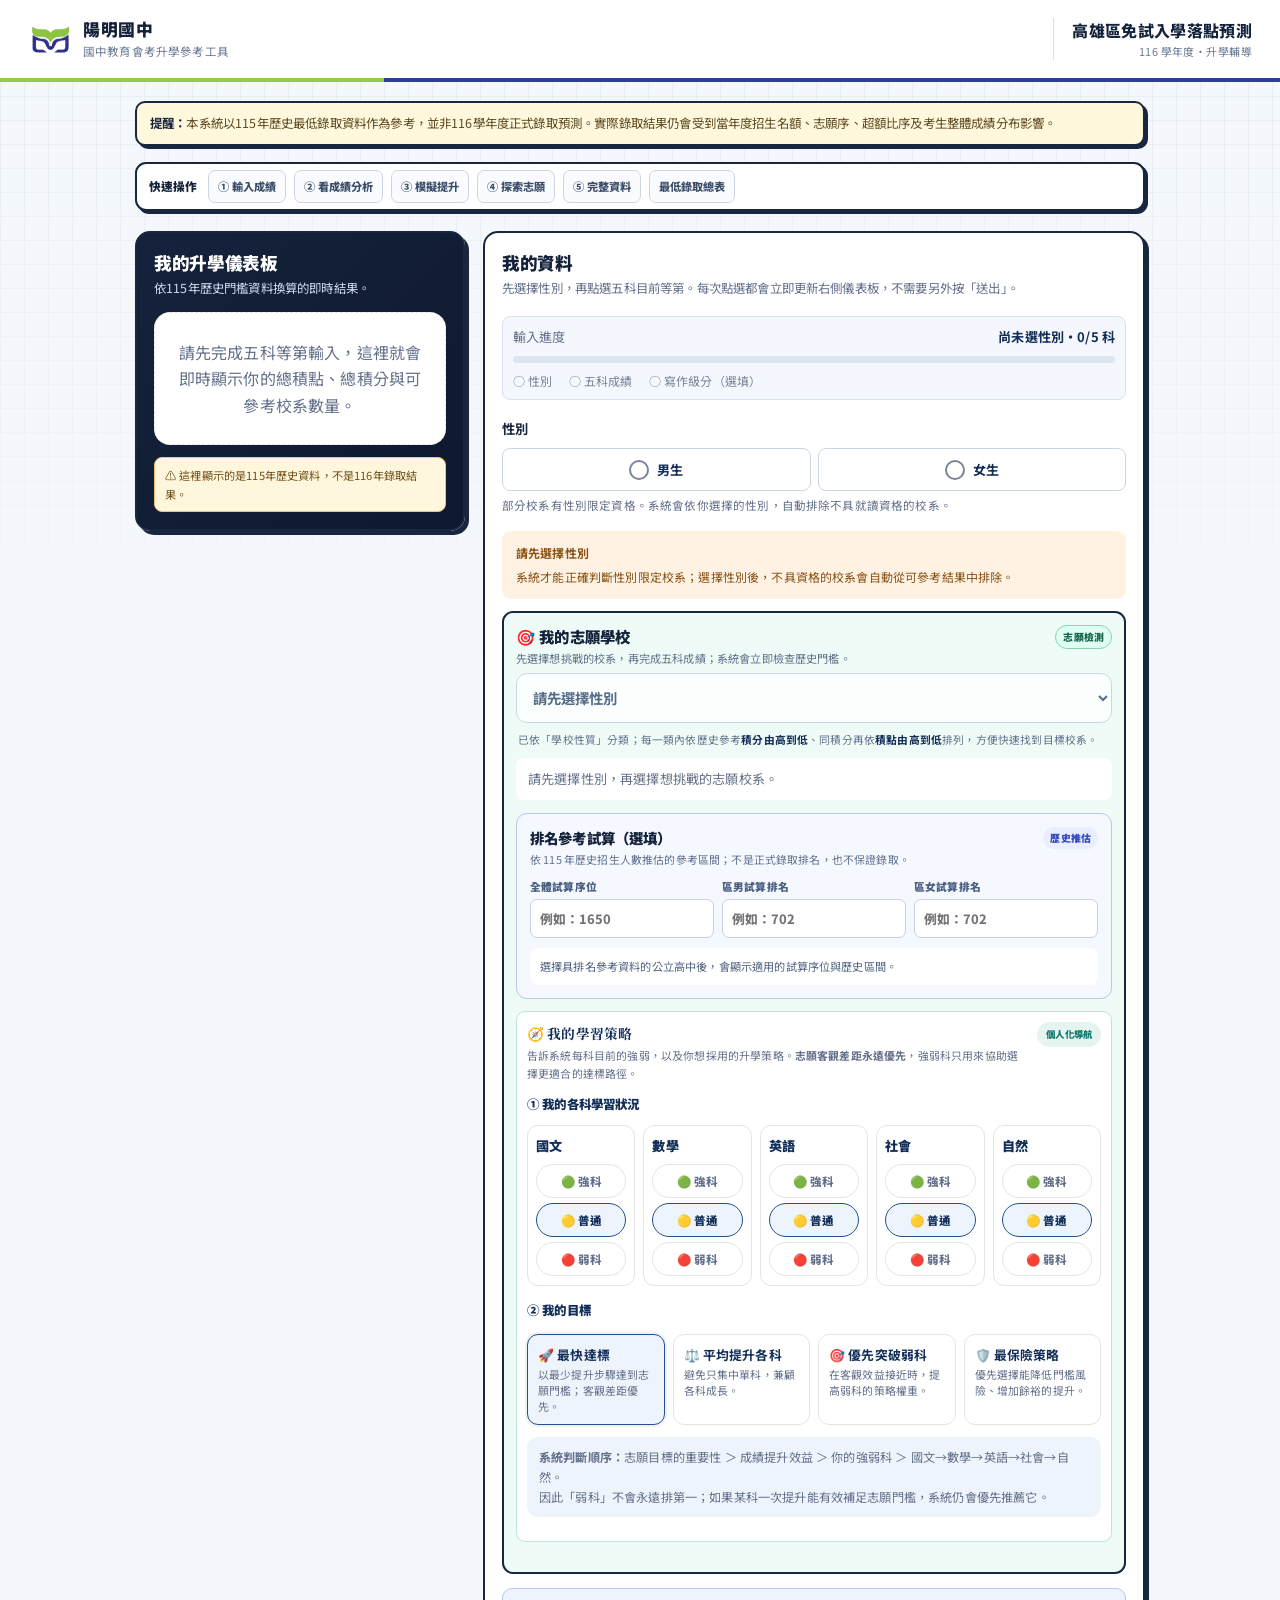
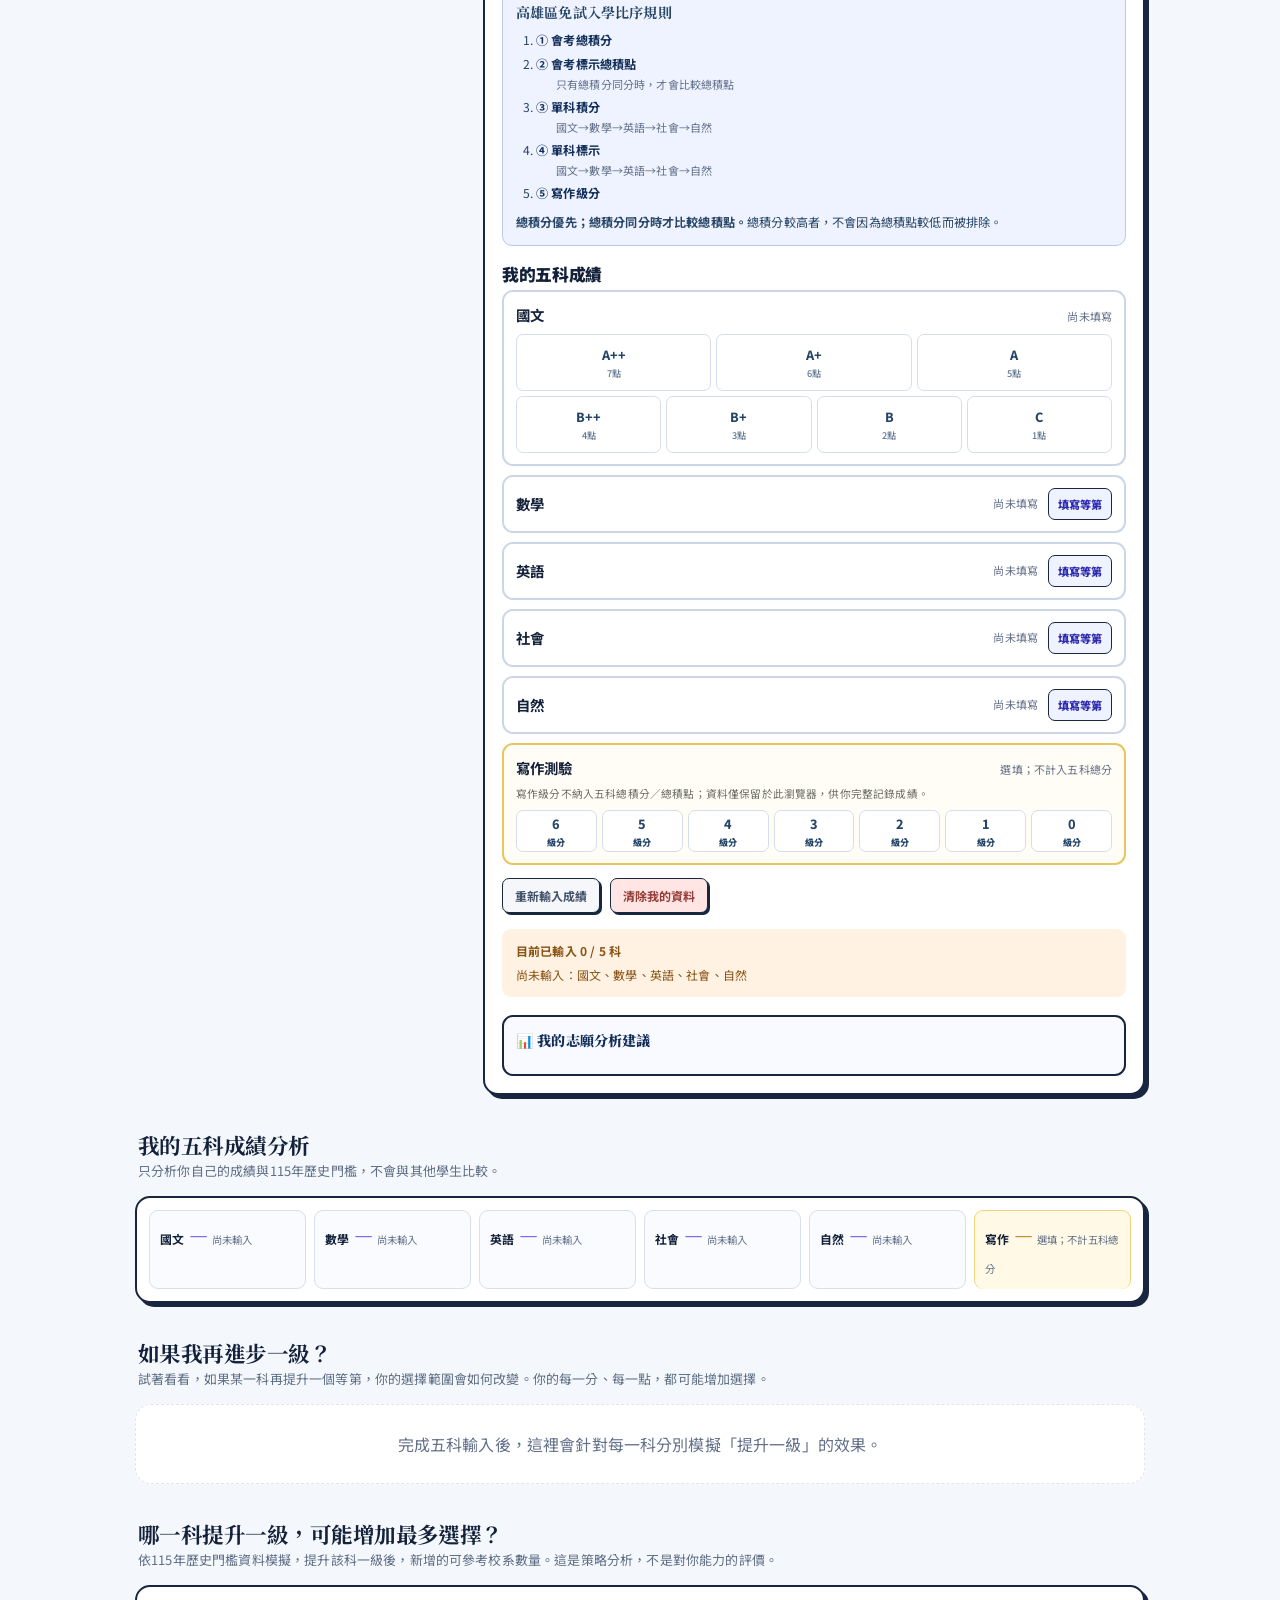
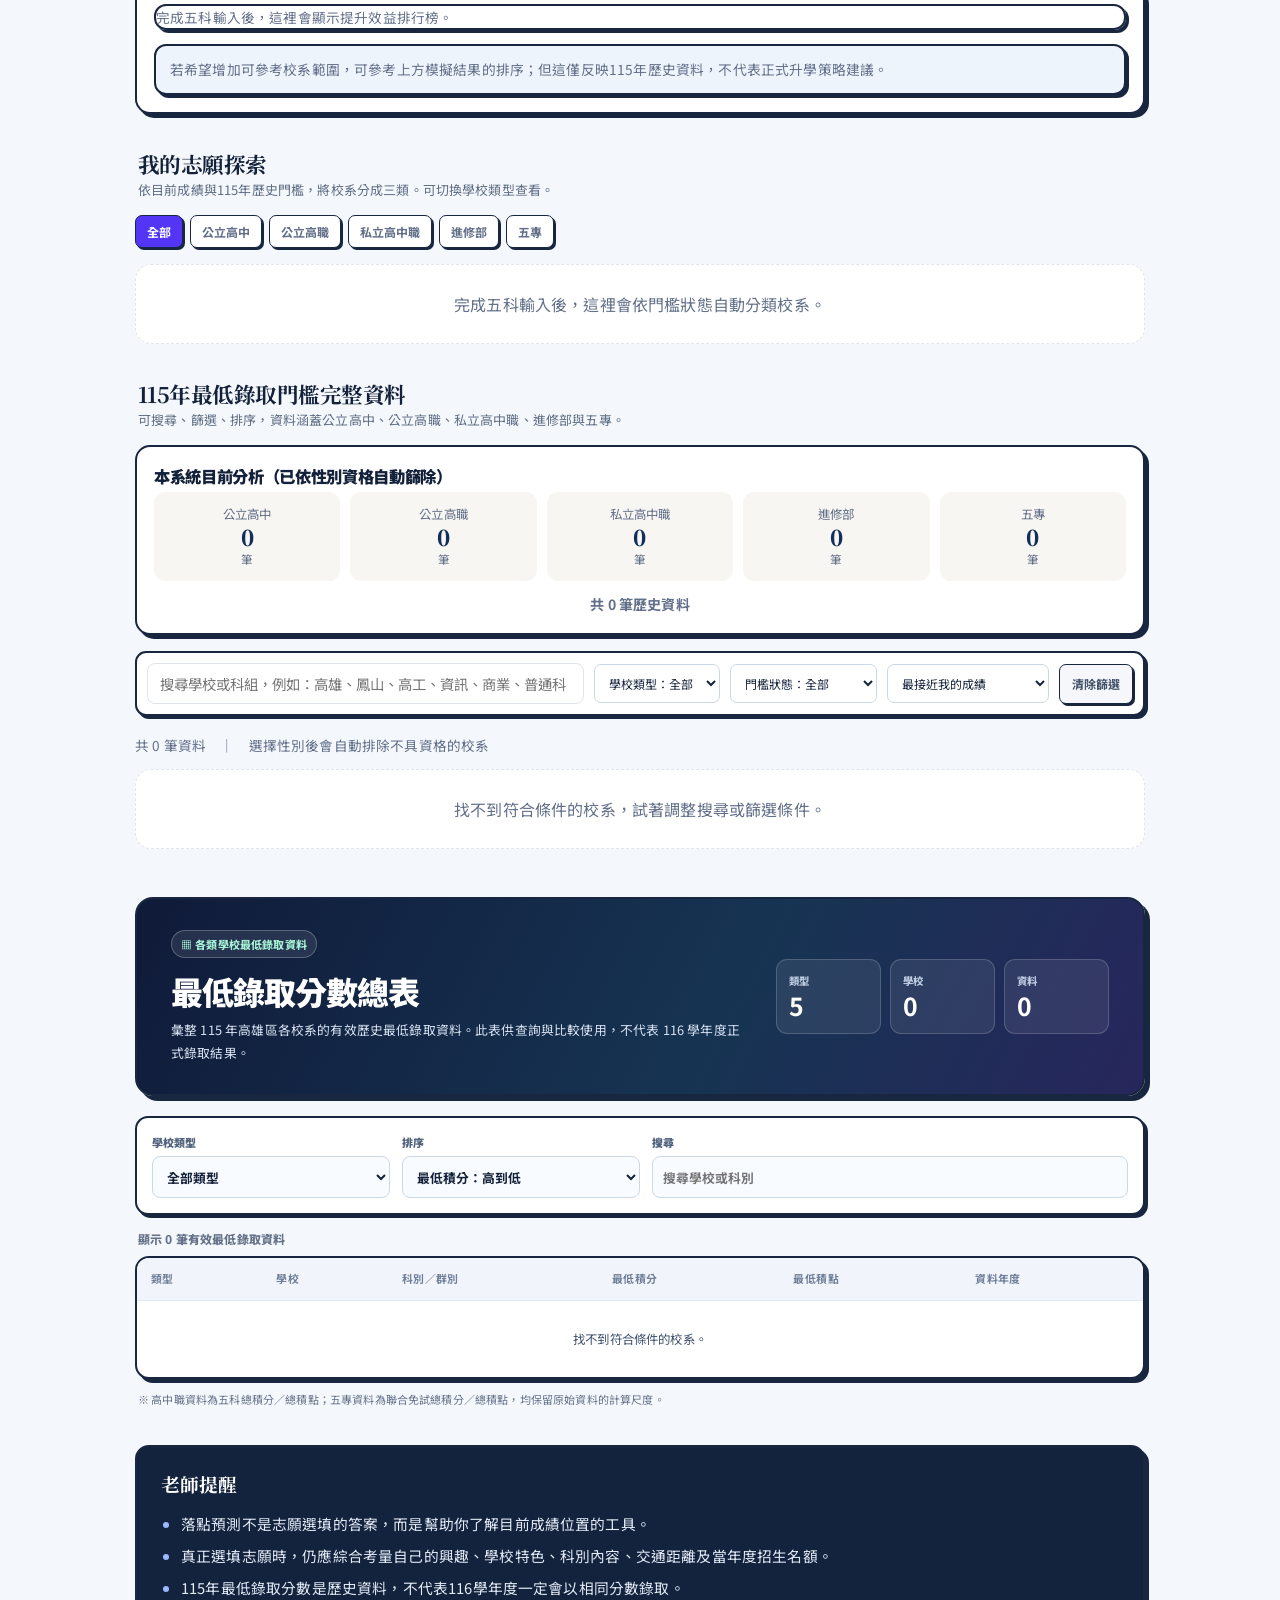
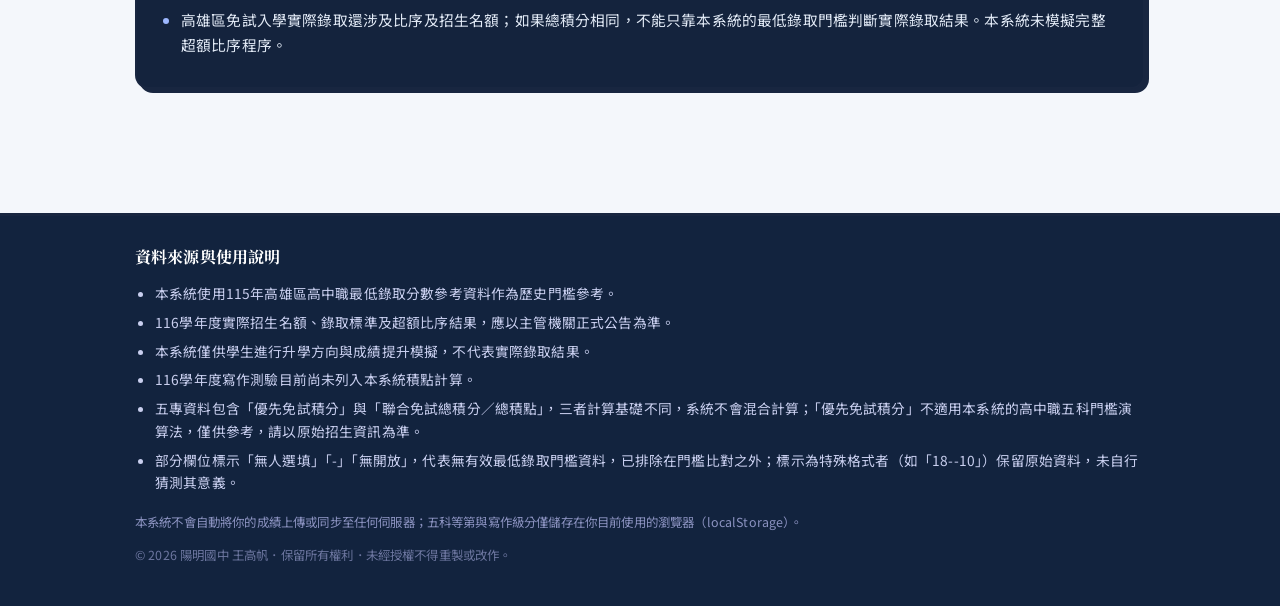
==== commit 6973303f: "Add files via upload" ====
--- a/index.html
+++ b/index.html
@@ -1,9 +1,12 @@
 <!DOCTYPE html>
 <html lang="zh-Hant">
 <head>
+<link rel="icon" type="image/png" href="./ymjh.png">
 <meta charset="UTF-8">
 <meta name="viewport" content="width=device-width, initial-scale=1.0, maximum-scale=1">
-<title>116學年度高雄區免試入學落點預測｜我的成績 → 歷史落點 → 提升一級 → 新增志願</title>
+<title>116學年度高雄區免試入學落點預測</title>
+<link rel="icon" type="image/png" href="./ymjh.png">
+<link rel="shortcut icon" type="image/png" href="./ymjh.png">
 <link rel="preconnect" href="https://fonts.googleapis.com">
 <link rel="preconnect" href="https://fonts.gstatic.com" crossorigin>
 <link href="https://fonts.googleapis.com/css2?family=Noto+Serif+TC:wght@500;700;900&family=Noto+Sans+TC:wght@400;500;700;900&display=swap" rel="stylesheet">
@@ -740,7 +743,7 @@
 .sr-only{position:absolute; width:1px; height:1px; overflow:hidden; clip:rect(0,0,0,0);}
 </style>
 <link href="modern-ui.css?v=20260919" rel="stylesheet">
-<link href="analysis-dashboard.css?v=20260919e" rel="stylesheet">
+<link href="analysis-dashboard.css?v=20260920a" rel="stylesheet">
 </head>
 <body>
 
@@ -823,6 +826,22 @@
             </select>
             <p class="target-select-help">已依「學校性質」分類；每一類內依歷史參考<strong>積分由高到低</strong>、同積分再依<strong>積點由高到低</strong>排列，方便快速找到目標校系。</p>
             <div id="targetSchoolPicked"></div>
+
+            <section class="rank-reference-box" id="rankReferenceBox" aria-labelledby="rankReferenceTitle">
+              <div class="rank-reference-head">
+                <div>
+                  <h4 id="rankReferenceTitle">排名參考試算（選填）</h4>
+                  <p>依 115 年歷史招生人數推估的參考區間；不是正式錄取排名，也不保證錄取。</p>
+                </div>
+                <span>歷史推估</span>
+              </div>
+              <div class="rank-input-grid">
+                <label>全體試算序位<input id="generalRank" type="number" min="1" inputmode="numeric" placeholder="例如：1650"></label>
+                <label>區男試算排名<input id="maleRank" type="number" min="1" inputmode="numeric" placeholder="例如：702"></label>
+                <label>區女試算排名<input id="femaleRank" type="number" min="1" inputmode="numeric" placeholder="例如：702"></label>
+              </div>
+              <div class="rank-reference-result" id="rankReferenceResult" aria-live="polite"></div>
+            </section>
 
             <div class="strategy-box" id="strategyBox">
               <div class="strategy-head">
@@ -1218,6 +1237,8 @@
 let targetSchoolId = null;
 let subjectStrength = { chinese:"normal", math:"normal", english:"normal", social:"normal", science:"normal" };
 let strategyGoal = "fastest";
+let rankReferenceData = [];
+let rankInputs = { general:"", male:"", female:"" };
 
 function loadSubjects(){
   try{
@@ -1246,13 +1267,19 @@
       });
     }
     if (["fastest","balanced","weakFirst","safe"].includes(parsed.strategyGoal)) strategyGoal = parsed.strategyGoal;
+    if (parsed.rankInputs && typeof parsed.rankInputs === "object") {
+      ["general","male","female"].forEach(key => {
+        const value = Number.parseInt(parsed.rankInputs[key], 10);
+        if (Number.isInteger(value) && value > 0) rankInputs[key] = String(value);
+      });
+    }
     // 已填過的科目重新開啟時維持收合；若尚未完成，直接展開下一個待填科目。
     expandedSubjectKey = SUBJECTS.find(s=>!subjects[s.key])?.key || null;
   }catch(e){ /* ignore corrupted storage */ }
 }
 function saveSubjects(){
   try{
-    localStorage.setItem(STORAGE_KEY, JSON.stringify({ gender, subjects, writingLevel, targetSchoolId, subjectStrength, strategyGoal }));
+    localStorage.setItem(STORAGE_KEY, JSON.stringify({ gender, subjects, writingLevel, targetSchoolId, subjectStrength, strategyGoal, rankInputs }));
   }catch(e){ /* storage may be unavailable; app still works in-memory */ }
 }
 function clearSubjects(){
@@ -1263,6 +1290,7 @@
   targetSchoolId = null;
   subjectStrength = { chinese:"normal", math:"normal", english:"normal", social:"normal", science:"normal" };
   strategyGoal = "fastest";
+  rankInputs = { general:"", male:"", female:"" };
   try{ localStorage.removeItem(STORAGE_KEY); }catch(e){}
 }
 
@@ -1898,6 +1926,39 @@
 
 let strategyRequestSeq = 0; // 用來忽略「使用者已經切換志願/策略」後才回來的舊回應。
 const STRATEGY_LOADING_HTML = '<div class="target-empty">🔄 正在向策略伺服器計算個人化建議…</div>';
+
+function getSelectedRankReference(){
+  const entry = getComparableFlatList().find(item => item.id === targetSchoolId);
+  if (!entry) return null;
+  return rankReferenceData.find(item => item.school === entry.school && item.dept === entry.dept) || null;
+}
+
+function renderRankReference(){
+  const result = el("rankReferenceResult");
+  ["general","male","female"].forEach(type => {
+    const input = el(`${type}Rank`);
+    if (input) input.value = rankInputs[type] || "";
+  });
+  const reference = getSelectedRankReference();
+  if (!reference) {
+    result.innerHTML = '<span class="rank-neutral">選擇具排名參考資料的公立高中後，會顯示適用的試算序位與歷史區間。</span>';
+    return;
+  }
+  const labels = { general:"全體試算序位", male:"區男試算排名", female:"區女試算排名" };
+  const rank = Number.parseInt(rankInputs[reference.rankingType], 10);
+  const range = `${reference.rankStart}–${reference.rankEnd} 名`;
+  const base = `<b>${reference.school}｜${reference.dept}</b>適用「${labels[reference.rankingType]}」；115 年歷史招生人數推估區間為 <b>${range}</b>。`;
+  if (!Number.isInteger(rank) || rank < 1) {
+    result.innerHTML = `<span class="rank-neutral">${base} 請輸入對應序位以查看提醒。</span>`;
+    return;
+  }
+  if (reference.warningStart && rank >= reference.warningStart && rank <= reference.warningEnd) {
+    result.innerHTML = `<span class="rank-warning"><b>接近 714 名歷史人數提醒</b>：${base} 你輸入的序位為 <b>${rank} 名</b>，位於 ${reference.warningStart}–${reference.warningEnd} 名注意區間；實際結果仍受當年招生名額、志願序與超額比序影響。</span>`;
+    return;
+  }
+  const position = rank >= reference.rankStart && rank <= reference.rankEnd ? "位於" : "不在";
+  result.innerHTML = `<span class="rank-neutral">${base} 你輸入的序位為 <b>${rank} 名</b>，${position}此歷史推估區間。此資訊僅供參考，非錄取保證。</span>`;
+}
 
 function renderTargetSchoolSelector(){
   const select=el("targetSchoolSelect"), pickedBox=el("targetSchoolPicked"), resultBox=el("targetSchoolResult");
@@ -2484,6 +2545,7 @@
   renderGenderSelector();
   renderInputProgress();
   renderTargetSchoolSelector();
+  renderRankReference();
   renderSubjectCards();
   renderFiveAExplain();
   renderDashboard();
@@ -2514,6 +2576,7 @@
     targetSchoolId = el("targetSchoolSelect").value || null;
     saveSubjects();
     renderTargetSchoolSelector();
+    renderRankReference();
   });
   el("btnReenter").addEventListener("click", ()=>{
     clearSubjects();
@@ -2533,6 +2596,13 @@
   el("directorySearch").addEventListener("input", renderScoreDirectory);
   el("directoryCategory").addEventListener("change", renderScoreDirectory);
   el("directorySort").addEventListener("change", renderScoreDirectory);
+  ["general","male","female"].forEach(type => {
+    el(`${type}Rank`).addEventListener("input", () => {
+      rankInputs[type] = el(`${type}Rank`).value.replace(/\D/g, "");
+      saveSubjects();
+      renderRankReference();
+    });
+  });
 
   document.querySelectorAll("[data-scroll]").forEach(btn=>{
     btn.addEventListener("click", ()=>{
@@ -2610,11 +2680,16 @@
 }
 
 async function loadAdmissionData(){
-  const response = await fetch(`${STRATEGY_API_BASE}/api/cutoffs?year=${DATA_YEAR}&include_invalid=1&limit=500`);
-  if (!response.ok) throw new Error(`Admission data request failed: ${response.status}`);
-  const payload = await response.json();
+  const [response, rankResponse] = await Promise.all([
+    fetch(`${STRATEGY_API_BASE}/api/cutoffs?year=${DATA_YEAR}&include_invalid=1&limit=500`),
+    fetch(`${STRATEGY_API_BASE}/api/rank-references?year=${DATA_YEAR}`)
+  ]);
+  if (!response.ok || !rankResponse.ok) throw new Error(`Admission data request failed: ${response.status}/${rankResponse.status}`);
+  const [payload, rankPayload] = await Promise.all([response.json(), rankResponse.json()]);
   if (!Array.isArray(payload.records)) throw new Error("Admission data response is invalid");
+  if (!Array.isArray(rankPayload.records)) throw new Error("Rank reference response is invalid");
   applyCutoffRecords(payload.records);
+  rankReferenceData = rankPayload.records;
 }
 
 async function init(){
@@ -2628,6 +2703,7 @@
   populateScoreDirectoryCategory();
   initEventHandlers();
   renderAll();
+  renderRankReference();
   renderScoreDirectoryStats();
   renderScoreDirectory();
   initVisitCounter();
--- a/analysis-dashboard.css
+++ b/analysis-dashboard.css
@@ -45,3 +45,10 @@
 @media(max-width:640px){.hero .wrap{min-height:64px;padding:0 15px;gap:8px}.school-brand{gap:8px}.school-brand img{width:37px;height:32px}.school-brand strong{font-size:.94rem}.school-brand span{font-size:.62rem}.tool-identity{margin-left:0;padding-left:10px}.tool-title{font-size:.78rem;line-height:1.25}.tool-meta{display:none}.hero .wrap::after{height:3px}}
 
 .score-directory{margin-top:48px}.score-directory-hero{display:flex;align-items:center;justify-content:space-between;gap:28px;padding:30px 34px;background:linear-gradient(118deg,#101a39,#163452 58%,#27265c);border:2px solid var(--app-line);border-radius:18px;box-shadow:5px 5px 0 var(--app-line);color:#fff}.score-directory-copy{max-width:650px}.directory-eyebrow{display:inline-block;padding:4px 9px;border:1px solid rgba(255,255,255,.24);border-radius:999px;background:rgba(255,255,255,.09);color:#a5f1d5;font-size:.69rem;font-weight:800}.score-directory h2{margin:10px 0 5px;color:#fff;font:900 clamp(1.5rem,3vw,2rem) var(--sans);letter-spacing:-.03em}.score-directory-copy p{margin:0;color:#d7e1f1;font-size:.8rem;line-height:1.75}.directory-stats{display:grid;grid-template-columns:repeat(3,105px);gap:9px}.directory-stats div{padding:12px;border:1px solid rgba(255,255,255,.17);border-radius:11px;background:rgba(255,255,255,.08)}.directory-stats span{display:block;color:#bdcae0;font-size:.65rem;font-weight:800}.directory-stats b{display:block;margin-top:2px;font-size:1.55rem;line-height:1.2}.directory-controls{display:grid;grid-template-columns:1fr 1fr 2fr;gap:12px;margin-top:20px;padding:15px;border:2px solid var(--app-line);border-radius:13px;background:#fff;box-shadow:3px 3px 0 var(--app-line)}.directory-controls label{display:grid;gap:5px;color:#53647f;font-size:.69rem;font-weight:900}.directory-controls input,.directory-controls select{min-height:42px;padding:8px 10px;border:1.5px solid #cdd8e6;border-radius:8px;background:#f8fbff;color:var(--app-navy);font:700 .8rem var(--sans)}.directory-controls input:focus,.directory-controls select:focus{outline:3px solid rgba(82,53,245,.18);border-color:var(--app-blue)}.directory-result{margin:14px 3px 7px;color:#65738a;font-size:.75rem;font-weight:800}.directory-table-wrap{overflow-x:auto;border:2px solid var(--app-line);border-radius:14px;background:#fff;box-shadow:4px 4px 0 var(--app-line)}.directory-table{width:100%;border-collapse:collapse;min-width:720px;text-align:left}.directory-table th{padding:12px 14px;background:#f1f5fb;color:#71809a;font-size:.68rem;letter-spacing:.04em}.directory-table td{padding:13px 14px;border-top:1px solid #e5ebf3;color:#40536f;font-size:.78rem;vertical-align:middle}.directory-table tr:hover td{background:#f9fbff}.directory-table td strong{color:var(--app-navy);font-size:.84rem}.directory-table td small{display:block;margin-top:2px;color:#71809a;font-size:.63rem}.directory-category{display:inline-block;color:#3045a4;font-size:.7rem;font-weight:900}.directory-score{display:inline-block;min-width:38px;padding:5px 9px;border-radius:9px;background:#eceffd;color:#4735dc;font-size:.95rem;text-align:center}.directory-points{color:#bd6d16;font-size:.9rem}.directory-empty{text-align:center;color:#71809a;padding:28px!important}.directory-footnote{margin:11px 3px 0;color:#65738a;font-size:.69rem;line-height:1.65}@media(max-width:760px){.score-directory-hero{align-items:flex-start;flex-direction:column;padding:23px 20px}.directory-stats{grid-template-columns:repeat(3,1fr);width:100%}.directory-controls{grid-template-columns:1fr 1fr}.directory-search{grid-column:1/-1}}@media(max-width:480px){.score-directory{margin-top:34px}.directory-controls{grid-template-columns:1fr}.directory-search{grid-column:auto}.directory-stats div{padding:10px}.directory-stats b{font-size:1.3rem}}
+
+/* 深色老師提醒卡：提高標題、內文與項目符號的閱讀對比。 */
+.note-card h3{color:#fff!important}
+.note-card ul{color:#e2eaf6!important}
+.note-card li::marker{color:#9db7ff}
+
+.rank-reference-box{margin-top:13px;padding:13px;border:1.5px solid #b8c8e7;border-radius:11px;background:#f5f8ff}.rank-reference-head{display:flex;justify-content:space-between;gap:12px;align-items:flex-start}.rank-reference-head h4{margin:0;color:var(--app-navy);font:900 .9rem var(--sans)}.rank-reference-head p{margin:3px 0 0;color:#60718d;font-size:.68rem;line-height:1.55}.rank-reference-head>span{padding:3px 7px;border-radius:999px;background:#e8edff;color:#394bc1;font-size:.62rem;font-weight:900;white-space:nowrap}.rank-input-grid{display:grid;grid-template-columns:repeat(3,1fr);gap:8px;margin-top:10px}.rank-input-grid label{display:grid;gap:4px;color:#4c6082;font-size:.67rem;font-weight:900}.rank-input-grid input{width:100%;min-height:39px;padding:7px 9px;border:1.5px solid #c5d1e4;border-radius:7px;background:#fff;color:var(--app-navy);font:800 .8rem var(--sans)}.rank-input-grid input:focus{outline:3px solid rgba(82,53,245,.16);border-color:var(--app-blue)}.rank-reference-result{margin-top:10px;padding:9px 10px;border-radius:8px;background:#fff;color:#516481;font-size:.7rem;line-height:1.65}.rank-reference-result b{color:var(--app-navy)}.rank-warning{display:block;color:#73470b}.rank-warning b:first-child{color:#9a5700}.rank-warning::before{content:"⚠ ";font-size:.9rem}.rank-neutral{display:block}@media(max-width:640px){.rank-input-grid{grid-template-columns:1fr}.rank-reference-head{flex-direction:column;gap:5px}.rank-reference-head>span{align-self:flex-start}}
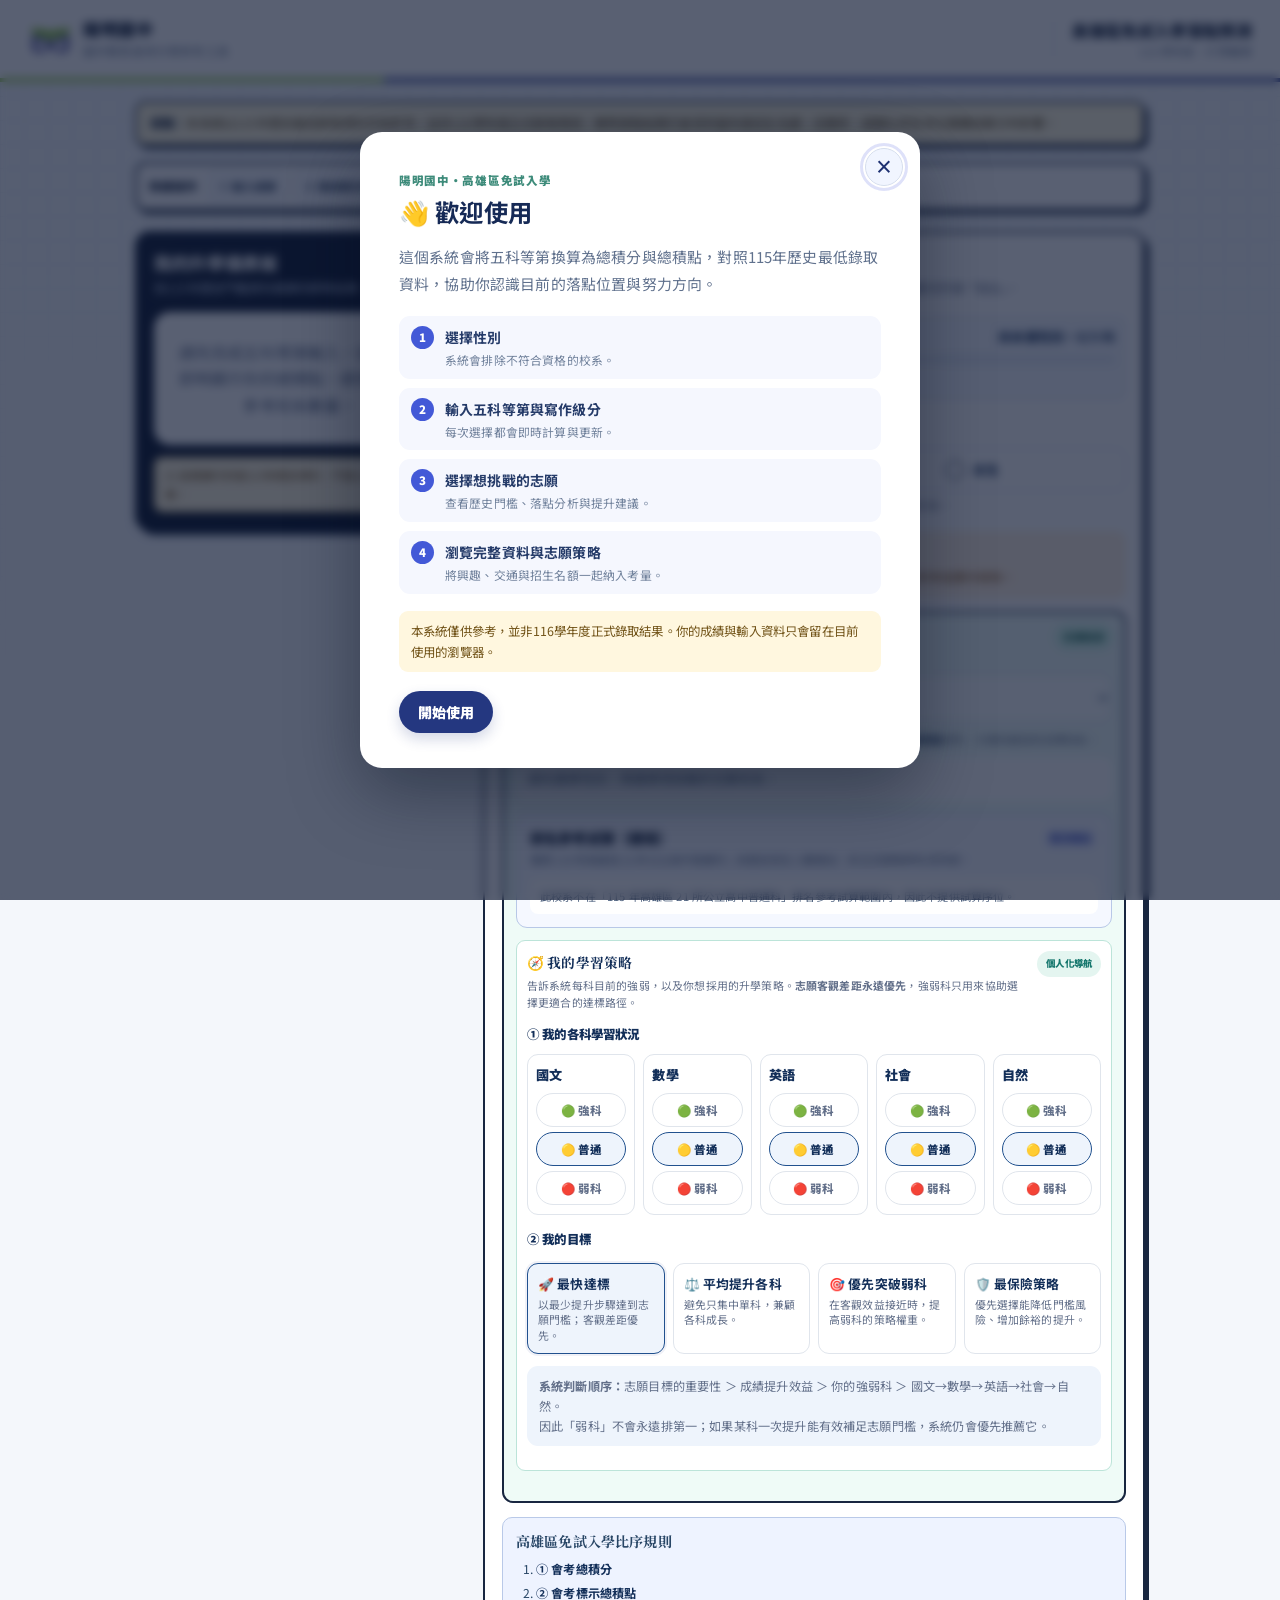
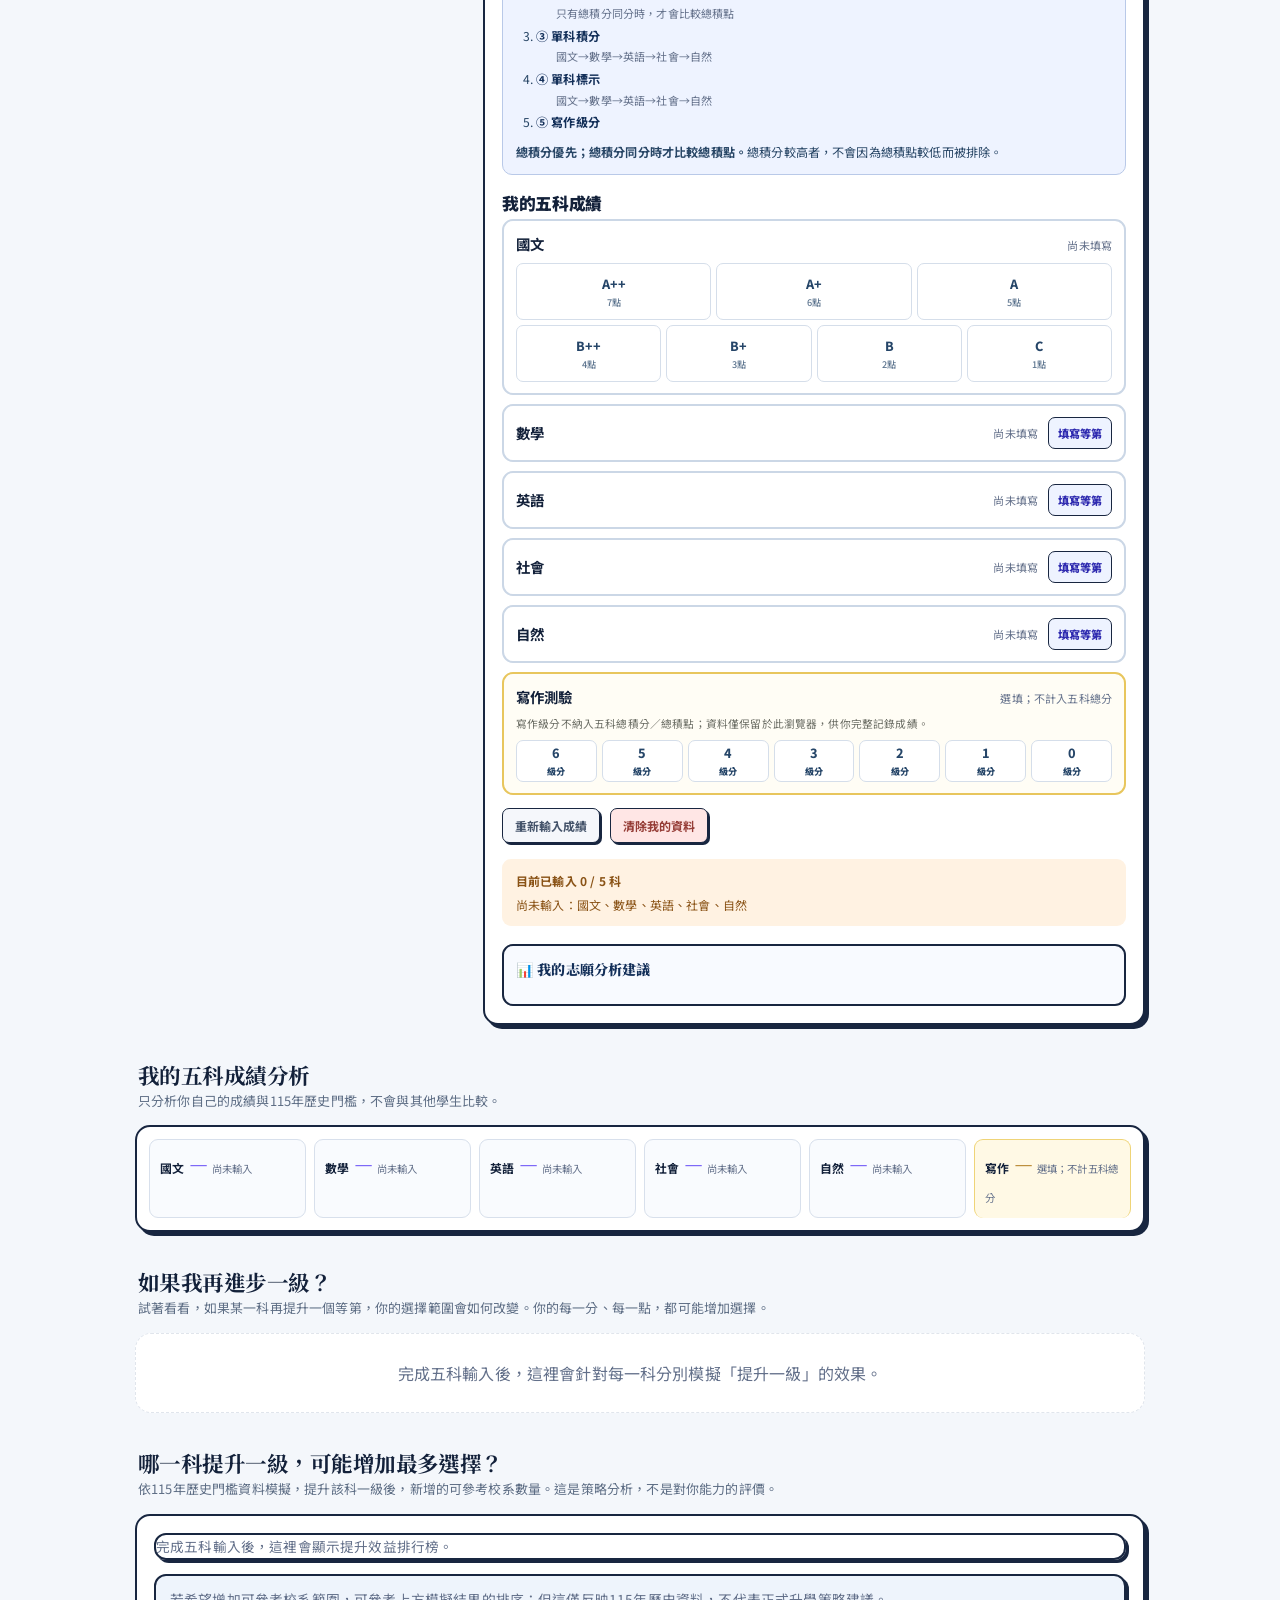
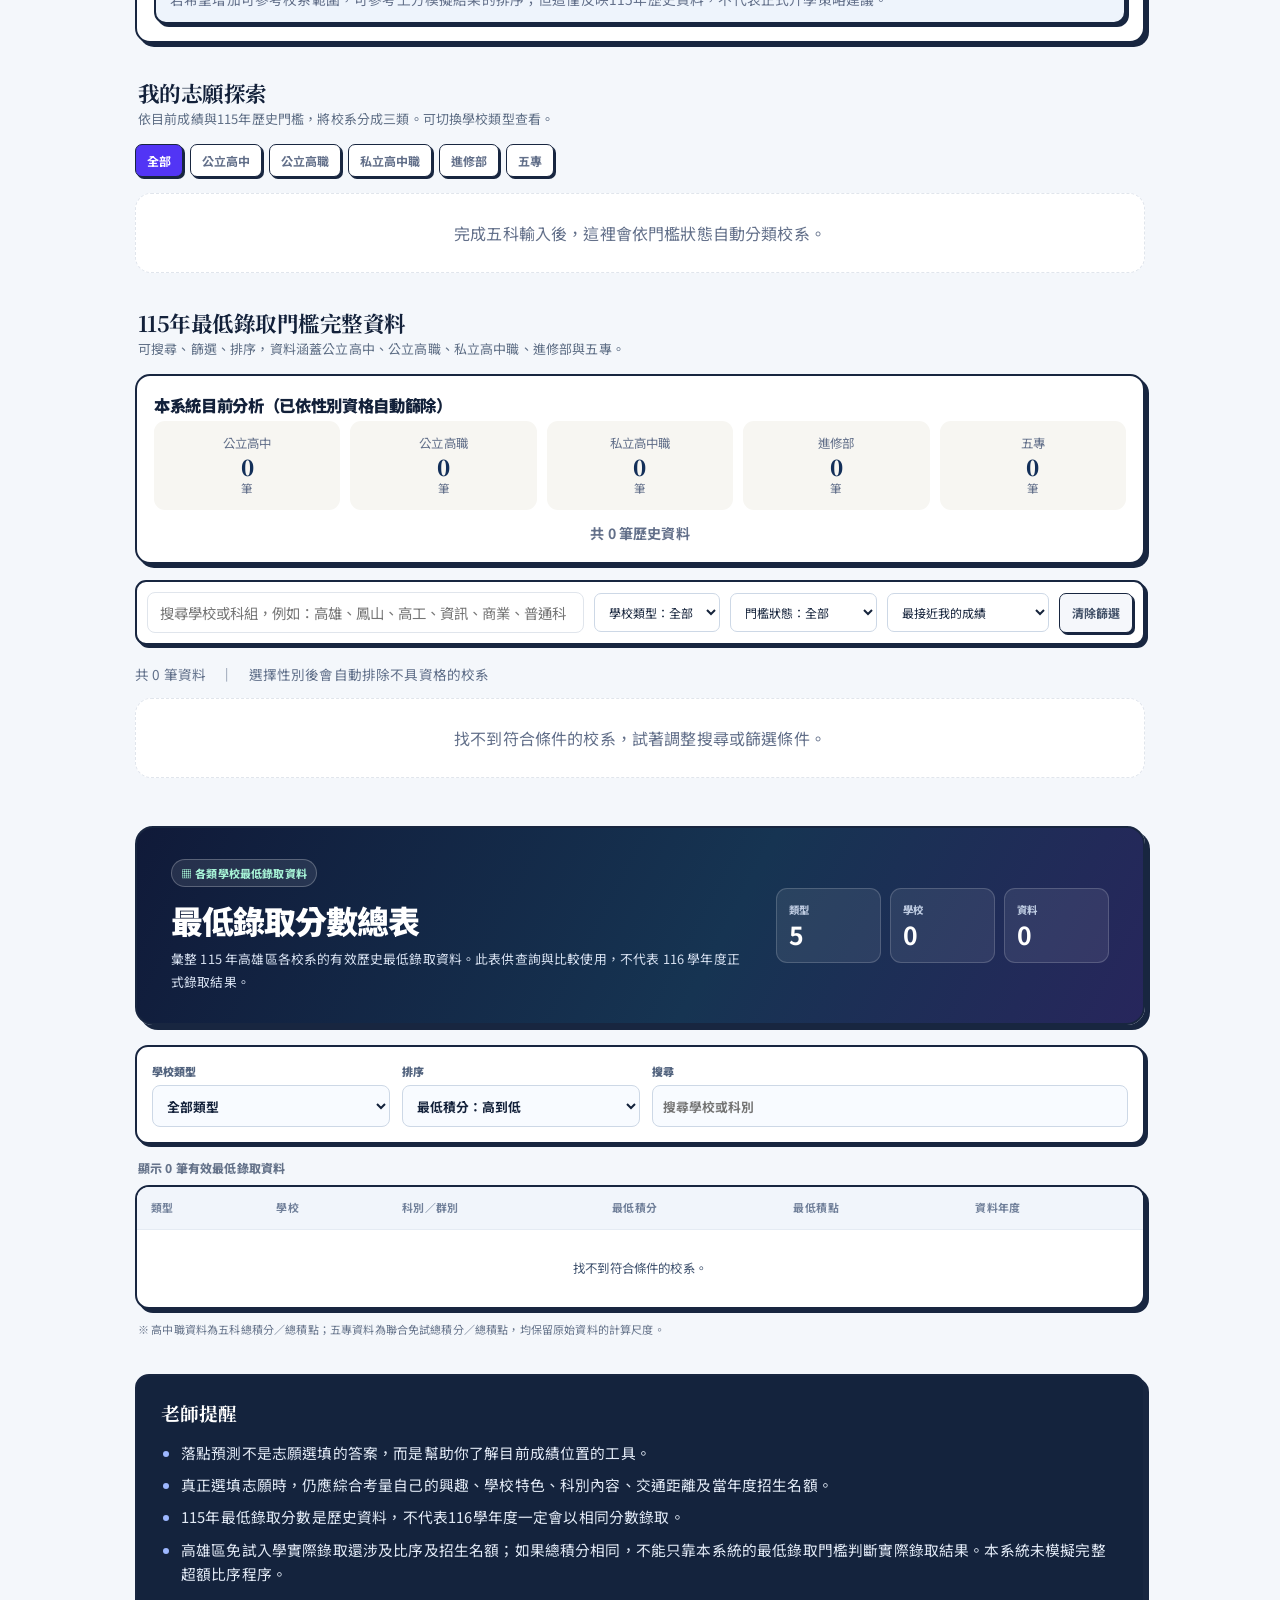
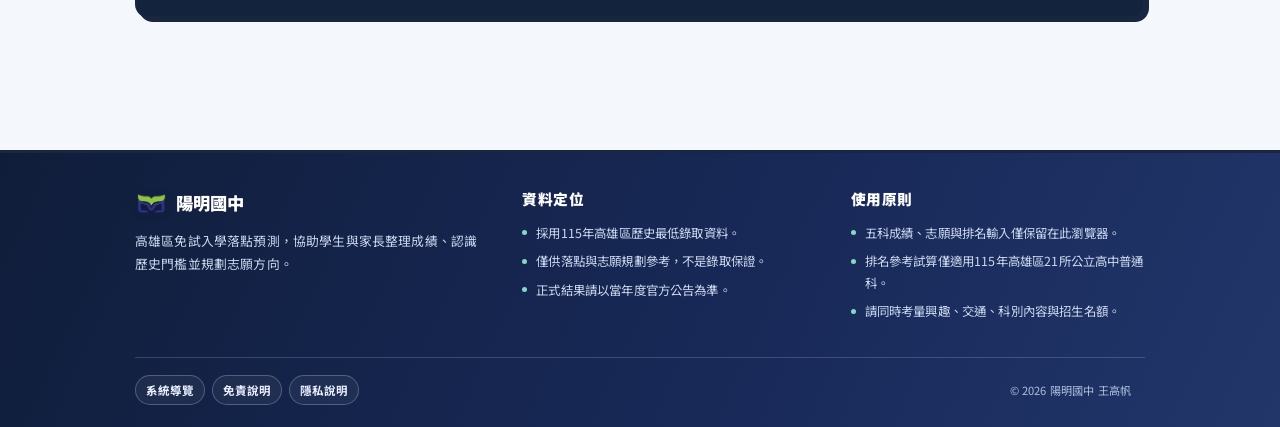
==== commit 52d29c57: "Add files via upload" ====
--- a/index.html
+++ b/index.html
@@ -743,7 +743,7 @@
 .sr-only{position:absolute; width:1px; height:1px; overflow:hidden; clip:rect(0,0,0,0);}
 </style>
 <link href="modern-ui.css?v=20260919" rel="stylesheet">
-<link href="analysis-dashboard.css?v=20260920a" rel="stylesheet">
+<link href="analysis-dashboard.css?v=20260920d" rel="stylesheet">
 </head>
 <body>
 
@@ -831,7 +831,7 @@
               <div class="rank-reference-head">
                 <div>
                   <h4 id="rankReferenceTitle">排名參考試算（選填）</h4>
-                  <p>依 115 年歷史招生人數推估的參考區間；不是正式錄取排名，也不保證錄取。</p>
+                  <p>僅限 115 年高雄區 21 所公立高中普通科；依歷史招生人數推估，非正式錄取排名或保證。</p>
                 </div>
                 <span>歷史推估</span>
               </div>
@@ -1014,22 +1014,50 @@
   </div>
 </main>
 
-<footer>
+<footer class="site-footer">
   <div class="wrap">
-    <h3>資料來源與使用說明</h3>
-    <ul>
-      <li>本系統使用115年高雄區高中職最低錄取分數參考資料作為歷史門檻參考。</li>
-      <li>116學年度實際招生名額、錄取標準及超額比序結果，應以主管機關正式公告為準。</li>
-      <li>本系統僅供學生進行升學方向與成績提升模擬，不代表實際錄取結果。</li>
-      <li>116學年度寫作測驗目前尚未列入本系統積點計算。</li>
-      <li>五專資料包含「優先免試積分」與「聯合免試總積分／總積點」，三者計算基礎不同，系統不會混合計算；「優先免試積分」不適用本系統的高中職五科門檻演算法，僅供參考，請以原始招生資訊為準。</li>
-      <li>部分欄位標示「無人選填」「-」「無開放」，代表無有效最低錄取門檻資料，已排除在門檻比對之外；標示為特殊格式者（如「18--10」）保留原始資料，未自行猜測其意義。</li>
-    </ul>
-    <p class="fine">本系統不會自動將你的成績上傳或同步至任何伺服器；五科等第與寫作級分僅儲存在你目前使用的瀏覽器（localStorage）。</p>
-    <p class="fine" style="margin-top:4px;opacity:.75;">© 2026 陽明國中 王高帆．保留所有權利．未經授權不得重製或改作。</p>
-    <p class="fine" id="visitCounter" style="margin-top:4px;opacity:.6;"></p>
+    <div class="footer-grid">
+      <section class="footer-brand" aria-label="系統資訊">
+        <div class="footer-brand-title"><img src="./ymjh.png" alt="陽明國中校徽">陽明國中</div>
+        <p>高雄區免試入學落點預測，協助學生與家長整理成績、認識歷史門檻並規劃志願方向。</p>
+      </section>
+      <section>
+        <h3>資料定位</h3>
+        <ul>
+          <li>採用115年高雄區歷史最低錄取資料。</li>
+          <li>僅供落點與志願規劃參考，不是錄取保證。</li>
+          <li>正式結果請以當年度官方公告為準。</li>
+        </ul>
+      </section>
+      <section>
+        <h3>使用原則</h3>
+        <ul>
+          <li>五科成績、志願與排名輸入僅保留在此瀏覽器。</li>
+          <li>排名參考試算僅適用115年高雄區21所公立高中普通科。</li>
+          <li>請同時考量興趣、交通、科別內容與招生名額。</li>
+        </ul>
+      </section>
+    </div>
+    <div class="footer-bottom">
+      <div class="footer-actions" aria-label="系統說明">
+        <button type="button" class="footer-link" id="openWelcomeBtn">系統導覽</button>
+        <button type="button" class="footer-link" id="openDisclaimerBtn">免責說明</button>
+        <button type="button" class="footer-link" id="openPrivacyBtn">隱私說明</button>
+      </div>
+      <div class="footer-meta">
+        <span>© 2026 陽明國中 王高帆</span>
+        <span id="visitCounter" aria-live="polite"></span>
+      </div>
+    </div>
   </div>
 </footer>
+
+<div class="app-modal-overlay" id="appModalOverlay" hidden>
+  <section class="app-modal" id="appModal" role="dialog" aria-modal="true" aria-labelledby="appModalTitle">
+    <button type="button" class="app-modal-close" id="appModalClose" aria-label="關閉視窗">×</button>
+    <div id="appModalContent"></div>
+  </section>
+</div>
 
 <script>
 /* =========================
@@ -1935,15 +1963,18 @@
 
 function renderRankReference(){
   const result = el("rankReferenceResult");
+  const box = el("rankReferenceBox");
   ["general","male","female"].forEach(type => {
     const input = el(`${type}Rank`);
     if (input) input.value = rankInputs[type] || "";
   });
   const reference = getSelectedRankReference();
   if (!reference) {
-    result.innerHTML = '<span class="rank-neutral">選擇具排名參考資料的公立高中後，會顯示適用的試算序位與歷史區間。</span>';
+    box.classList.add("is-unavailable");
+    result.innerHTML = '<span class="rank-neutral">此校系不在「115 年高雄區 21 所公立高中普通科」排名參考試算範圍內，因此不提供試算序位。</span>';
     return;
   }
+  box.classList.remove("is-unavailable");
   const labels = { general:"全體試算序位", male:"區男試算排名", female:"區女試算排名" };
   const rank = Number.parseInt(rankInputs[reference.rankingType], 10);
   const range = `${reference.rankStart}–${reference.rankEnd} 名`;
@@ -1956,8 +1987,17 @@
     result.innerHTML = `<span class="rank-warning"><b>接近 714 名歷史人數提醒</b>：${base} 你輸入的序位為 <b>${rank} 名</b>，位於 ${reference.warningStart}–${reference.warningEnd} 名注意區間；實際結果仍受當年招生名額、志願序與超額比序影響。</span>`;
     return;
   }
-  const position = rank >= reference.rankStart && rank <= reference.rankEnd ? "位於" : "不在";
-  result.innerHTML = `<span class="rank-neutral">${base} 你輸入的序位為 <b>${rank} 名</b>，${position}此歷史推估區間。此資訊僅供參考，非錄取保證。</span>`;
+  if (rank < reference.rankStart) {
+    const lead = reference.rankStart - rank;
+    result.innerHTML = `<span class="rank-ahead">${base} 你輸入的序位為 <b>${rank} 名</b>，較此歷史推估區間前 <b>${lead} 名</b>；以序位比較而言，明顯優於 115 年的歷史招生人數推估位置，具有較大安全餘裕。實際結果仍受當年招生名額、志願序與超額比序影響。</span>`;
+    return;
+  }
+  if (rank > reference.rankEnd) {
+    const behind = rank - reference.rankEnd;
+    result.innerHTML = `<span class="rank-behind">${base} 你輸入的序位為 <b>${rank} 名</b>，較此歷史推估區間後 <b>${behind} 名</b>；以序位比較而言，仍有挑戰，建議同步準備較保險的志願選項。此資訊僅供參考，非錄取保證。</span>`;
+    return;
+  }
+  result.innerHTML = `<span class="rank-neutral">${base} 你輸入的序位為 <b>${rank} 名</b>，落在此歷史推估區間內。此資訊僅供參考，非錄取保證。</span>`;
 }
 
 function renderTargetSchoolSelector(){
@@ -2561,6 +2601,95 @@
 /* =========================
    EVENT HANDLERS
 ========================= */
+const WELCOME_STORAGE_KEY = "kh116_welcomed_v2";
+let activeModalKind = null;
+let modalTrigger = null;
+
+function openAppModal(kind, html, trigger){
+  const overlay = el("appModalOverlay");
+  modalTrigger = trigger || document.activeElement;
+  activeModalKind = kind;
+  el("appModalContent").innerHTML = html;
+  overlay.hidden = false;
+  document.body.classList.add("modal-open");
+  el("appModalClose").focus();
+}
+
+function closeAppModal(){
+  if (activeModalKind === "welcome") {
+    try { localStorage.setItem(WELCOME_STORAGE_KEY, "1"); } catch (error) { /* ignore unavailable storage */ }
+  }
+  el("appModalOverlay").hidden = true;
+  document.body.classList.remove("modal-open");
+  activeModalKind = null;
+  if (modalTrigger && typeof modalTrigger.focus === "function") modalTrigger.focus();
+}
+
+function openWelcomeModal(trigger){
+  openAppModal("welcome", `
+    <div class="welcome-modal">
+      <p class="modal-eyebrow">陽明國中・高雄區免試入學</p>
+      <h2 id="appModalTitle">👋 歡迎使用</h2>
+      <p>這個系統會將五科等第換算為總積分與總積點，對照115年歷史最低錄取資料，協助你認識目前的落點位置與努力方向。</p>
+      <ol class="welcome-steps">
+        <li><span>1</span><div><b>選擇性別</b><small>系統會排除不符合資格的校系。</small></div></li>
+        <li><span>2</span><div><b>輸入五科等第與寫作級分</b><small>每次選擇都會即時計算與更新。</small></div></li>
+        <li><span>3</span><div><b>選擇想挑戰的志願</b><small>查看歷史門檻、落點分析與提升建議。</small></div></li>
+        <li><span>4</span><div><b>瀏覽完整資料與志願策略</b><small>將興趣、交通與招生名額一起納入考量。</small></div></li>
+      </ol>
+      <p class="modal-notice">本系統僅供參考，並非116學年度正式錄取結果。你的成績與輸入資料只會留在目前使用的瀏覽器。</p>
+      <button type="button" class="modal-primary" id="welcomeStartBtn">開始使用</button>
+    </div>`, trigger);
+  el("welcomeStartBtn").addEventListener("click", closeAppModal);
+}
+
+function openDisclaimerModal(trigger){
+  openAppModal("disclaimer", `
+    <div class="info-modal">
+      <p class="modal-eyebrow">使用前請留意</p>
+      <h2 id="appModalTitle">免責與資料說明</h2>
+      <ul>
+        <li>最低錄取資料為115年高雄區歷史資料，並非116學年度的正式錄取預測。</li>
+        <li>實際結果仍會受到招生名額、志願序、超額比序及當年度考生成績分布影響。</li>
+        <li>五專優先免試與聯合免試的計算基礎不同，系統不會將它們與高中職五科門檻混合比較。</li>
+        <li>「無人選填」、「-」與「無開放」等資料不會被當成有效門檻；特殊格式保留原始值，不自行推測。</li>
+      </ul>
+      <p class="modal-notice">請以當年度招生簡章及主管機關正式公告為準。</p>
+    </div>`, trigger);
+}
+
+function openPrivacyModal(trigger){
+  openAppModal("privacy", `
+    <div class="info-modal">
+      <p class="modal-eyebrow">資料與隱私</p>
+      <h2 id="appModalTitle">你的資料如何使用</h2>
+      <ul>
+        <li>五科等第、寫作級分、志願、能力設定與排名參考輸入，僅儲存在目前裝置的瀏覽器 localStorage。</li>
+        <li>系統會向 Cloudflare Worker 讀取公開的校系門檻與排名參考資料；不會把你的個人成績寫入資料庫。</li>
+        <li>造訪次數僅以整體數字統計，不用來辨識個人身分或追蹤瀏覽行為。</li>
+      </ul>
+      <p class="modal-notice">你可使用「重新輸入」或「清除資料」移除本瀏覽器儲存的成績資料。</p>
+    </div>`, trigger);
+}
+
+function initModalInfrastructure(){
+  el("appModalClose").addEventListener("click", closeAppModal);
+  el("appModalOverlay").addEventListener("click", event => {
+    if (event.target === el("appModalOverlay")) closeAppModal();
+  });
+  document.addEventListener("keydown", event => {
+    if (event.key === "Escape" && !el("appModalOverlay").hidden) closeAppModal();
+  });
+}
+
+function maybeShowWelcomeModal(){
+  try {
+    if (localStorage.getItem(WELCOME_STORAGE_KEY) !== "1") openWelcomeModal();
+  } catch (error) {
+    openWelcomeModal();
+  }
+}
+
 function initEventHandlers(){
   document.querySelectorAll("#genderSelector input[name='gender']").forEach(input=>{
     input.addEventListener("change", ()=>{
@@ -2621,6 +2750,10 @@
       renderSchoolResults();
     });
   }
+
+  el("openWelcomeBtn").addEventListener("click", event => openWelcomeModal(event.currentTarget));
+  el("openDisclaimerBtn").addEventListener("click", event => openDisclaimerModal(event.currentTarget));
+  el("openPrivacyBtn").addEventListener("click", event => openPrivacyModal(event.currentTarget));
 }
 
 function populateScoreDirectoryCategory(){
@@ -2701,12 +2834,14 @@
   loadSubjects();
   populateCategoryFilter();
   populateScoreDirectoryCategory();
+  initModalInfrastructure();
   initEventHandlers();
   renderAll();
   renderRankReference();
   renderScoreDirectoryStats();
   renderScoreDirectory();
   initVisitCounter();
+  maybeShowWelcomeModal();
 }
 document.addEventListener("DOMContentLoaded", init);
 </script>
--- a/analysis-dashboard.css
+++ b/analysis-dashboard.css
@@ -52,3 +52,41 @@
 .note-card li::marker{color:#9db7ff}
 
 .rank-reference-box{margin-top:13px;padding:13px;border:1.5px solid #b8c8e7;border-radius:11px;background:#f5f8ff}.rank-reference-head{display:flex;justify-content:space-between;gap:12px;align-items:flex-start}.rank-reference-head h4{margin:0;color:var(--app-navy);font:900 .9rem var(--sans)}.rank-reference-head p{margin:3px 0 0;color:#60718d;font-size:.68rem;line-height:1.55}.rank-reference-head>span{padding:3px 7px;border-radius:999px;background:#e8edff;color:#394bc1;font-size:.62rem;font-weight:900;white-space:nowrap}.rank-input-grid{display:grid;grid-template-columns:repeat(3,1fr);gap:8px;margin-top:10px}.rank-input-grid label{display:grid;gap:4px;color:#4c6082;font-size:.67rem;font-weight:900}.rank-input-grid input{width:100%;min-height:39px;padding:7px 9px;border:1.5px solid #c5d1e4;border-radius:7px;background:#fff;color:var(--app-navy);font:800 .8rem var(--sans)}.rank-input-grid input:focus{outline:3px solid rgba(82,53,245,.16);border-color:var(--app-blue)}.rank-reference-result{margin-top:10px;padding:9px 10px;border-radius:8px;background:#fff;color:#516481;font-size:.7rem;line-height:1.65}.rank-reference-result b{color:var(--app-navy)}.rank-warning{display:block;color:#73470b}.rank-warning b:first-child{color:#9a5700}.rank-warning::before{content:"⚠ ";font-size:.9rem}.rank-neutral{display:block}@media(max-width:640px){.rank-input-grid{grid-template-columns:1fr}.rank-reference-head{flex-direction:column;gap:5px}.rank-reference-head>span{align-self:flex-start}}
+.rank-reference-box.is-unavailable .rank-input-grid{display:none}
+.rank-ahead{display:block;color:#176650}.rank-ahead b{color:#0e795c!important}.rank-behind{display:block;color:#86501a}.rank-behind b{color:#a45d0b!important}
+
+/* Footer: compact source guidance with accessible secondary details. */
+.site-footer{margin-top:28px;padding:0;background:linear-gradient(115deg,#101d3a,#182958 58%,#22366a);color:#dce6f9}
+.site-footer .wrap{padding-top:34px;padding-bottom:22px}
+.footer-grid{display:grid;grid-template-columns:1.2fr 1fr 1fr;gap:34px;padding-bottom:28px}
+.site-footer h3{margin:0 0 11px;color:#fff;font-family:var(--sans);font-size:.92rem;font-weight:900;letter-spacing:.03em}
+.site-footer ul{margin:0;padding:0;list-style:none;color:#cbd8ee;font-size:.78rem;line-height:1.72}
+.site-footer li{position:relative;margin:0 0 7px;padding-left:14px}
+.site-footer li::before{content:"";position:absolute;left:0;top:.62em;width:5px;height:5px;border-radius:50%;background:#86d8c4}
+.footer-brand-title{display:flex;align-items:center;gap:9px;color:#fff;font-family:var(--sans);font-size:1.08rem;font-weight:900}
+.footer-brand-title img{width:32px;height:32px;object-fit:contain;filter:drop-shadow(0 2px 4px rgba(0,0,0,.22))}
+.footer-brand p{max-width:360px;margin:11px 0 0;color:#cbd8ee;font-size:.8rem;line-height:1.75}
+.footer-bottom{display:flex;align-items:center;justify-content:space-between;gap:18px;padding-top:17px;border-top:1px solid rgba(220,230,249,.18)}
+.footer-actions{display:flex;flex-wrap:wrap;gap:7px}
+.footer-link{padding:6px 10px;border:1px solid rgba(220,230,249,.27);border-radius:999px;background:rgba(255,255,255,.05);color:#e8f0ff;font:700 .72rem var(--sans);cursor:pointer;transition:background .16s ease,border-color .16s ease,transform .16s ease}
+.footer-link:hover,.footer-link:focus-visible{border-color:#9fdfd1;background:rgba(134,216,196,.14);outline:none;transform:translateY(-1px)}
+.footer-meta{display:flex;flex-wrap:wrap;justify-content:flex-end;gap:8px 14px;color:#aebfdd;font-size:.7rem;line-height:1.5}
+.app-modal-overlay{position:fixed;z-index:1000;inset:0;display:grid;place-items:center;padding:20px;background:rgba(8,19,45,.67);backdrop-filter:blur(5px)}
+.app-modal-overlay[hidden]{display:none}
+.app-modal{position:relative;width:min(560px,100%);max-height:min(760px,calc(100vh - 40px));overflow:auto;border:1px solid rgba(255,255,255,.78);border-radius:22px;background:#fff;box-shadow:0 24px 70px rgba(3,12,31,.4);color:#23385d}
+.app-modal-close{position:absolute;right:16px;top:15px;display:grid;place-items:center;width:38px;height:38px;border:1px solid #d6deed;border-radius:50%;background:#fff;color:#667794;font:400 1.7rem/1 sans-serif;cursor:pointer}
+.app-modal-close:hover,.app-modal-close:focus-visible{background:#f1f5ff;color:#1d3071;outline:3px solid rgba(72,89,222,.18)}
+.welcome-modal,.info-modal{padding:38px 38px 34px}
+.modal-eyebrow{margin:0 48px 6px 0;color:#3d8b7a;font-size:.72rem;font-weight:900;letter-spacing:.06em}
+.welcome-modal h2,.info-modal h2{margin:0;color:#162a56;font-family:var(--sans);font-size:1.52rem;line-height:1.3}
+.welcome-modal>p:not(.modal-eyebrow):not(.modal-notice){margin:17px 0 18px;color:#60718d;font-size:.93rem;line-height:1.8}
+.welcome-steps{display:grid;gap:9px;margin:0;padding:0;list-style:none}
+.welcome-steps li{display:flex;align-items:flex-start;gap:11px;padding:10px 12px;border-radius:11px;background:#f5f7fe}
+.welcome-steps span{display:grid;place-items:center;flex:0 0 23px;width:23px;height:23px;border-radius:50%;background:#4359d7;color:#fff;font-size:.72rem;font-weight:900}
+.welcome-steps b{display:block;color:#253b69;font-size:.87rem}.welcome-steps small{display:block;margin-top:2px;color:#71829c;font-size:.74rem;line-height:1.5}
+.modal-notice{margin:17px 0 0;padding:10px 12px;border-radius:9px;background:#fff7df;color:#725419;font-size:.78rem;line-height:1.65}
+.modal-primary{margin-top:19px;padding:11px 19px;border:0;border-radius:999px;background:#243780;color:#fff;font:900 .88rem var(--sans);cursor:pointer;box-shadow:0 6px 14px rgba(36,55,128,.2)}
+.modal-primary:hover,.modal-primary:focus-visible{background:#314aa8;outline:3px solid rgba(49,74,168,.24)}
+.info-modal ul{margin:19px 0 0;padding-left:20px;color:#586b88;font-size:.88rem;line-height:1.8}.info-modal li{margin-bottom:8px}.info-modal li::marker{color:#3d8b7a}
+body.modal-open{overflow:hidden}
+@media(max-width:760px){.footer-grid{grid-template-columns:1fr;gap:23px}.footer-bottom{align-items:flex-start;flex-direction:column}.footer-meta{justify-content:flex-start}.welcome-modal,.info-modal{padding:32px 22px 24px}.app-modal{border-radius:18px}.app-modal-close{right:12px;top:11px}}
